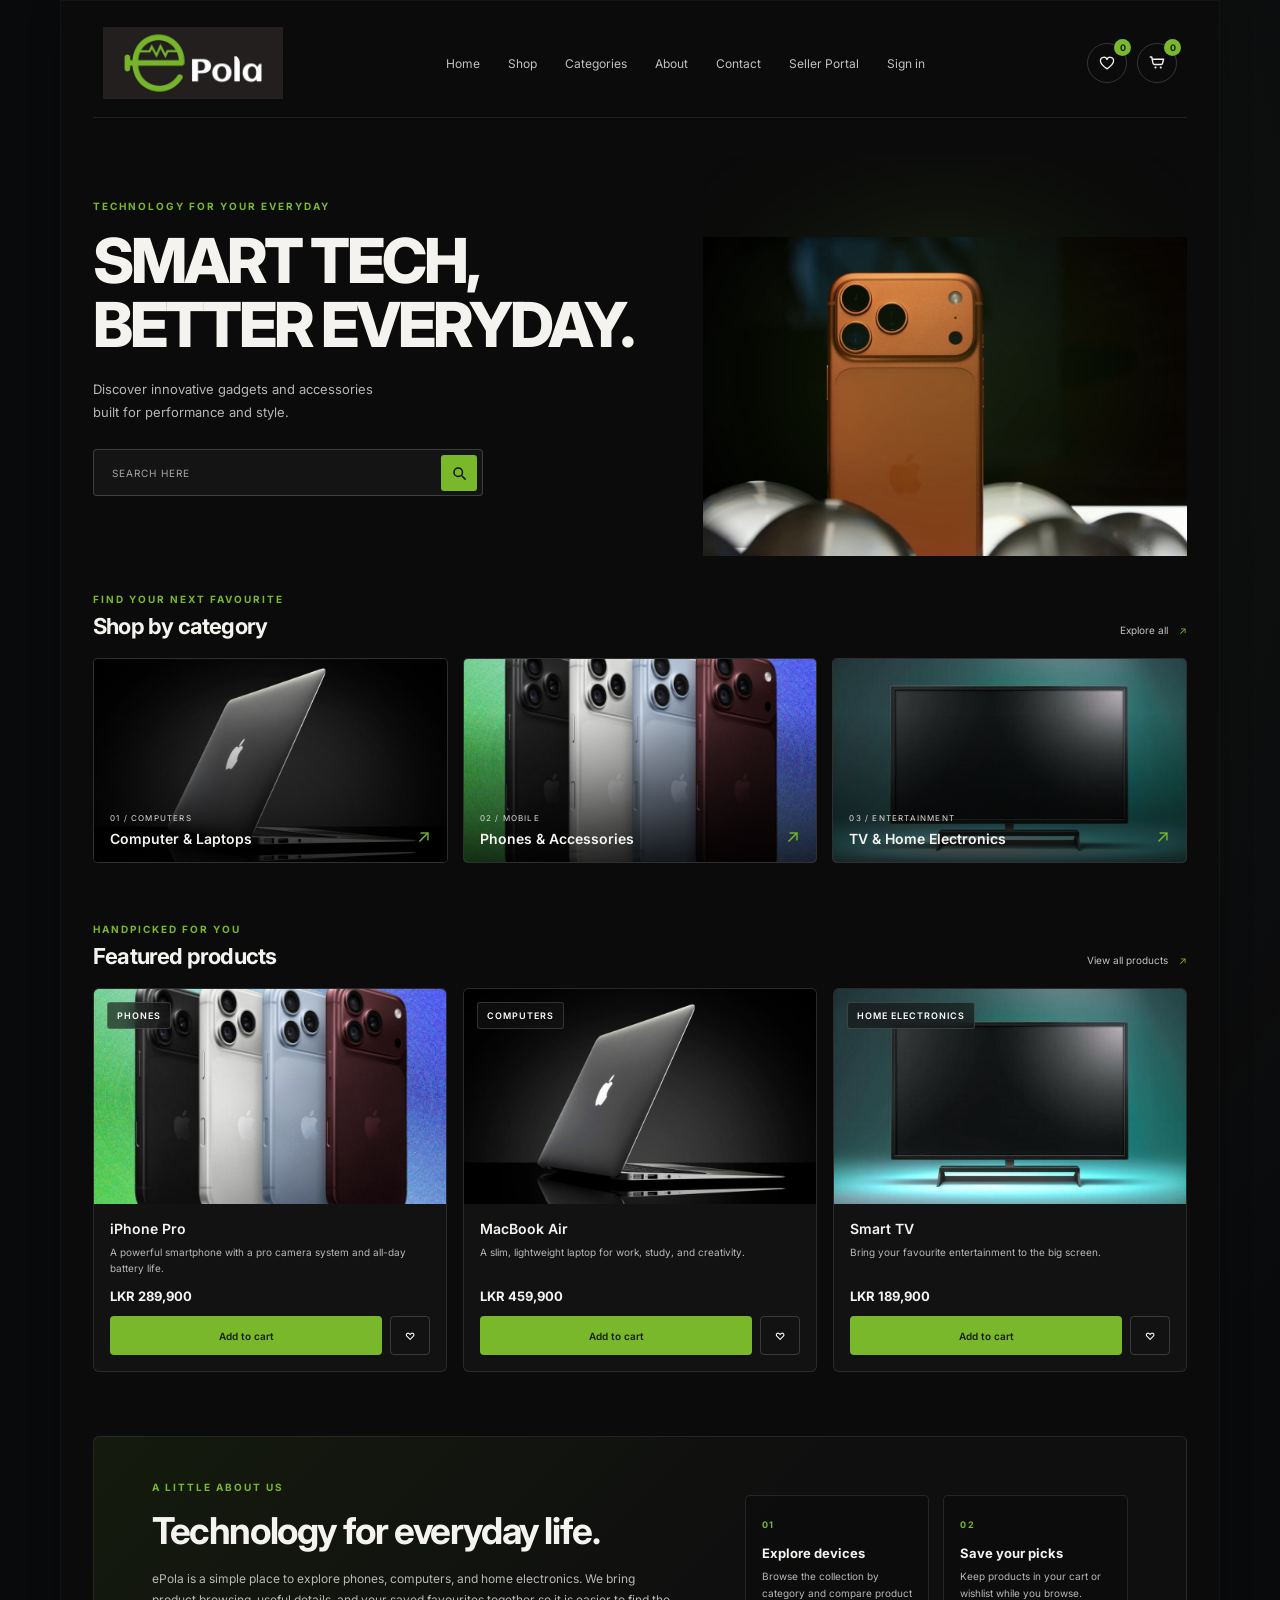
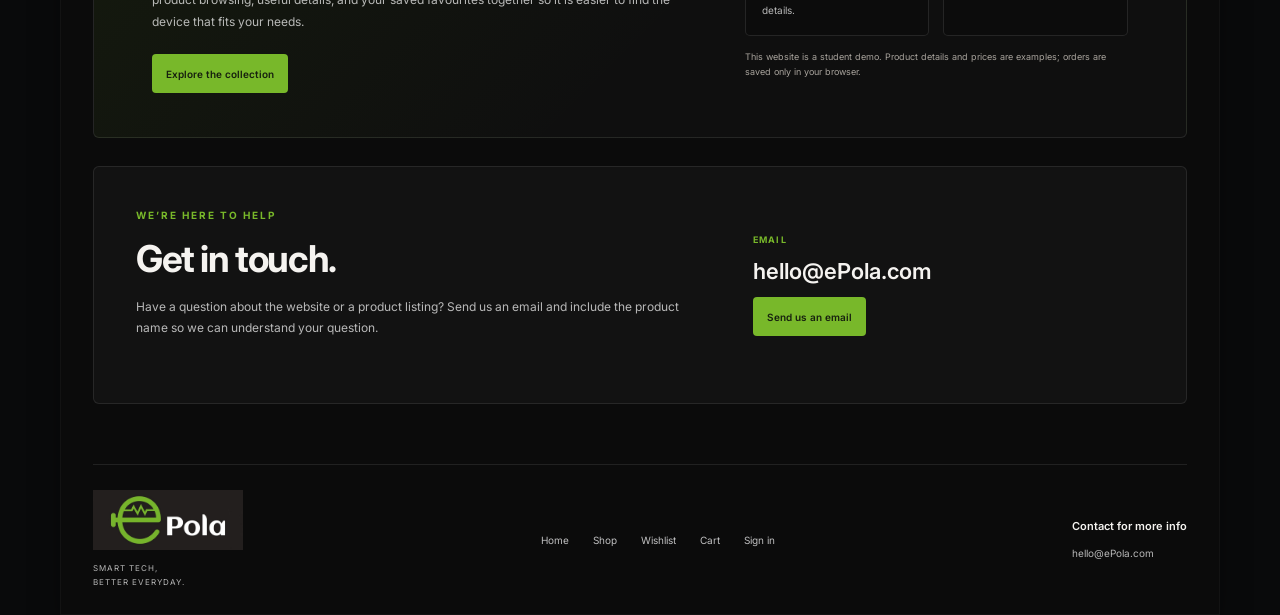
==== index.html @ 148a8c22 "Seller & Product Management Seller registration and login Add, edit and delete products Manage produ" ====
<!DOCTYPE html>
<html lang="en">
  <head>
    <meta charset="UTF-8" />
    <meta name="viewport" content="width=device-width, initial-scale=1.0" />
    <meta name="description" content="Shop phones, computers, and home electronics at ePola." />
    <title>ePola | Smart Tech</title>
    <link rel="preconnect" href="https://fonts.googleapis.com" />
    <link rel="preconnect" href="https://fonts.gstatic.com" crossorigin />
    <link href="https://fonts.googleapis.com/css2?family=Inter:wght@400;500;600;700;800;900&display=swap" rel="stylesheet" />
    <link rel="stylesheet" href="style.css" />
    <script src="script.js" defer></script>
  </head>
  <body>
    <div class="page-shell">
      <header class="topbar container">
        <a class="brand" href="#home" aria-label="ePola home">
          <img src="assets/images/pola-logo.png" alt="ePola" />
        </a>
        <nav class="main-nav" aria-label="Main navigation">
          <a href="#home">Home</a>
          <a href="#shop">Shop</a>
          <a href="#categories">Categories</a>
          <a href="#about">About</a>
          <a href="#contact">Contact</a>
          
<a href="seller.html">Seller Portal</a>

          <a href="#login" data-account-link>Sign in</a>
        </nav>
        <div class="header-actions">
          <a class="icon-link" href="#wishlist" aria-label="Wishlist">
            <svg viewBox="0 0 24 24" aria-hidden="true"><path d="M20.8 8.8c0 5.2-8.8 11-8.8 11s-8.8-5.8-8.8-11a4.5 4.5 0 0 1 8.8-1.3 4.5 4.5 0 0 1 8.8 1.3Z" fill="none" stroke="currentColor" stroke-width="1.7" stroke-linejoin="round" /></svg>
            <span class="item-count" data-wishlist-count>0</span>
          </a>
          <a class="icon-link" href="#cart" aria-label="Shopping cart">
            <svg viewBox="0 0 24 24" aria-hidden="true"><path d="M3 4h2l1.6 8.3A2 2 0 0 0 8.5 14h8.9a2 2 0 0 0 2-1.7L20.8 7H7.1" fill="none" stroke="currentColor" stroke-width="1.8" stroke-linecap="round" stroke-linejoin="round" /><circle cx="10" cy="18" r="1.4" fill="currentColor" /><circle cx="17" cy="18" r="1.4" fill="currentColor" /></svg>
            <span class="item-count" data-cart-count>0</span>
          </a>
        </div>
      </header>

      <main class="container main-content app-content">
        <section class="page-view is-active" data-view="home" id="home">
          <section class="hero">
            <div class="hero-copy">
              <span class="eyebrow">Technology for your everyday</span>
              <h1>SMART TECH,<br />BETTER EVERYDAY.</h1>
              <p class="welcome-message" data-welcome-message role="status" hidden></p>
              <p>Discover innovative gadgets and accessories<br class="desktop-break" /> built for performance and style.</p>
              <form class="search-bar" role="search" data-home-search>
                <label class="sr-only" for="home-search">Search products</label>
                <input id="home-search" type="search" placeholder="SEARCH HERE" />
                <button type="submit" aria-label="Search">
                  <svg viewBox="0 0 24 24" aria-hidden="true"><circle cx="11" cy="11" r="5.7" fill="none" stroke="currentColor" stroke-width="2" /><path d="m16 16 4.2 4.2" fill="none" stroke="currentColor" stroke-width="2" stroke-linecap="round" /></svg>
                </button>
              </form>
            </div>
            <div class="hero-visual">
              <div class="hero-glow" aria-hidden="true"></div>
              <img class="hero-image" src="assets/images/phone-hero.png" alt="Close-up of a premium orange smartphone" />
            </div>
          </section>

          <section class="categories" id="categories" aria-labelledby="categories-title">
            <div class="section-heading">
              <div><span class="eyebrow">Find your next favourite</span><h2 id="categories-title">Shop by category</h2></div>
              <a class="view-all" href="#shop">Explore all <span aria-hidden="true">↗</span></a>
            </div>
            <div class="category-grid">
              <a class="category-card" href="#shop?category=Computers">
                <img src="assets/images/laptop.png" alt="Silver laptop on a dark reflective surface" loading="lazy" />
                <span class="card-shade" aria-hidden="true"></span>
                <span class="category-label"><span>01 / COMPUTERS</span><strong>Computer &amp; Laptops</strong><span class="card-arrow" aria-hidden="true">↗</span></span>
              </a>
              <a class="category-card" href="#shop?category=Phones">
                <img src="assets/images/phones.png" alt="Smartphones in a range of colours" loading="lazy" />
                <span class="card-shade" aria-hidden="true"></span>
                <span class="category-label"><span>02 / MOBILE</span><strong>Phones &amp; Accessories</strong><span class="card-arrow" aria-hidden="true">↗</span></span>
              </a>
              <a class="category-card" href="#shop?category=Home%20electronics">
                <img src="assets/images/television.png" alt="Flat-screen television with a teal glow" loading="lazy" />
                <span class="card-shade" aria-hidden="true"></span>
                <span class="category-label"><span>03 / ENTERTAINMENT</span><strong>TV &amp; Home Electronics</strong><span class="card-arrow" aria-hidden="true">↗</span></span>
              </a>
            </div>
          </section>

          <section class="products-section" aria-labelledby="featured-title">
            <div class="section-heading">
              <div><span class="eyebrow">Handpicked for you</span><h2 id="featured-title">Featured products</h2></div>
              <a class="view-all" href="#shop">View all products <span aria-hidden="true">↗</span></a>
            </div>
            <div class="product-grid" data-product-list></div>
          </section>

          <section class="about-section" id="about" aria-labelledby="about-title">
            <div class="about-copy">
              <span class="eyebrow">A little about us</span>
              <h2 id="about-title">Technology for everyday life.</h2>
              <p>ePola is a simple place to explore phones, computers, and home electronics. We bring product browsing, useful details, and your saved favourites together so it is easier to find the device that fits your needs.</p>
              <a class="button button-primary" href="#shop">Explore the collection</a>
            </div>
            <div class="about-points" aria-label="Ways to shop">
              <article class="about-point">
                <span>01</span>
                <h3>Explore devices</h3>
                <p>Browse the collection by category and compare product details.</p>
              </article>
              <article class="about-point">
                <span>02</span>
                <h3>Save your picks</h3>
                <p>Keep products in your cart or wishlist while you browse.</p>
              </article>
              <p class="demo-notice">This website is a student demo. Product details and prices are examples; orders are saved only in your browser.</p>
            </div>
          </section>

          <section class="contact-section" id="contact" aria-labelledby="contact-title">
            <div>
              <span class="eyebrow">We’re here to help</span>
              <h2 id="contact-title">Get in touch.</h2>
              <p>Have a question about the website or a product listing? Send us an email and include the product name so we can understand your question.</p>
            </div>
            <div class="contact-card">
              <span class="contact-label">Email</span>
              <a class="contact-email" href="mailto:hello@ePola.com?subject=ePola%20enquiry">hello@ePola.com</a>
              <a class="button button-primary" href="mailto:hello@ePola.com?subject=ePola%20enquiry">Send us an email</a>
            </div>
          </section>
        </section>

        <section class="page-view inner-page catalog-page" data-view="shop" id="shop">
          <div class="catalog-intro">
            <span class="eyebrow">ePola device store</span>
            <h1>Find your next favourite.</h1>
            <p>Explore carefully selected devices for work, play, and everything in between.</p>
          </div>
          <form class="catalog-search search-bar" role="search" data-catalog-search>
            <label class="sr-only" for="catalog-search">Search products</label>
            <input id="catalog-search" name="q" type="search" placeholder="Search phones, laptops, TVs..." />
            <button type="submit" aria-label="Search">
              <svg viewBox="0 0 24 24" aria-hidden="true"><circle cx="11" cy="11" r="5.7" fill="none" stroke="currentColor" stroke-width="2" /><path d="m16 16 4.2 4.2" fill="none" stroke="currentColor" stroke-width="2" stroke-linecap="round" /></svg>
            </button>
          </form>
          <div class="catalog-layout">
            <aside class="filter-panel" aria-label="Product filters">
              <div class="filter-heading"><h2>Filters</h2><button type="button" class="text-button" data-clear-filters>Clear all</button></div>
              <label class="filter-label" for="category-filter">Category</label>
              <select id="category-filter" data-category-filter>
                <option value="">All devices</option><option value="Phones">Phones</option><option value="Computers">Computers</option><option value="Home electronics">Home electronics</option>
              </select>
              <label class="filter-label" for="sort-filter">Sort by</label>
              <select id="sort-filter" data-sort-filter>
                <option value="featured">Featured</option><option value="price-low">Price: low to high</option><option value="price-high">Price: high to low</option><option value="name">Name: A to Z</option>
              </select>
              <label class="filter-label" for="price-filter">Maximum price <span data-price-label></span></label>
              <input id="price-filter" class="range-filter" type="range" min="100000" max="500000" step="10000" value="500000" data-price-filter />
              <p class="filter-hint">Prices shown in Sri Lankan rupees.</p>
            </aside>
            <section class="catalog-results" aria-label="Products">
              <div class="results-heading"><p data-results-count>Showing all devices</p><span>Click a device to see details</span></div>
              <div class="product-grid" data-product-list></div>
            </section>
          </div>
        </section>

        <section class="page-view inner-page detail-page" data-view="detail" data-product-detail>
          <a class="back-link" href="#shop">← Back to devices</a>
          <div class="detail-content"></div>
        </section>

        <section class="page-view inner-page" data-view="cart">
          <a class="back-link" href="#shop">← Continue shopping</a>
          <div class="section-heading page-heading"><div><span class="eyebrow">Your selections</span><h1>Shopping cart</h1></div><span class="page-count" data-cart-summary></span></div>
          <div class="cart-layout"><section class="cart-items" aria-label="Items in your cart" data-cart-list></section><aside class="cart-summary" data-cart-total></aside></div>
        </section>

        <section class="page-view inner-page checkout-page" data-view="checkout">
          <a class="back-link" href="#cart">← Back to cart</a>
          <div class="page-heading">
            <span class="eyebrow">Almost yours</span>
            <h1>Checkout</h1>
            <p class="checkout-intro">Enter your delivery details to place your demo order.</p>
          </div>
          <div class="checkout-layout" data-checkout-content></div>
        </section>

        <section class="page-view inner-page order-confirmation-page" data-view="order-confirmation">
          <div data-order-confirmation></div>
        </section>

        <section class="page-view inner-page" data-view="wishlist">
          <a class="back-link" href="#shop">← Continue shopping</a>
          <div class="section-heading page-heading"><div><span class="eyebrow">Saved for later</span><h1>Your wishlist</h1></div><span class="page-count" data-wishlist-summary></span></div>
          <section class="product-grid wishlist-grid" aria-label="Saved products" data-wishlist-list></section>
        </section>

        <section class="page-view auth-page" data-view="login">
          <section class="auth-card">
            <a class="brand auth-brand" href="#home" aria-label="ePola home"><img src="assets/images/pola-logo.png" alt="ePola" /></a>
            <span class="eyebrow">Welcome back</span><h1>Sign in to your account</h1>
            <p class="auth-intro">Pick up where you left off and keep your favourites close.</p>
            <form class="auth-form" data-login-form novalidate>
              <label for="login-email">Email address</label><input id="login-email" name="email" type="email" autocomplete="email" placeholder="you@example.com" required />
              <label for="login-password">Password</label><input id="login-password" name="password" type="password" autocomplete="current-password" placeholder="Enter your password" required minlength="8" />
              <p class="form-message" data-form-message role="status" aria-live="polite"></p>
              <button class="button button-primary auth-submit" type="submit">Sign in</button>
            </form>
            <p class="auth-switch">New here? <a href="#register">Create an account</a></p>
            <p class="demo-notice">Demo only: account information stays in this browser and is not suitable for real passwords.</p>
          </section>
          <aside class="auth-aside"><span class="eyebrow">ePola customer account</span><h2>Good tech.<br />Good choices.</h2><p>Save devices to your wishlist and keep your shopping cart on this device.</p><a class="text-link" href="#shop">Explore devices <span aria-hidden="true">↗</span></a></aside>
        </section>

        <section class="page-view auth-page register-page" data-view="register">
          <section class="auth-card">
            <a class="brand auth-brand" href="#home" aria-label="ePola home"><img src="assets/images/pola-logo.png" alt="ePola" /></a>
            <span class="eyebrow">Join the community</span><h1>Create your account</h1>
            <p class="auth-intro">A little closer to the devices you love.</p>
            <form class="auth-form" data-register-form novalidate>
              <label for="register-name">Full name</label><input id="register-name" name="name" type="text" autocomplete="name" placeholder="Your name" required minlength="2" />
              <label for="register-email">Email address</label><input id="register-email" name="email" type="email" autocomplete="email" placeholder="you@example.com" required />
              <label for="register-password">Password</label><input id="register-password" name="password" type="password" autocomplete="new-password" placeholder="At least 8 characters" required minlength="8" />
              <label for="register-confirm-password">Confirm password</label><input id="register-confirm-password" name="confirmPassword" type="password" autocomplete="new-password" placeholder="Enter your password again" required minlength="8" />
              <p class="form-message" data-form-message role="status" aria-live="polite"></p>
              <button class="button button-primary auth-submit" type="submit">Create account</button>
            </form>
            <p class="auth-switch">Already have an account? <a href="#login">Sign in</a></p>
            <p class="demo-notice">Demo only: account information stays in this browser and is not suitable for real passwords.</p>
          </section>
          <aside class="auth-aside"><span class="eyebrow">A better way to shop</span><h2>Your picks.<br />All in one place.</h2><p>Keep track of devices you like and find them easily next time.</p><a class="text-link" href="#shop">Browse the collection <span aria-hidden="true">↗</span></a></aside>
        </section>
      </main>

      <footer class="footer container">
        <div class="footer-brand"><a class="brand small-brand" href="#home" aria-label="ePola home"><img src="assets/images/pola-logo.png" alt="ePola" /></a><p>SMART TECH,<br />BETTER EVERYDAY.</p></div>
        <nav class="footer-links" aria-label="Footer navigation"><a href="#home">Home</a><a href="#shop">Shop</a><a href="#wishlist">Wishlist</a><a href="#cart">Cart</a><a href="#login" data-account-link>Sign in</a></nav>
        <div class="footer-contact"><h2>Contact for more info</h2><a href="mailto:hello@ePola.com">hello@ePola.com</a></div>
      </footer>

        </div>
      </footer>
    </div>
  </body>
</html>
---- style.css ----
:root {

  color-scheme: dark;
  font-family: "Inter", sans-serif;
  color: #f5f5f4;
  background: #231f20;
  font-synthesis: none;
  text-rendering: optimizeLegibility;
  -webkit-font-smoothing: antialiased;
  -moz-osx-font-smoothing: grayscale;
  font-optical-sizing: auto;
  font-weight: 400;

  --bg-page: #2a2a2a;
  --bg-shell: #0b0b0b;
  --panel: #111111;
  --surface: #1b1b1b;
  --surface-soft: #191919;
  --text: #f5f3f0;
  --muted: rgba(255, 255, 255, 0.7);
  --line: rgba(255, 255, 255, 0.08);
  --green: #8adf84;
  --green-deep: #55b874;
  --orange: #f07a2d;
  --orange-deep: #cd4d0d;
  --stone: #262626;
  --stone-dark: #171717;
  --shadow: rgba(0, 0, 0, 0.35);

  --accent: #78b82a;

}

* {
  box-sizing: border-box;
  accent-color: var(--accent);
}

::selection {
  color: #fff;
  background: var(--accent);
}

:focus-visible {
  outline: 2px solid var(--accent);
  outline-offset: 3px;
}

html {

  min-width: 320px;

  scroll-behavior: smooth;
}

body {
  margin: 0;
  min-height: 100vh;

  background:
    radial-gradient(ellipse at 77% 17%, rgb(52 49 46 / 22%), transparent 36rem),
    #090a0b;
  color: var(--text);
  font-family: "Inter", sans-serif;
}

img,
svg {
  display: block;
  max-width: 100%;

}

a {
  color: inherit;
  text-decoration: none;
}

button,
input {
  font: inherit;
}


button {
  cursor: pointer;
}

.page-shell {
  width: min(1160px, calc(100vw - 56px));
  min-height: 780px;
  background: var(--bg-shell);
  padding: 18px 32px 0;
  margin-inline: auto;
  overflow: hidden;
  box-shadow: 0 15px 30px rgba(0, 0, 0, 0.28);
  border: 1px solid rgba(255, 255, 255, 0.03);
}

.container {
  width: min(100%, 1100px);
  margin-inline: auto;
}

.topbar {
  min-height: 94px;
  display: flex;
  align-items: center;
  justify-content: space-between;
  gap: 20px;
  padding: 8px 10px 18px;
  border-bottom: 1px solid rgb(255 255 255 / 9%);
}


.brand {
  width: 180px;
  height: 72px;
  display: block;
  flex: 0 0 auto;
  overflow: hidden;
}

.brand img {
  width: 100%;
  height: 100%;
  display: block;
  object-fit: cover;
  object-position: center;
}

.main-nav,
.footer-links {
  display: flex;
  align-items: center;
  gap: 28px;
}

.main-nav a,
.footer-links a {
  color: #c0c0c1;
  font-size: 12px;
  transition: color 160ms ease;
}

.main-nav a:hover,
.footer-links a:hover {
  color: var(--accent);
}

.cart-button {
  width: 40px;
  height: 40px;
  display: grid;
  place-items: center;
  border: 1px solid rgb(255 255 255 / 17%);
  border-radius: 8px;
  color: var(--text);
  background: transparent;
}

.cart-button svg {
  width: 20px;
  height: 20px;
}

.header-actions {
  display: flex;
  align-items: center;
  gap: 10px;
}

.icon-link {
  min-width: 40px;
  height: 40px;
  position: relative;
  display: inline-grid;
  place-items: center;
  border: 1px solid rgb(255 255 255 / 17%);
  border-radius: 999px;
}

.icon-link svg {
  width: 18px;
  height: 18px;
}

.item-count {
  min-width: 17px;
  height: 17px;
  position: absolute;
  top: -5px;
  right: -5px;
  display: grid;
  place-items: center;
  padding-inline: 4px;
  border-radius: 999px;
  color: #17200f;
  background: var(--accent);
  font-size: 9px;
  font-weight: 700;
}

.main-content {
  padding-top: 23px;
}

.hero {
  min-height: 430px;
  display: grid;
  grid-template-columns: 1.1fr 0.9fr;
  align-items: center;
  gap: 18px;
  position: relative;
}

.hero-copy {
  position: relative;
  z-index: 1;
  padding: 36px 0 52px;
}

.eyebrow {
  display: block;
  margin-bottom: 17px;
  color: var(--accent);
  font-size: 10px;
  font-weight: 700;
  letter-spacing: 2px;
  text-transform: uppercase;
}

.hero h1 {
  margin: 0;
  font-size: clamp(36px, 5.1vw, 62px);
  font-weight: 800;
  letter-spacing: -3px;
  line-height: 1.04;
}

.hero-copy p {
  margin: 20px 0 25px;
  color: var(--muted);
  font-size: 13px;
  line-height: 1.8;
}

.hero-copy .welcome-message:not([hidden]) {
  width: fit-content;
  margin: 0 0 14px;
  padding: 9px 12px;
  border: 1px solid rgb(120 184 42 / 30%);
  border-radius: 4px;
  color: #d7f0b7;
  background: rgb(120 184 42 / 9%);
  font-size: 10px;
}

.search-bar {
  width: min(390px, 100%);
  height: 47px;
  display: flex;
  align-items: center;
  padding: 4px 5px 4px 16px;
  border: 1px solid rgb(255 255 255 / 18%);
  border-radius: 4px;
  background: rgb(255 255 255 / 4%);
}

.search-bar input {
  width: 100%;
  min-width: 0;
  border: 0;
  outline: 0;
  color: #fff;
  background: transparent;
  font-size: 10px;
  letter-spacing: 1px;
}

.search-bar input::placeholder {
  color: #a4a5a7;
}

.search-bar button {
  width: 36px;
  height: 36px;
  display: grid;
  flex: 0 0 auto;
  place-items: center;
  border: 0;
  border-radius: 3px;
  color: #111;
  background: var(--accent);
  cursor: pointer;
}

.search-bar button svg {
  width: 18px;
  height: 18px;
}

/* CSS phone illustration */
.hero-visual {
  position: relative;
  min-height: 400px;
  display: flex;
  align-items: end;
  justify-content: center;
  overflow: hidden;
}

.hero-glow {
  position: absolute;
  inset: 18% 12% 8%;
  border-radius: 50%;
  background: rgb(120 184 42 / 13%);
  filter: blur(75px);
}

.phone-wrap {
  position: relative;
  width: 350px;
  max-width: 100%;
  height: 330px;
  display: flex;
  align-items: end;
  justify-content: center;
}

.phone-shadow {
  position: absolute;
  left: 22%;
  right: 22%;
  bottom: 18px;
  height: 36px;
  background: radial-gradient(
    ellipse at center,
    rgb(0 0 0 / 80%),
    transparent
  );
  filter: blur(12px);
}

.phone {
  position: relative;
  width: 190px;
  height: 292px;
  flex-shrink: 0;
  border-radius: 26px;
  background: linear-gradient(
    145deg,
    #f89a5f,
    #ef6b1f 25%,
    #ba4411 56%,
    #f28d47 75%,
    #d95a1e
  );
  border: 3px solid rgb(19 15 14 / 70%);
  box-shadow:
    inset -18px -12px 26px rgb(97 28 5 / 38%),
    inset 10px 10px 20px rgb(255 206 140 / 50%),
    0 20px 30px rgb(0 0 0 / 35%);
  transform: rotate(13deg);
}

.phone::before {
  content: "";
  position: absolute;
  inset: 8px 10px;
  border-radius: 18px;
  background: linear-gradient(
    180deg,
    rgb(255 224 180 / 45%),
    rgb(255 120 35 / 10%)
  );
  border: 1px solid rgb(48 16 4 / 20%);
}

.phone::after {
  content: "";
  position: absolute;
  inset: 16px 17px;
  border-radius: 18px;
  background: linear-gradient(
    180deg,
    rgb(255 162 64 / 30%),
    rgb(255 88 0 / 10%)
  );
  box-shadow: inset 0 0 22px rgb(255 225 182 / 45%);
}

.camera {
  position: absolute;
  width: 14px;
  height: 14px;
  border-radius: 50%;
  background: radial-gradient(circle at 35% 35%, #333, #050505 70%);
  box-shadow: 0 0 0 2px rgb(0 0 0 / 45%);
  z-index: 2;
}

.camera-left {
  left: 20px;
  top: 34px;
}

.camera-right {
  right: 20px;
  top: 34px;
}

.camera-bottom {
  left: 50%;
  bottom: 26px;
  width: 12px;
  height: 12px;
  transform: translateX(-50%);
}

.screen-glow {
  position: absolute;
  inset: 54px 24px 58px;
  border-radius: 14px;
  background: rgb(255 195 128 / 15%);
  z-index: 1;
}

.rock {
  position: absolute;
  bottom: -8px;
  border-radius: 14px;
  background: linear-gradient(135deg, #111, #2a2a2a 35%, #0b0b0b);
  box-shadow: inset 0 0 0 1px rgb(255 255 255 / 6%);
}

.rock-one {
  left: 8%;
  width: 170px;
  height: 90px;
  transform: skewX(-12deg) rotate(-6deg);
}

.rock-two {
  left: 32%;
  width: 130px;
  height: 78px;
  background: linear-gradient(135deg, #1c1c1c, #363636 55%, #1b1b1b);
  transform: skewX(-18deg) rotate(4deg);
}

.rock-three {
  right: 5%;
  width: 120px;
  height: 70px;
  transform: skewX(10deg) rotate(4deg);
  background: linear-gradient(135deg, #1a1a1a, #313131 50%, #111);
}

.categories {
  padding: 22px 0 60px;
}

.products-section {
  padding: 0 0 64px;
}

.about-section {
  display: grid;
  grid-template-columns: minmax(0, 1.15fr) minmax(280px, 0.85fr);
  align-items: center;
  gap: clamp(28px, 6vw, 74px);
  padding: 44px clamp(22px, 5vw, 58px);
  border: 1px solid rgb(255 255 255 / 9%);
  border-radius: 6px;
  background: linear-gradient(135deg, rgb(120 184 42 / 9%), rgb(255 255 255 / 2%) 55%);
}

.about-copy h2,
.contact-section h2 {
  margin: 0;
  font-size: clamp(25px, 3.5vw, 37px);
  letter-spacing: -1.4px;
  line-height: 1.15;
}

.about-copy p,
.contact-section > div:first-child p {
  max-width: 570px;
  margin: 15px 0 22px;
  color: var(--muted);
  font-size: 12px;
  line-height: 1.8;
}

.about-points {
  display: grid;
  grid-template-columns: repeat(2, minmax(0, 1fr));
  gap: 14px;
}

.about-point {
  min-height: 130px;
  padding: 16px;
  border: 1px solid rgb(255 255 255 / 10%);
  border-radius: 5px;
  background: rgb(0 0 0 / 17%);
}

.about-point > span,
.contact-label {
  color: var(--accent);
  font-size: 9px;
  font-weight: 700;
  letter-spacing: 1.2px;
  text-transform: uppercase;
}

.about-point h3 {
  margin: 13px 0 7px;
  font-size: 13px;
}

.about-point p {
  margin: 0;
  color: var(--muted);
  font-size: 10px;
  line-height: 1.7;
}

.about-points .demo-notice {
  grid-column: 1 / -1;
  margin: 0;
}

.contact-section {
  display: grid;
  grid-template-columns: minmax(0, 1.2fr) minmax(250px, 0.8fr);
  align-items: center;
  gap: 30px;
  margin: 28px 0 60px;
  padding: clamp(24px, 4vw, 42px);
  border: 1px solid rgb(255 255 255 / 9%);
  border-radius: 6px;
  background: rgb(255 255 255 / 3%);
}

.contact-card {
  display: grid;
  justify-items: start;
  gap: 13px;
}

.contact-email {
  font-size: clamp(17px, 2.5vw, 22px);
  font-weight: 600;
}

.contact-email:hover {
  color: var(--accent);
}

.footer {
  scroll-margin-top: 24px;
}

.storage-note {
  color: var(--muted);
  font-size: 11px;
  line-height: 1.6;
}

.product-grid {
  display: grid;
  grid-template-columns: repeat(3, minmax(0, 1fr));
  gap: 16px;
}

.product-card {
  overflow: hidden;
  border: 1px solid rgb(255 255 255 / 10%);
  border-radius: 6px;
  background: rgb(255 255 255 / 3%);
}

.product-image {
  height: 215px;
  position: relative;
  display: block;
  overflow: hidden;
  background: #171718;
}

.product-image img {
  width: 100%;
  height: 100%;
  display: block;
  object-fit: cover;
  transition: transform 300ms ease;
}

.product-card:hover .product-image img {
  transform: scale(1.04);
}

.product-category {
  display: inline-block;
  color: var(--accent);
  font-size: 9px;
  font-weight: 600;
  letter-spacing: 1px;
  text-transform: uppercase;
}

.product-image .product-category {
  position: absolute;
  top: 13px;
  left: 13px;
  padding: 7px 9px;
  border: 1px solid rgb(255 255 255 / 15%);
  border-radius: 3px;
  color: #fff;
  background: rgb(20 20 20 / 65%);
  backdrop-filter: blur(8px);
}

.product-info {
  display: grid;
  gap: 12px;
  padding: 16px;
}

.product-info h3,
.cart-item-info h2 {
  margin: 0;
  font-size: 14px;
  font-weight: 600;
}

.product-info p {
  min-height: 32px;
  margin: 7px 0 0;
  color: var(--muted);
  font-size: 10px;
  line-height: 1.6;
}

.product-price {
  font-size: 13px;
}

.product-actions {
  display: flex;
  gap: 8px;
}

.button {
  min-height: 39px;
  display: inline-flex;
  align-items: center;
  justify-content: center;
  padding: 0 13px;
  border: 1px solid transparent;
  border-radius: 4px;
  font-size: 10px;
  font-weight: 600;
  cursor: pointer;
  transition: background 160ms ease, border-color 160ms ease;
}

.button-primary {
  color: #17200f;
  background: var(--accent);
}

.button-primary:hover {
  background: var(--accent);
}

.button-secondary {
  min-width: 40px;
  border-color: rgb(255 255 255 / 17%);
  color: #fff;
  background: transparent;
}

.button-secondary:hover {
  border-color: var(--accent);
}

.product-actions .button-primary {
  flex: 1;
}

.inner-page {
  min-height: 56vh;
  padding-top: 40px;
  padding-bottom: 64px;
}

.back-link {
  display: inline-block;
  margin-bottom: 28px;
  color: var(--muted);
  font-size: 11px;
}

.back-link:hover {
  color: var(--accent);
}

.page-heading {
  margin-bottom: 24px;
}

.page-heading .eyebrow {
  margin-bottom: 8px;
}

.page-heading h1 {
  margin: 0;
  font-size: clamp(27px, 4vw, 38px);
  letter-spacing: -1.5px;
}

.page-count {
  color: var(--muted);
  font-size: 11px;
}

.cart-layout {
  display: grid;
  grid-template-columns: minmax(0, 1.7fr) minmax(230px, 0.8fr);
  align-items: start;
  gap: 24px;
}

.cart-items {
  display: grid;
  gap: 12px;
}

.cart-item {
  min-width: 0;
  display: grid;
  grid-template-columns: 100px minmax(0, 1fr) auto auto;
  align-items: center;
  gap: 16px;
  padding: 13px;
  border: 1px solid rgb(255 255 255 / 10%);
  border-radius: 5px;
  background: rgb(255 255 255 / 3%);
}

.cart-item > img {
  width: 100px;
  height: 82px;
  border-radius: 3px;
  object-fit: cover;
}

.cart-item-info {
  display: grid;
  gap: 8px;
}

.cart-item-info strong {
  font-size: 11px;
}

.quantity-control {
  display: flex;
  align-items: center;
  gap: 10px;
  font-size: 11px;
}

.quantity-control button,
.remove-button {
  border: 0;
  color: var(--muted);
  background: transparent;
  cursor: pointer;
}

.quantity-control button {
  width: 26px;
  height: 26px;
  border: 1px solid rgb(255 255 255 / 15%);
  border-radius: 50%;
  color: #fff;
  font-size: 15px;
}

.quantity-control button:hover,
.remove-button:hover {
  color: var(--accent);
}

.remove-button {
  font-size: 10px;
}

.cart-summary {
  padding: 19px;
  border: 1px solid rgb(255 255 255 / 11%);
  border-radius: 5px;
  background: rgb(255 255 255 / 3%);
}

.cart-summary h2 {
  margin: 0 0 20px;
  font-size: 15px;
}

.summary-line,
.summary-total {
  display: flex;
  justify-content: space-between;
  gap: 10px;
  padding: 11px 0;
  color: var(--muted);
  font-size: 10px;
}

.summary-line strong,
.summary-total strong {
  color: #fff;
}

.summary-total {
  margin-top: 6px;
  border-top: 1px solid rgb(255 255 255 / 12%);
  color: #fff;
  font-size: 12px;
}

.checkout-button {
  width: 100%;
}

.empty-state {
  grid-column: 1 / -1;
  display: grid;
  justify-items: center;
  padding: 50px 20px;
  border: 1px dashed rgb(255 255 255 / 18%);
  border-radius: 6px;
  text-align: center;
}

.empty-icon {
  color: var(--accent);
  font-size: 30px;
}

.empty-state h2 {
  margin: 12px 0 0;
  font-size: 18px;
}

.empty-state p {
  margin: 8px 0 18px;
  color: var(--muted);
  font-size: 11px;
}

.section-heading {
  display: flex;
  align-items: end;
  justify-content: space-between;
  margin-bottom: 19px;
}

.section-heading .eyebrow {
  margin-bottom: 8px;
}

.section-heading h2 {
  margin: 0;
  font-size: 22px;
  font-weight: 700;
  letter-spacing: -0.8px;
}

.view-all {
  padding-bottom: 3px;
  color: #c2c2c3;
  font-size: 10px;
}

.view-all span {
  margin-left: 8px;
  color: var(--accent);
}

.category-grid {
  display: grid;
  grid-template-columns: repeat(3, minmax(0, 1fr));
  gap: 15px;
}

.category-card {
  min-height: 205px;
  position: relative;
  overflow: hidden;
  border: 1px solid rgb(255 255 255 / 10%);
  border-radius: 5px;
  background: #171718;
}

.category-card img {
  width: 100%;
  height: 100%;
  position: absolute;
  inset: 0;
  object-fit: cover;
  transition: transform 350ms ease;
}

.category-card:hover img {
  transform: scale(1.045);
}

.card-shade {
  position: absolute;
  inset: 0;
  background: linear-gradient(
    180deg,
    transparent 26%,
    rgb(0 0 0 / 78%) 100%
  );
}

.category-label {
  position: absolute;
  right: 16px;
  bottom: 15px;
  left: 16px;
  display: grid;
  gap: 7px;
}

.category-label > span:first-child {
  color: #ddd;
  font-size: 8px;
  letter-spacing: 1.2px;
}

.category-label strong {
  padding-right: 25px;
  font-size: 14px;
  font-weight: 600;
}

.card-arrow {
  position: absolute;
  right: 0;
  bottom: 1px;
  color: var(--accent);
  font-size: 18px;
}

/* Footer */
.footer {
  min-height: 150px;
  display: flex;
  align-items: center;
  justify-content: space-between;
  gap: 28px;
  border-top: 1px solid rgb(255 255 255 / 9%);
}

.small-brand {
  width: 150px;
  height: 60px;
}

.footer-brand p {
  margin: 12px 0 0;
  color: var(--muted);
  font-size: 8px;
  letter-spacing: 1px;
  line-height: 1.7;
}

.footer-links {
  gap: 24px;
}

.footer-links a {
  font-size: 10px;
}

.footer-contact h2 {
  margin: 0 0 8px;
  font-size: 11px;
  font-weight: 600;
}

.footer-contact a {
  color: var(--muted);
  font-size: 10px;
}

/* Screen-reader-only text */
.sr-only {
  width: 1px;
  height: 1px;
  position: absolute;
  overflow: hidden;
  clip: rect(0, 0, 0, 0);
  white-space: nowrap;
  clip-path: inset(50%);
}

/* Large screens */
@media (min-width: 1400px) {
  .hero {
    min-height: 480px;
  }
}

/* Tablets */
@media (max-width: 760px) {
  .container {
    width: min(100% - 40px, 560px);
  }

  .topbar {
    min-height: 76px;
  }

  .main-nav {
    gap: 18px;
  }

  .main-nav a {
    font-size: 10px;
  }

  .hero {
    min-height: 0;
    grid-template-columns: 1fr 0.82fr;
  }

  .hero-copy {
    padding: 48px 0 38px;
  }

  .hero h1 {
    font-size: clamp(30px, 4.7vw, 36px);
    letter-spacing: -2.3px;
  }

  .hero-visual {
    height: 320px;
  }

  .desktop-break {
    display: none;
  }

  .category-grid {
    gap: 10px;
  }

  .product-grid {
    grid-template-columns: repeat(2, minmax(0, 1fr));
  }

  .cart-layout {
    grid-template-columns: 1fr;
  }

  .category-card {
    min-height: 170px;
  }

  .category-label {
    right: 11px;
    bottom: 12px;
    left: 11px;
  }

  .category-label strong {
    font-size: 12px;
  }

  .footer {
    flex-wrap: wrap;
    padding-block: 25px;
  }

  .about-section {
    grid-template-columns: 1fr;
  }

  .contact-section {
    grid-template-columns: 1fr;
  }
}

/* Mobile screens */
@media (max-width: 540px) {
  .container {
    width: calc(100% - 36px);
  }

  .topbar {
    min-height: 68px;
  }

  .brand {
    width: 154px;
    height: 62px;
  }

  .main-nav {
    gap: 12px;
  }

  .main-nav a {
    font-size: 9px;
  }

  .main-nav a:nth-child(3),
  .main-nav a:nth-child(4) {
    display: none;
  }

  .main-nav a[href="#contact"] {
    display: none;
  }

  .cart-button {
    width: 35px;
    height: 35px;
  }

  .header-actions {
    gap: 7px;
  }

  .icon-link {
    min-width: 35px;
    height: 35px;
  }

  .product-grid {
    grid-template-columns: 1fr;
  }

  .section-heading {
    align-items: start;
    gap: 12px;
  }

  .storage-note {
    max-width: 130px;
    text-align: right;
  }

  .cart-item {
    grid-template-columns: 76px minmax(0, 1fr) auto;
    gap: 11px;
  }

  .cart-item > img {
    width: 76px;
    height: 72px;
  }

  .quantity-control {
    grid-column: 2;
    grid-row: 2;
  }

  .remove-button {
    grid-column: 3;
    grid-row: 2;
  }

  .main-content {
    padding-top: 0;
  }

  .hero {
    display: flex;
    flex-direction: column;
    align-items: stretch;
  }

  .hero-copy {
    padding: 48px 0 16px;
  }

  .hero h1 {
    font-size: clamp(37px, 11vw, 50px);
  }

  .hero-copy p {
    margin: 15px 0 20px;
    font-size: 12px;
  }

  .hero-visual {
    height: 250px;
    margin-top: -5px;
  }

  .categories {
    padding-top: 18px;
    padding-bottom: 42px;
  }

  .section-heading h2 {
    font-size: 19px;
  }

  .category-grid {
    grid-template-columns: 1fr;
    gap: 12px;
  }

  .category-card {
    min-height: 220px;
  }

  .category-label strong {
    font-size: 14px;
  }

  .about-section {
    gap: 24px;
    padding: 25px 18px;
  }

  .about-points {
    grid-template-columns: 1fr;
  }

  .about-points .demo-notice {
    grid-column: auto;
  }

  .contact-section {
    gap: 16px;
    margin-bottom: 40px;
    padding: 23px 18px;
  }

  .footer {
    align-items: flex-start;
  }

  .footer-links {
    width: 100%;
    order: 1;
    justify-content: space-between;
    gap: 10px;
  }
}

/* Respect reduced-motion preferences */
@media (prefers-reduced-motion: reduce) {
  *,
  *::before,
  *::after {
    scroll-behavior: auto !important;
    transition-duration: 0.01ms !important;
  }
}

.main-nav a[aria-current="page"] {
  color: var(--accent);
}

.page-view {
  display: none;
}

.page-view[hidden] {
  display: none !important;
}

.page-view.is-active {
  display: block;
}

.page-view.auth-page.is-active {
  display: grid;
}

.app-content {
  min-height: 58vh;
}

.product-info h3 a:hover,
.cart-item-info h2 a:hover {
  color: var(--accent);
}

.wishlist-toggle.is-saved {
  border-color: rgb(120 184 42 / 55%);
  color: var(--accent);
}

.catalog-page {
  padding-top: 55px;
}

.catalog-intro {
  margin-bottom: 27px;
}

.catalog-intro .eyebrow {
  margin-bottom: 10px;
}

.catalog-intro h1 {
  margin: 0;
  font-size: clamp(30px, 5vw, 48px);
  letter-spacing: -2px;
}

.catalog-intro p {
  margin: 12px 0 0;
  color: var(--muted);
  font-size: 13px;
  line-height: 1.7;
}

.catalog-search {
  max-width: 520px;
  margin-bottom: 30px;
}

.catalog-layout {
  display: grid;
  grid-template-columns: 220px minmax(0, 1fr);
  align-items: start;
  gap: 28px;
}

.filter-panel {
  position: sticky;
  top: 20px;
  display: grid;
  gap: 13px;
  padding: 18px;
  border: 1px solid rgb(255 255 255 / 10%);
  border-radius: 5px;
  background: rgb(255 255 255 / 3%);
}

.filter-heading {
  display: flex;
  align-items: center;
  justify-content: space-between;
  margin-bottom: 5px;
}

.filter-heading h2 {
  margin: 0;
  font-size: 14px;
}

.text-button,
.text-link {
  padding: 0;
  border: 0;
  color: var(--accent);
  background: transparent;
  font: inherit;
  font-size: 10px;
  cursor: pointer;
}

.filter-label {
  margin-top: 5px;
  color: #d8d8d8;
  font-size: 10px;
  font-weight: 600;
}

.filter-panel select,
.auth-form input {
  width: 100%;
  min-height: 40px;
  padding: 0 11px;
  border: 1px solid rgb(255 255 255 / 14%);
  border-radius: 4px;
  outline: none;
  color: #f5f5f4;
  background: #2c2829;
  font-size: 11px;
}

.filter-panel select:focus,
.auth-form input:focus {
  border-color: var(--accent);
}

.range-filter {
  width: 100%;
  accent-color: var(--accent);
}

.filter-hint {
  margin: -4px 0 0;
  color: var(--muted);
  font-size: 9px;
  line-height: 1.5;
}

.catalog-results {
  min-width: 0;
}

.results-heading {
  min-height: 40px;
  display: flex;
  align-items: start;
  justify-content: space-between;
  gap: 12px;
  color: var(--muted);
  font-size: 10px;
}

.results-heading p {
  margin: 0;
  color: #fff;
  font-size: 11px;
}

.catalog-results .product-grid {
  grid-template-columns: repeat(2, minmax(0, 1fr));
}

.detail-page {
  padding-top: 35px;
}

.detail-content {
  display: grid;
  grid-template-columns: minmax(0, 1.05fr) minmax(0, 0.95fr);
  align-items: center;
  gap: clamp(25px, 6vw, 72px);
}

.detail-image {
  min-height: 390px;
  overflow: hidden;
  border: 1px solid rgb(255 255 255 / 10%);
  border-radius: 6px;
  background: rgb(255 255 255 / 3%);
}

.detail-image img {
  width: 100%;
  height: 100%;
  min-height: 390px;
  display: block;
  object-fit: cover;
}

.detail-info > .product-category {
  margin-bottom: 11px;
}

.detail-info h1 {
  margin: 0;
  font-size: clamp(30px, 4vw, 44px);
  letter-spacing: -1.8px;
}

.detail-description {
  max-width: 480px;
  margin: 14px 0 20px;
  color: var(--muted);
  font-size: 12px;
  line-height: 1.8;
}

.detail-price {
  display: block;
  margin-bottom: 18px;
  font-size: 19px;
}

.detail-actions {
  display: flex;
  flex-wrap: wrap;
  gap: 10px;
}

.detail-actions .button-primary {
  min-width: 145px;
}

.spec-list {
  margin-top: 27px;
  padding-top: 20px;
  border-top: 1px solid rgb(255 255 255 / 11%);
}

.spec-list h2 {
  margin: 0 0 12px;
  font-size: 13px;
}

.spec-list ul {
  display: grid;
  gap: 9px;
  margin: 0;
  padding-left: 18px;
  color: #d1d1d1;
  font-size: 10px;
}

.spec-list li::marker {
  color: var(--accent);
}

.detail-info .demo-notice {
  margin-top: 19px;
}

.auth-page {
  min-height: 620px;
  display: grid;
  grid-template-columns: minmax(0, 1fr) minmax(260px, 0.8fr);
  align-items: center;
  gap: clamp(35px, 9vw, 120px);
  padding-top: 45px;
  padding-bottom: 55px;
}

.auth-card {
  width: 100%;
  max-width: 430px;
  justify-self: end;
  padding: clamp(23px, 4vw, 38px);
  border: 1px solid rgb(255 255 255 / 11%);
  border-radius: 7px;
  background: rgb(255 255 255 / 3%);
  box-shadow: 0 20px 65px rgb(0 0 0 / 16%);
}

.auth-brand {
  width: 138px;
  height: 55px;
  margin: -8px 0 18px;
}

.auth-card > .eyebrow {
  margin-bottom: 8px;
}

.auth-card h1 {
  margin: 0;
  font-size: clamp(23px, 3vw, 30px);
  letter-spacing: -1.2px;
}

.auth-intro {
  margin: 10px 0 22px;
  color: var(--muted);
  font-size: 11px;
  line-height: 1.6;
}

.auth-form {
  display: grid;
  gap: 9px;
}

.auth-form label {
  margin-top: 5px;
  color: #e1e1e1;
  font-size: 10px;
  font-weight: 600;
}

.auth-form input {
  min-height: 43px;
  background: rgb(0 0 0 / 12%);
}

.auth-form input::placeholder {
  color: #828283;
}

.form-message {
  min-height: 16px;
  margin: 3px 0 0;
  font-size: 10px;
  line-height: 1.5;
}

.form-message.is-error {
  color: #ff9a8d;
}

.form-message.is-success {
  color: var(--accent);
}

.auth-submit {
  width: 100%;
  min-height: 44px;
}

.auth-switch {
  margin: 18px 0 0;
  color: var(--muted);
  font-size: 10px;
  text-align: center;
}

.auth-switch a {
  color: var(--accent);
  font-weight: 600;
}

.demo-notice {
  color: #a8a39c;
  font-size: 9px;
  line-height: 1.6;
}

.auth-card .demo-notice {
  margin: 17px 0 0;
  text-align: center;
}

.auth-aside {
  max-width: 350px;
  padding: 25px 0;
}

.auth-aside .eyebrow {
  margin-bottom: 15px;
}

.auth-aside h2 {
  margin: 0;
  font-size: clamp(34px, 5vw, 54px);
  letter-spacing: -2.5px;
  line-height: 1.05;
}

.auth-aside p {
  max-width: 300px;
  margin: 17px 0 20px;
  color: var(--muted);
  font-size: 12px;
  line-height: 1.8;
}

.text-link span {
  margin-left: 6px;
}

.register-page {
  min-height: 710px;
}

@media (max-width: 760px) {
  .catalog-layout {
    grid-template-columns: 1fr;
    gap: 20px;
  }

  .filter-panel {
    position: static;
    grid-template-columns: repeat(2, minmax(0, 1fr));
    align-items: center;
    gap: 11px 14px;
  }

  .filter-heading,
  .filter-hint {
    grid-column: 1 / -1;
  }

  .filter-label {
    margin: 0;
  }

  .filter-panel select,
  .filter-panel input {
    grid-column: auto;
  }

  .detail-content {
    grid-template-columns: 1fr 1fr;
    gap: 25px;
  }

  .detail-image,
  .detail-image img {
    min-height: 300px;
  }

  .auth-page {
    gap: 35px;
  }
}

@media (max-width: 540px) {
  .catalog-page {
    padding-top: 35px;
  }

  .catalog-intro h1 {
    font-size: 32px;
    letter-spacing: -1.4px;
  }

  .catalog-results .product-grid {
    grid-template-columns: 1fr;
  }

  .results-heading {
    align-items: center;
    font-size: 9px;
  }

  .filter-panel {
    grid-template-columns: 1fr;
  }

  .filter-heading,
  .filter-hint {
    grid-column: auto;
  }

  .detail-content {
    grid-template-columns: 1fr;
  }

  .detail-image,
  .detail-image img {
    min-height: 250px;
    max-height: 300px;
  }

  .auth-page {
    min-height: 0;
    grid-template-columns: 1fr;
    gap: 12px;
    padding-top: 32px;
    padding-bottom: 35px;
  }

  .auth-card {
    justify-self: center;
    padding: 24px 20px;
  }

  .auth-aside {
    display: none;
  }
}

.checkout-page,
.order-confirmation-page {
  padding-top: 42px;
}

.checkout-intro {
  margin: 9px 0 0;
  color: var(--muted);
  font-size: 12px;
}

.checkout-layout {
  display: grid;
  grid-template-columns: minmax(0, 1.4fr) minmax(270px, 0.8fr);
  align-items: start;
  gap: 22px;
}

.checkout-form {
  min-width: 0;
}

.checkout-panel {
  min-width: 0;
  padding: 22px;
  border: 1px solid rgb(255 255 255 / 11%);
  border-radius: 6px;
  background: rgb(255 255 255 / 3%);
}

.checkout-panel h2 {
  margin: 0 0 20px;
  font-size: 16px;
}

.checkout-fields {
  display: grid;
  grid-template-columns: repeat(2, minmax(0, 1fr));
  gap: 15px;
}

.checkout-fields label {
  display: grid;
  gap: 7px;
  color: #e1e1e1;
  font-size: 10px;
  font-weight: 600;
}

.checkout-fields input,
.checkout-fields textarea {
  width: 100%;
  min-height: 42px;
  padding: 10px 11px;
  border: 1px solid rgb(255 255 255 / 14%);
  border-radius: 4px;
  outline: none;
  color: #f5f5f4;
  background: rgb(0 0 0 / 12%);
  font: inherit;
  font-size: 11px;
}

.checkout-fields textarea {
  resize: vertical;
}

.checkout-fields input:focus,
.checkout-fields textarea:focus {
  border-color: var(--accent);
}

.checkout-wide {
  grid-column: 1 / -1;
}

.payment-choice {
  display: grid;
  gap: 10px;
  margin: 20px 0 0;
  padding: 15px;
  border: 1px solid rgb(255 255 255 / 12%);
  border-radius: 4px;
}

.payment-choice legend {
  padding: 0 5px;
  font-size: 11px;
  font-weight: 600;
}

.payment-choice label {
  display: flex;
  align-items: center;
  gap: 9px;
  font-size: 11px;
}

.payment-choice input {
  accent-color: var(--accent);
}

.payment-choice p {
  margin: 0;
  color: var(--muted);
  font-size: 10px;
}

.checkout-submit {
  width: 100%;
  margin-top: 12px;
}

.checkout-submit:disabled {
  cursor: wait;
  opacity: 0.7;
}

.checkout-panel .demo-notice {
  margin: 12px 0 0;
}

.checkout-order-summary {
  position: sticky;
  top: 20px;
}

.checkout-items {
  display: grid;
  gap: 13px;
  margin: 0;
  padding: 0;
  list-style: none;
}

.checkout-item {
  display: grid;
  grid-template-columns: 54px minmax(0, 1fr) auto;
  align-items: center;
  gap: 10px;
  font-size: 10px;
}

.checkout-item img {
  width: 54px;
  height: 48px;
  border-radius: 3px;
  object-fit: cover;
}

.checkout-item span {
  display: grid;
  gap: 5px;
}

.checkout-item small {
  color: var(--muted);
}

.checkout-item > strong {
  font-size: 10px;
}

.checkout-order-summary > .summary-line:first-of-type {
  margin-top: 16px;
  border-top: 1px solid rgb(255 255 255 / 10%);
}

.order-confirmation {
  width: min(100%, 650px);
  display: grid;
  justify-items: start;
  gap: 13px;
  margin: 15px auto 50px;
}

.confirmation-mark {
  width: 48px;
  height: 48px;
  display: grid;
  place-items: center;
  border: 1px solid var(--accent);
  border-radius: 50%;
  color: var(--accent);
  font-size: 24px;
}

.order-confirmation h1 {
  margin: 0;
  font-size: clamp(27px, 5vw, 40px);
}

.order-confirmation > p {
  margin: 0;
  color: var(--muted);
  font-size: 12px;
  line-height: 1.7;
}

.confirmation-summary {
  width: 100%;
  margin: 8px 0;
}

.confirmation-line {
  display: flex;
  justify-content: space-between;
  gap: 15px;
  color: var(--muted);
  font-size: 11px;
}

.confirmation-line strong {
  color: #fff;
}

.confirmation-address {
  color: var(--muted);
  font-size: 11px;
  line-height: 1.6;
}

@media (max-width: 760px) {
  .checkout-layout {
    grid-template-columns: 1fr;
  }

  .checkout-order-summary {
    position: static;
  }
}

@media (max-width: 540px) {
  .checkout-page,
  .order-confirmation-page {
    padding-top: 30px;
  }

  .checkout-panel {
    padding: 17px;
  }

  .checkout-fields {
    grid-template-columns: 1fr;
  }

  .checkout-wide {
    grid-column: auto;
  }
}
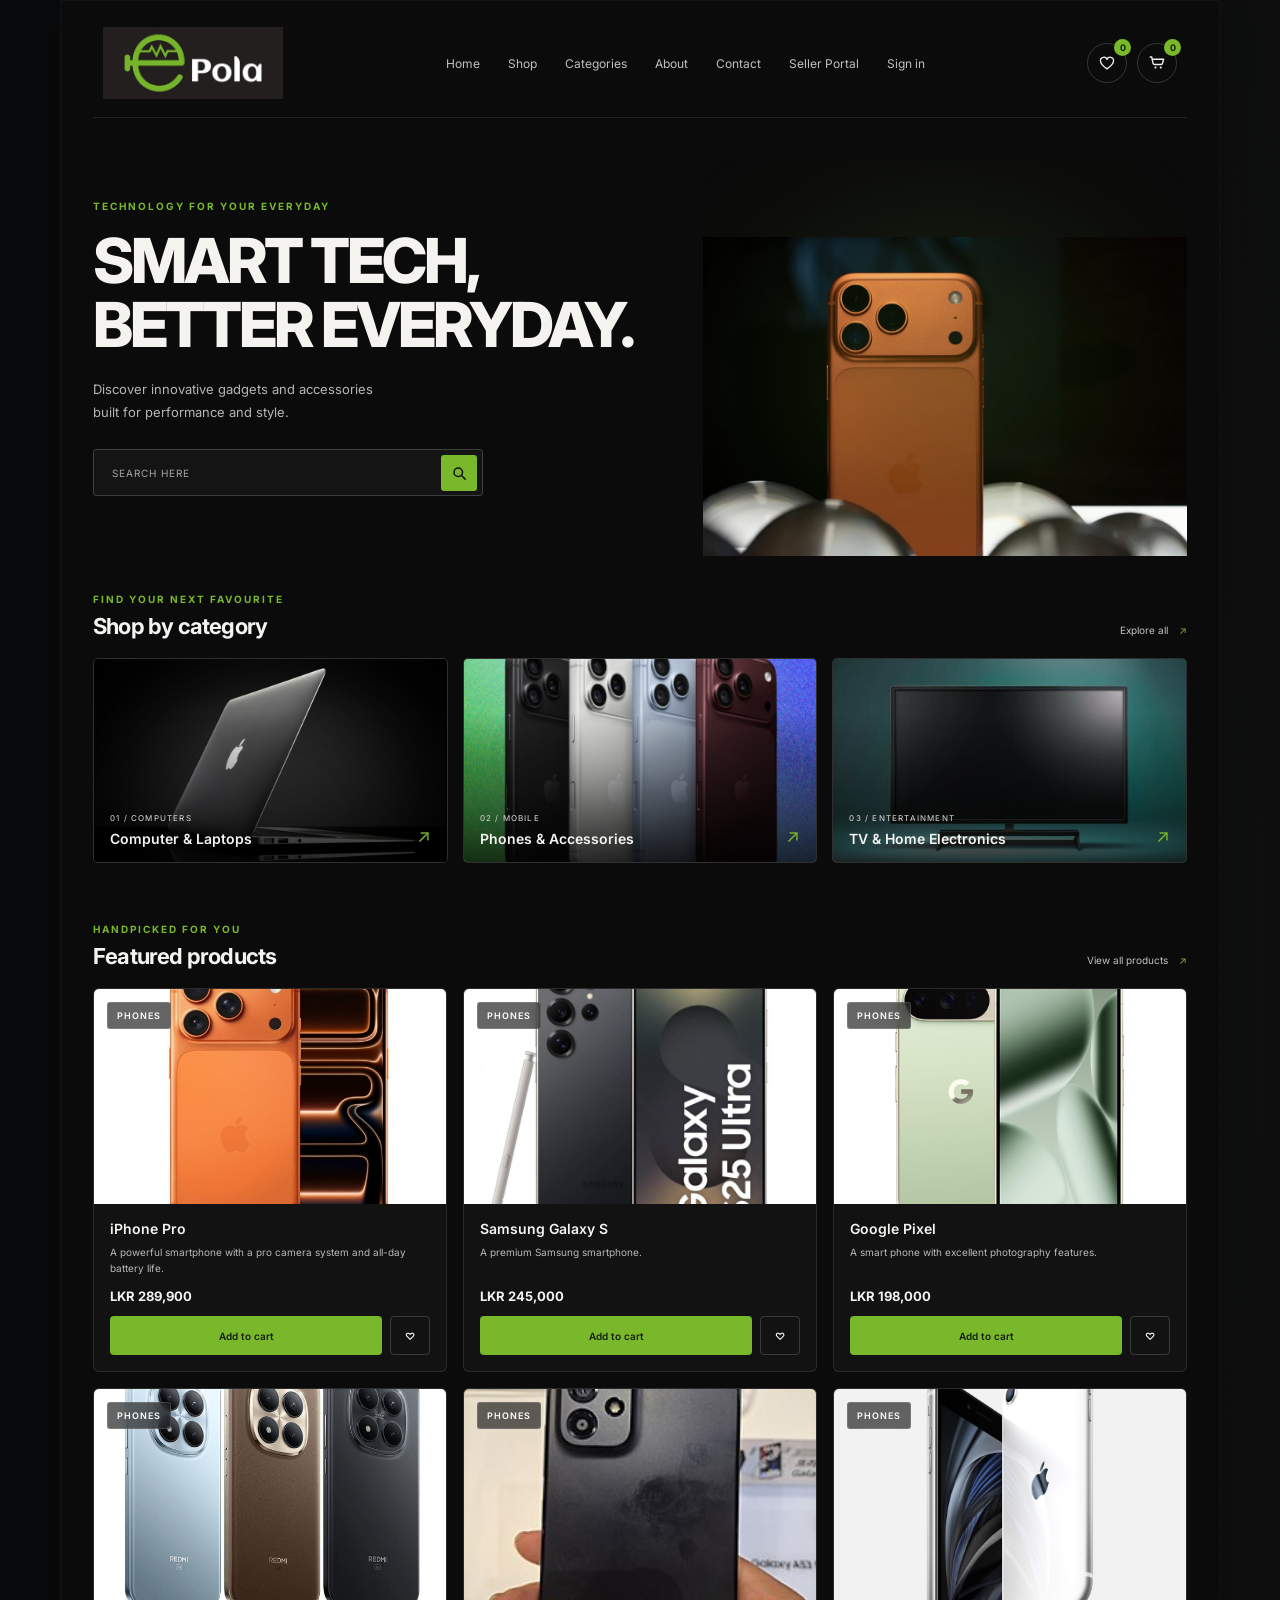
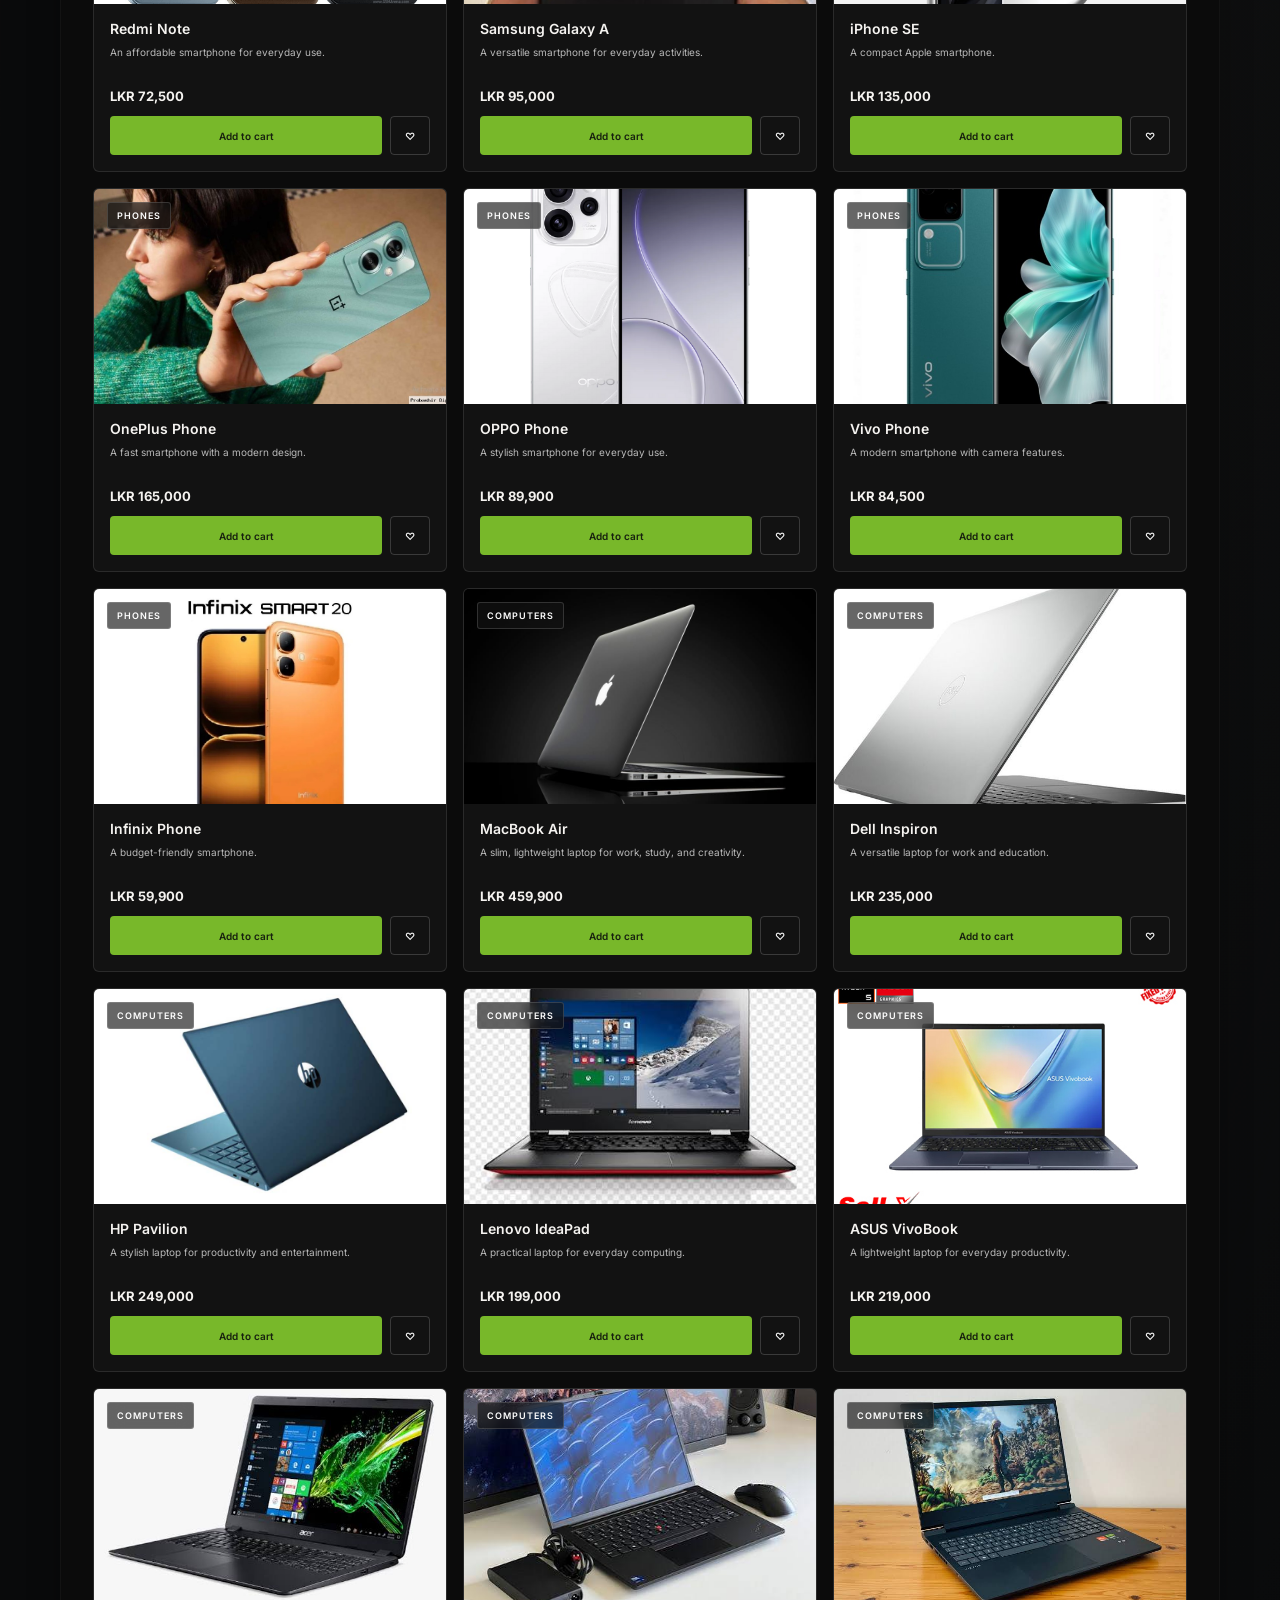
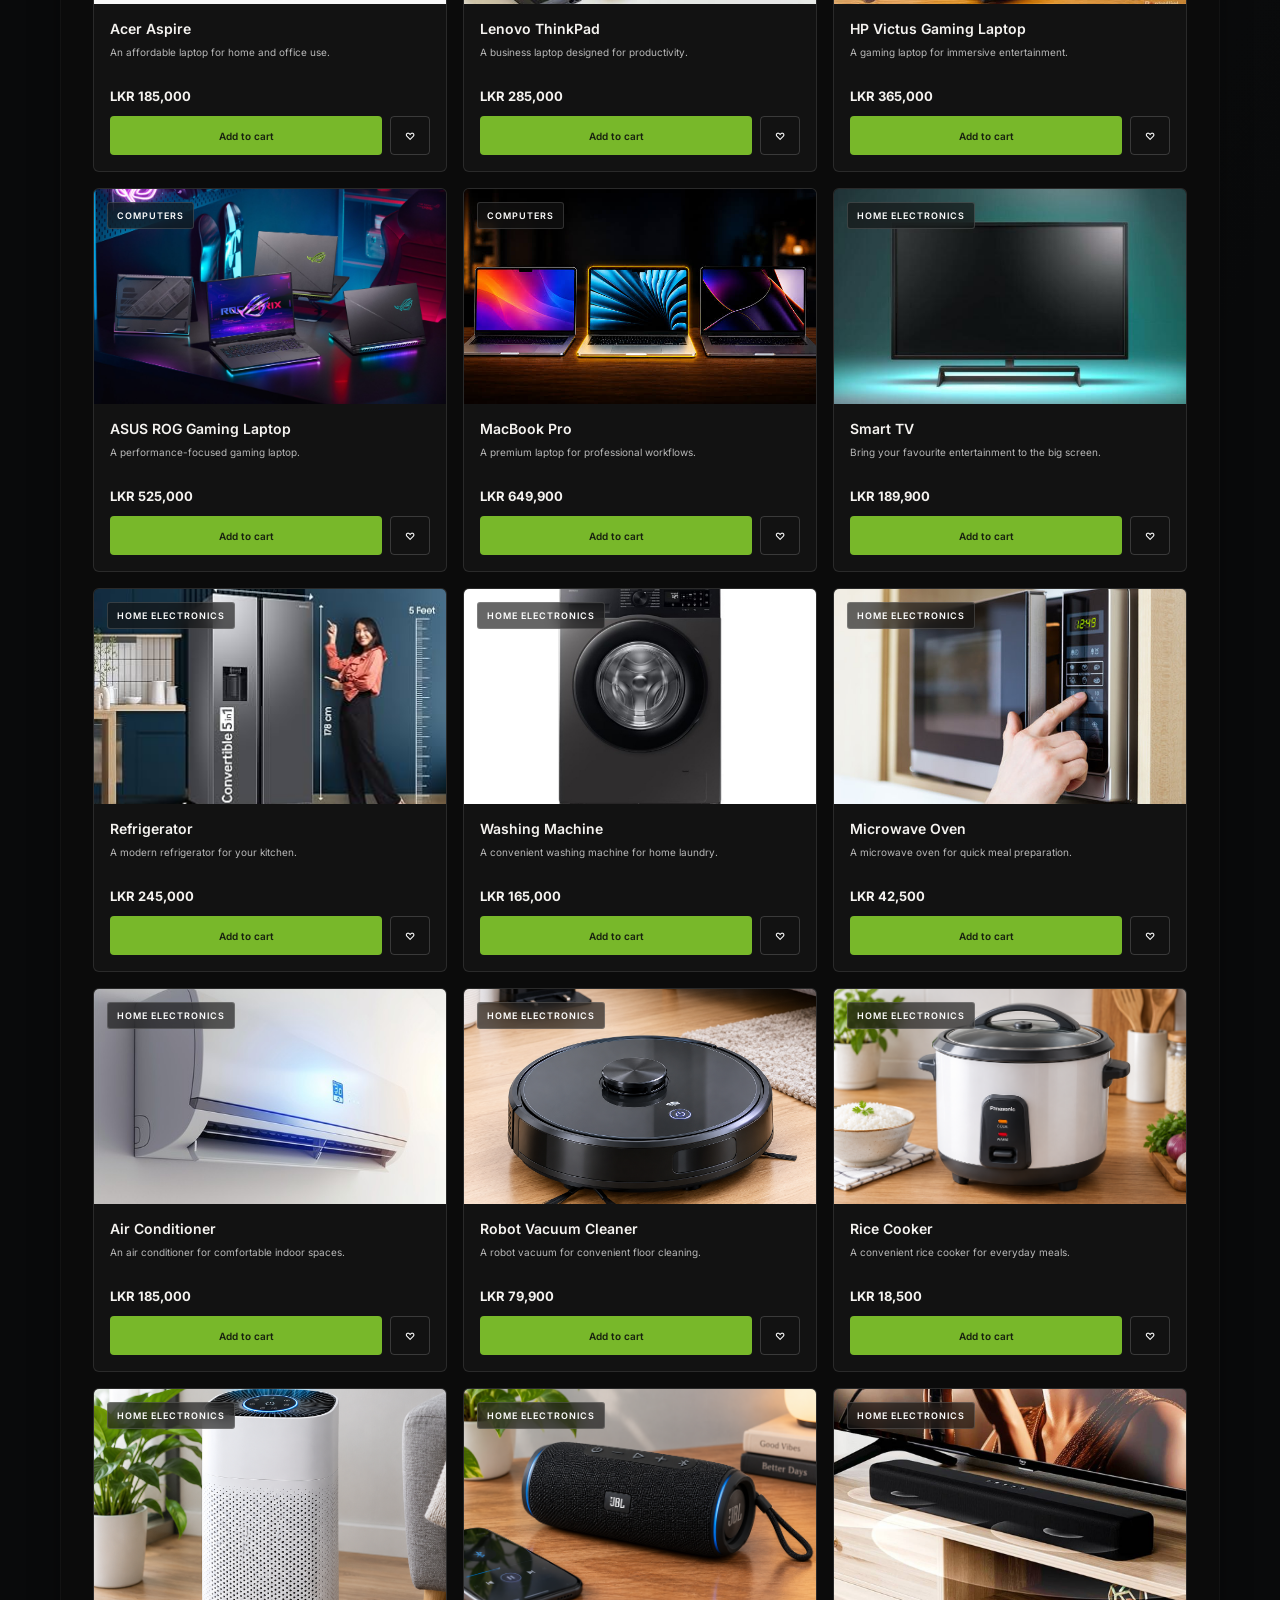
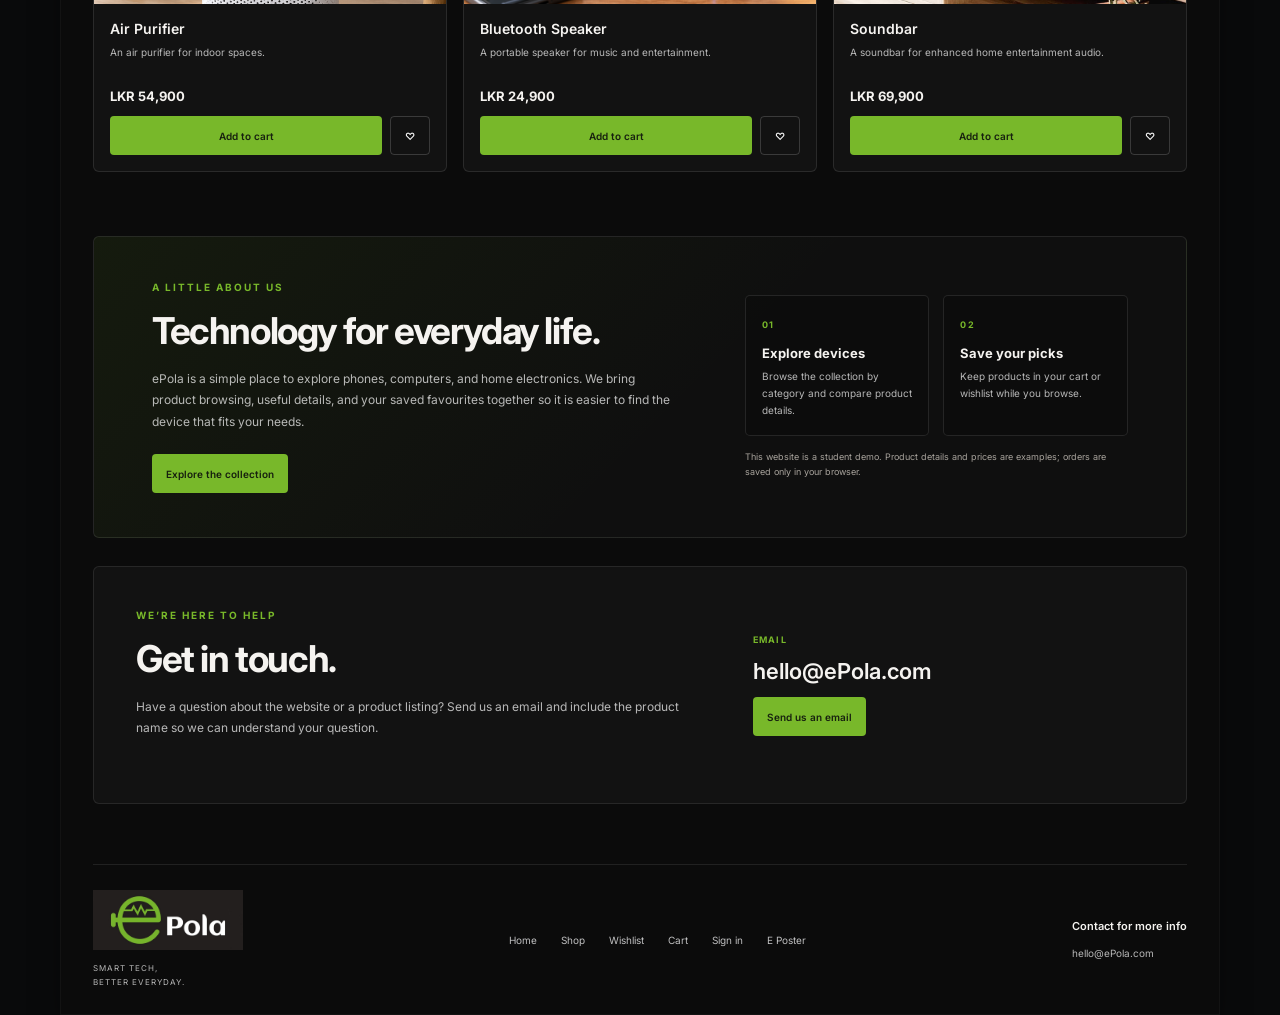
==== commit 533fbc6d: "Add Checkout, Order and Administrator." ====
--- a/index.html
+++ b/index.html
@@ -235,7 +235,7 @@
 
       <footer class="footer container">
         <div class="footer-brand"><a class="brand small-brand" href="#home" aria-label="ePola home"><img src="assets/images/pola-logo.png" alt="ePola" /></a><p>SMART TECH,<br />BETTER EVERYDAY.</p></div>
-        <nav class="footer-links" aria-label="Footer navigation"><a href="#home">Home</a><a href="#shop">Shop</a><a href="#wishlist">Wishlist</a><a href="#cart">Cart</a><a href="#login" data-account-link>Sign in</a></nav>
+        <nav class="footer-links" aria-label="Footer navigation"><a href="#home">Home</a><a href="#shop">Shop</a><a href="#wishlist">Wishlist</a><a href="#cart">Cart</a><a href="#login" data-account-link>Sign in</a><a href="poster.html">E Poster</a></nav>
         <div class="footer-contact"><h2>Contact for more info</h2><a href="mailto:hello@ePola.com">hello@ePola.com</a></div>
       </footer>
 
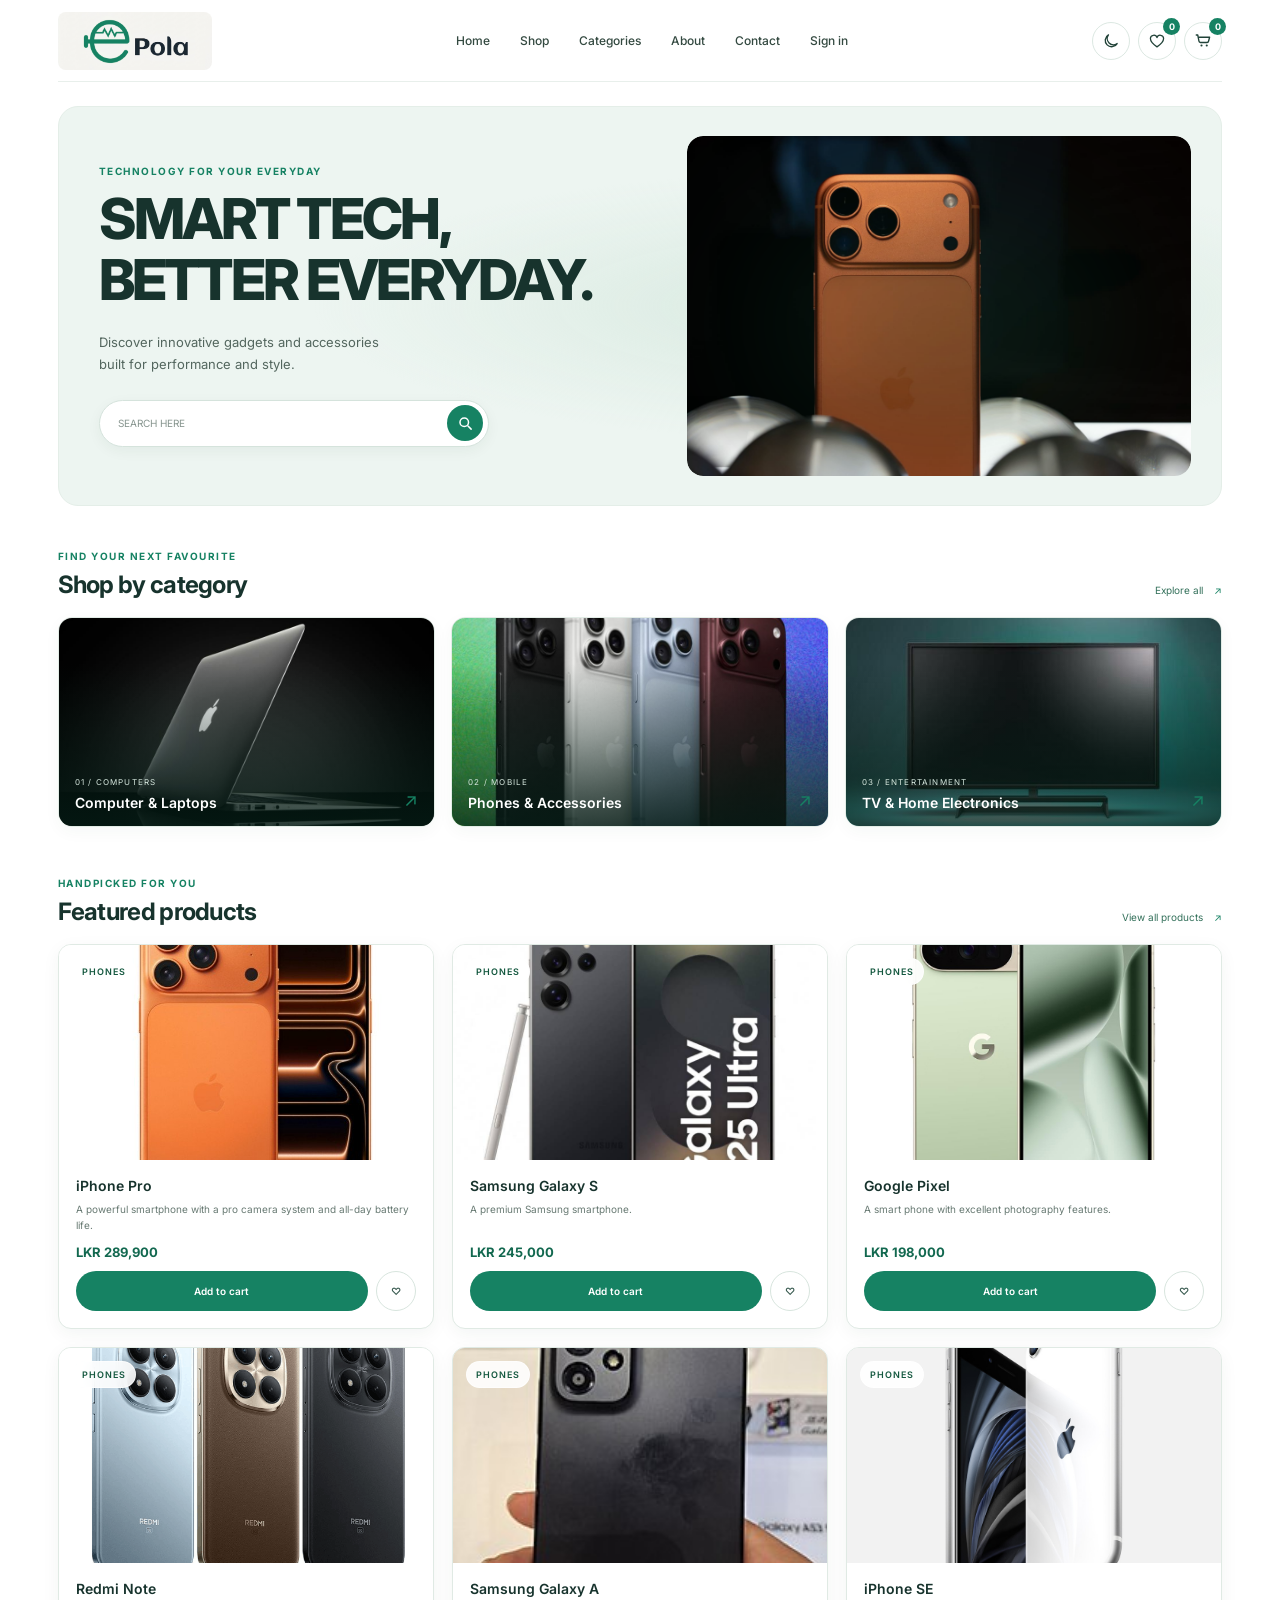
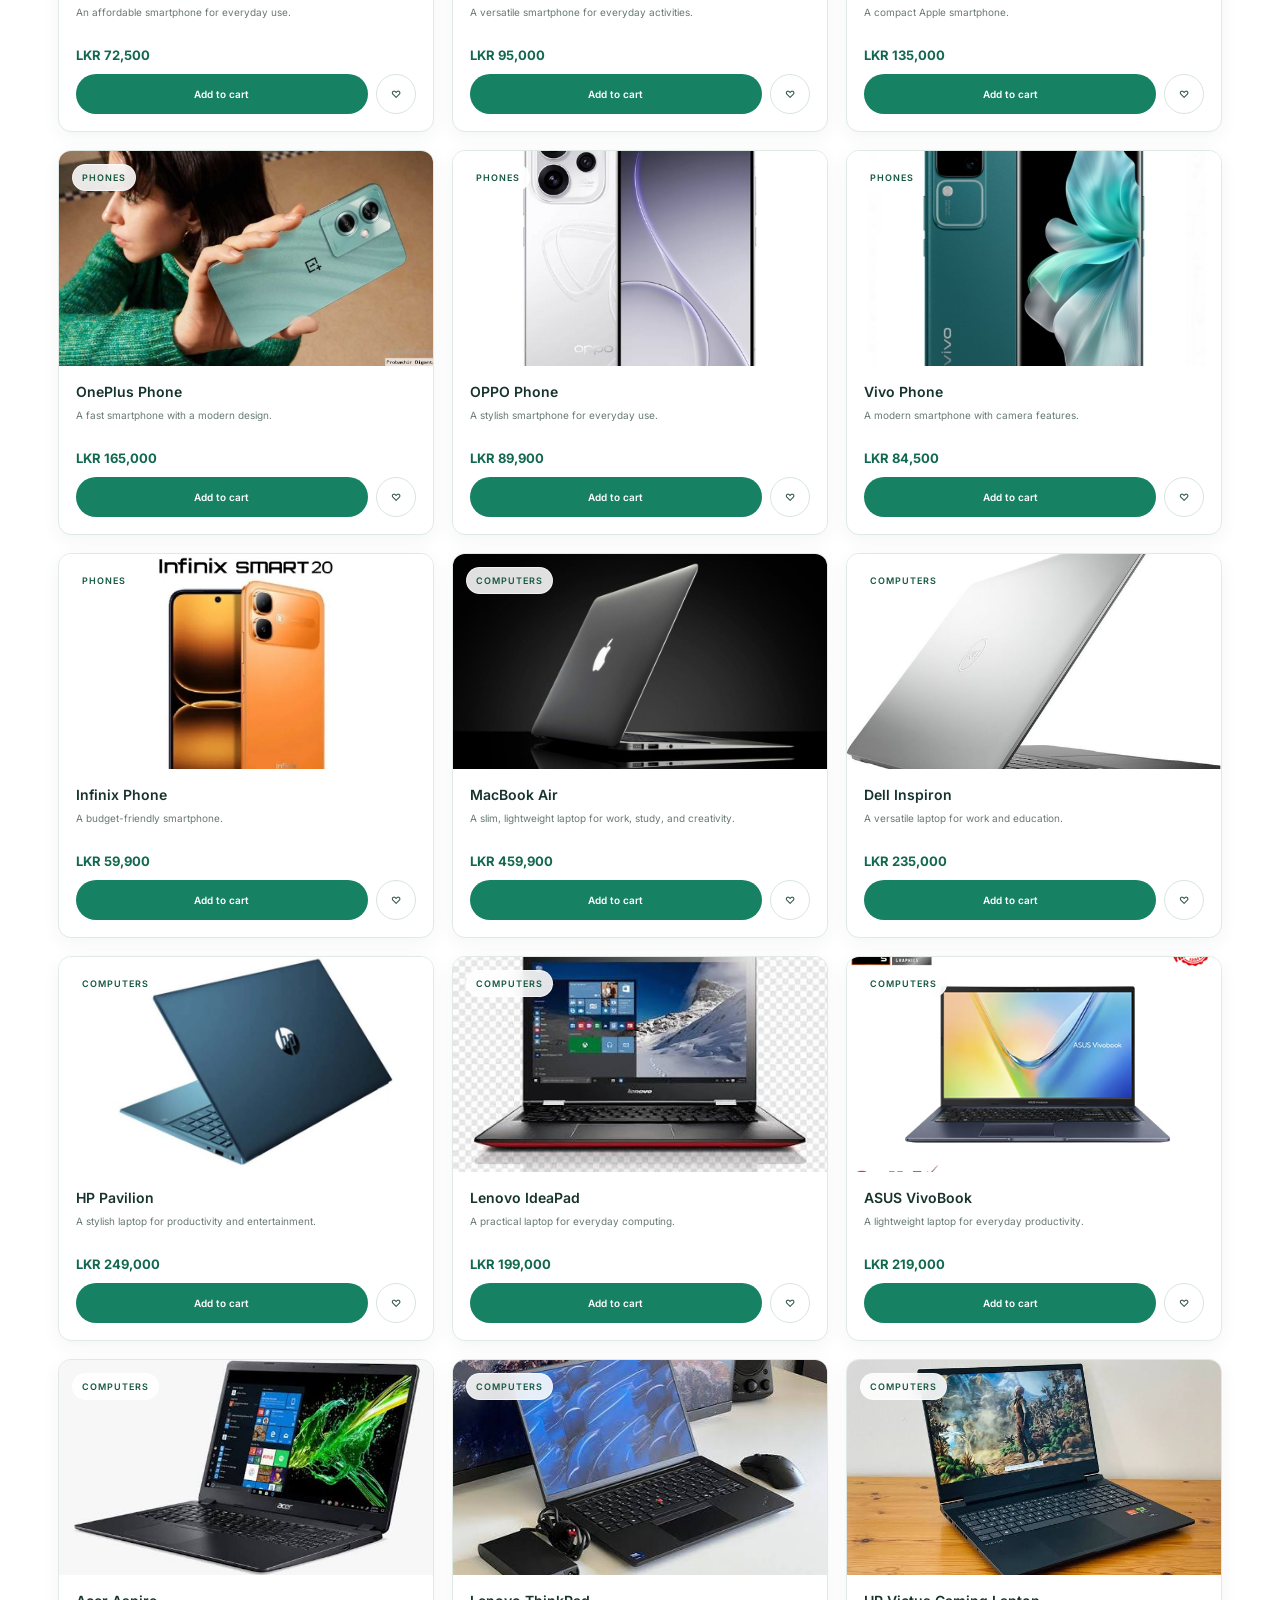
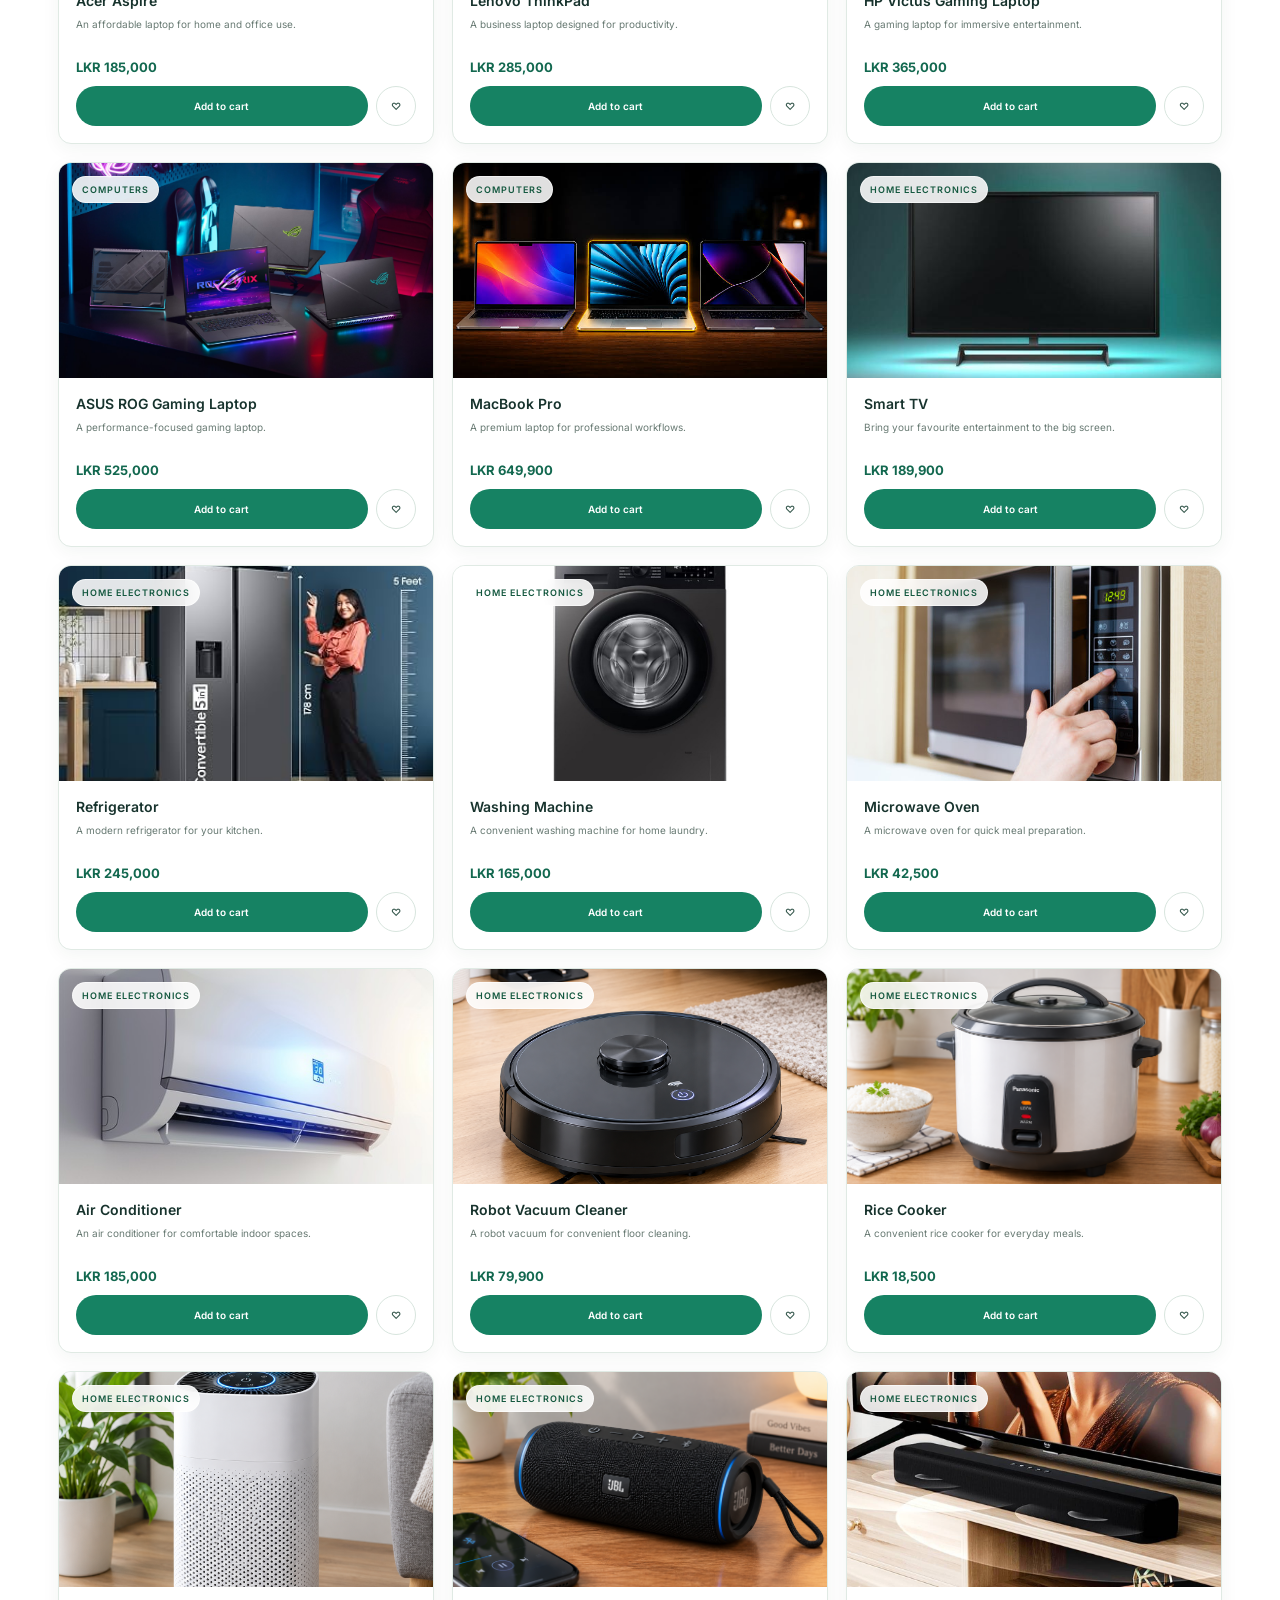
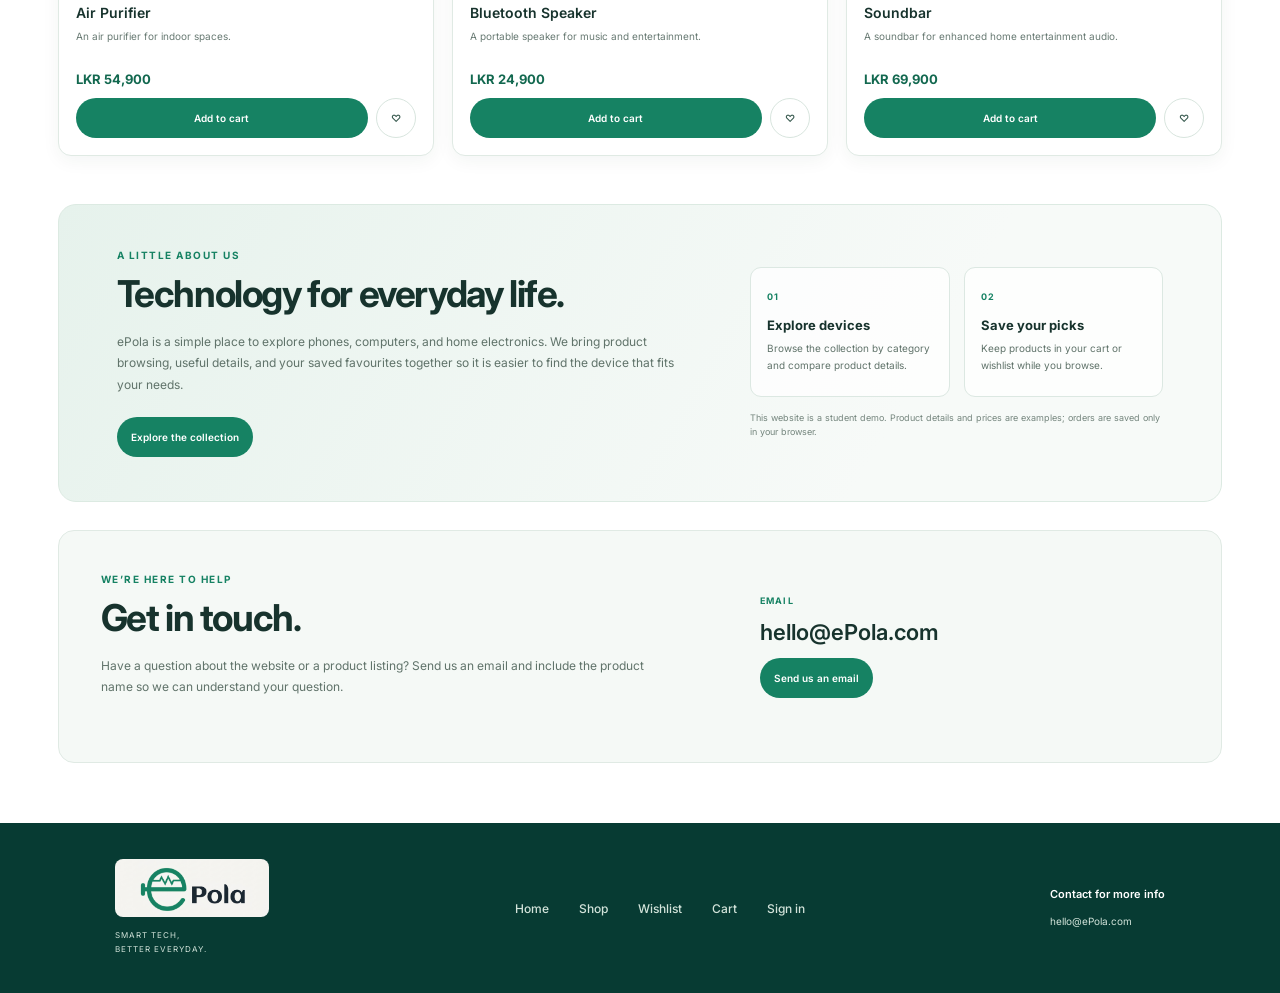
==== commit e604b0c3: "adding dark mode" ====
--- a/index.html
+++ b/index.html
@@ -1,5 +1,5 @@
 <!DOCTYPE html>
-<html lang="en">
+<html lang="en" data-theme="light">
   <head>
     <meta charset="UTF-8" />
     <meta name="viewport" content="width=device-width, initial-scale=1.0" />
@@ -23,12 +23,13 @@
           <a href="#categories">Categories</a>
           <a href="#about">About</a>
           <a href="#contact">Contact</a>
-          
-<a href="seller.html">Seller Portal</a>
-
           <a href="#login" data-account-link>Sign in</a>
         </nav>
         <div class="header-actions">
+          <button class="icon-link theme-toggle" type="button" data-theme-toggle aria-label="Switch to dark mode" title="Switch to dark mode">
+            <svg class="theme-icon theme-icon-light" viewBox="0 0 24 24" aria-hidden="true"><path d="M20.2 15.4A8.3 8.3 0 0 1 8.6 3.8 8.5 8.5 0 1 0 20.2 15.4Z" fill="none" stroke="currentColor" stroke-width="1.8" stroke-linecap="round" stroke-linejoin="round" /></svg>
+            <svg class="theme-icon theme-icon-dark" viewBox="0 0 24 24" aria-hidden="true"><circle cx="12" cy="12" r="4" fill="none" stroke="currentColor" stroke-width="1.8" /><path d="M12 2v2m0 16v2M4.93 4.93l1.42 1.42m11.3 11.3 1.42 1.42M2 12h2m16 0h2M4.93 19.07l1.42-1.42m11.3-11.3 1.42-1.42" fill="none" stroke="currentColor" stroke-width="1.8" stroke-linecap="round" /></svg>
+          </button>
           <a class="icon-link" href="#wishlist" aria-label="Wishlist">
             <svg viewBox="0 0 24 24" aria-hidden="true"><path d="M20.8 8.8c0 5.2-8.8 11-8.8 11s-8.8-5.8-8.8-11a4.5 4.5 0 0 1 8.8-1.3 4.5 4.5 0 0 1 8.8 1.3Z" fill="none" stroke="currentColor" stroke-width="1.7" stroke-linejoin="round" /></svg>
             <span class="item-count" data-wishlist-count>0</span>
@@ -235,7 +236,7 @@
 
       <footer class="footer container">
         <div class="footer-brand"><a class="brand small-brand" href="#home" aria-label="ePola home"><img src="assets/images/pola-logo.png" alt="ePola" /></a><p>SMART TECH,<br />BETTER EVERYDAY.</p></div>
-        <nav class="footer-links" aria-label="Footer navigation"><a href="#home">Home</a><a href="#shop">Shop</a><a href="#wishlist">Wishlist</a><a href="#cart">Cart</a><a href="#login" data-account-link>Sign in</a><a href="poster.html">E Poster</a></nav>
+        <nav class="footer-links" aria-label="Footer navigation"><a href="#home">Home</a><a href="#shop">Shop</a><a href="#wishlist">Wishlist</a><a href="#cart">Cart</a><a href="#login" data-account-link>Sign in</a></nav>
         <div class="footer-contact"><h2>Contact for more info</h2><a href="mailto:hello@ePola.com">hello@ePola.com</a></div>
       </footer>
 
--- a/style.css
+++ b/style.css
@@ -2015,3 +2015,940 @@
     grid-column: auto;
   }
 }
+
+/* Light botanical storefront theme */
+:root {
+  color-scheme: light;
+  color: #17332d;
+  background: #f4f8f6;
+
+  --bg-page: #f4f8f6;
+  --bg-shell: #ffffff;
+  --panel: #ffffff;
+  --surface: #ffffff;
+  --surface-soft: #f1f7f4;
+  --text: #17332d;
+  --muted: #687a73;
+  --line: #dce8e2;
+  --green: #1c8b68;
+  --green-deep: #0c5a45;
+  --orange: #1c8b68;
+  --orange-deep: #0c5a45;
+  --stone: #edf4f0;
+  --stone-dark: #dce8e2;
+  --shadow: rgb(17 54 42 / 9%);
+  --accent: #168263;
+}
+
+body {
+  background: #f4f8f6;
+  color: var(--text);
+}
+
+.page-shell {
+  width: min(1440px, 100%);
+  min-height: 100vh;
+  padding: 0 clamp(18px, 4.5vw, 64px);
+  border: 0;
+  background: #fff;
+  box-shadow: 0 0 45px rgb(16 57 43 / 5%);
+}
+
+.container {
+  width: min(100%, 1280px);
+}
+
+.topbar {
+  min-height: 82px;
+  padding: 8px 0;
+  border-bottom-color: #e8efeb;
+  background: #fff;
+}
+
+.brand {
+  width: 154px;
+  height: 58px;
+  border-radius: 8px;
+  background: #f5f6f2;
+}
+
+.main-nav,
+.footer-links {
+  gap: clamp(14px, 2.4vw, 30px);
+}
+
+.main-nav a,
+.footer-links a {
+  color: #334940;
+  font-size: 12px;
+  font-weight: 500;
+}
+
+.main-nav a:hover,
+.footer-links a:hover,
+.main-nav a[aria-current="page"] {
+  color: var(--accent);
+}
+
+.main-nav a[aria-current="page"] {
+  text-decoration: underline;
+  text-decoration-thickness: 2px;
+  text-underline-offset: 8px;
+}
+
+.header-actions {
+  gap: 8px;
+}
+
+.icon-link {
+  min-width: 38px;
+  height: 38px;
+  border-color: #dce8e2;
+  color: #214238;
+  background: #fff;
+}
+
+.icon-link:hover,
+.cart-button:hover {
+  border-color: #a9cdbd;
+  background: #f1f8f4;
+}
+
+.item-count {
+  color: #fff;
+  background: var(--accent);
+}
+
+.main-content {
+  padding-top: 24px;
+}
+
+.hero {
+  min-height: 400px;
+  grid-template-columns: minmax(0, 1fr) minmax(0, 0.9fr);
+  gap: 28px;
+  overflow: hidden;
+  padding: 22px 30px 22px 40px;
+  border: 1px solid #e4eee8;
+  border-radius: 20px;
+  background:
+    radial-gradient(ellipse at 68% 50%, rgb(200 225 211 / 54%), transparent 48%),
+    #edf5f1;
+}
+
+.hero-copy {
+  padding: 28px 0;
+}
+
+.eyebrow {
+  margin-bottom: 12px;
+  color: var(--accent);
+  letter-spacing: 1.5px;
+}
+
+.hero h1 {
+  color: #17332d;
+  font-size: clamp(36px, 4.4vw, 58px);
+  letter-spacing: -2.7px;
+  line-height: 1.08;
+}
+
+.hero-copy p {
+  color: #53665e;
+  line-height: 1.7;
+}
+
+.hero-copy .welcome-message:not([hidden]) {
+  border-color: #b6d8c8;
+  color: #14583f;
+  background: #e1f1e8;
+}
+
+.hero-visual {
+  min-height: 340px;
+  align-items: center;
+  border-radius: 16px;
+}
+
+.hero-image {
+  width: 100%;
+  height: 340px;
+  border-radius: 16px;
+  object-fit: cover;
+  object-position: center;
+  box-shadow: 0 14px 34px rgb(15 45 34 / 14%);
+}
+
+.hero-glow {
+  background: rgb(39 137 98 / 15%);
+}
+
+.search-bar {
+  border-color: #d5e3dc;
+  border-radius: 999px;
+  background: #fff;
+  box-shadow: 0 4px 14px rgb(22 66 49 / 5%);
+}
+
+.search-bar input {
+  color: #17332d;
+  letter-spacing: 0;
+}
+
+.search-bar input::placeholder {
+  color: #87958f;
+}
+
+.search-bar button {
+  border-radius: 999px;
+  color: #fff;
+  background: var(--accent);
+}
+
+.search-bar button:hover,
+.button-primary:hover {
+  background: #0c684e;
+}
+
+.categories {
+  padding: 44px 0 50px;
+}
+
+.products-section {
+  padding-bottom: 48px;
+}
+
+.section-heading {
+  margin-bottom: 18px;
+}
+
+.section-heading h2 {
+  color: #17332d;
+  font-size: 24px;
+  letter-spacing: -0.7px;
+}
+
+.view-all {
+  color: #34715b;
+}
+
+.category-grid {
+  gap: 16px;
+}
+
+.category-card {
+  min-height: 210px;
+  border: 1px solid #e2ece6;
+  border-radius: 14px;
+  background: #eff5f1;
+  box-shadow: 0 5px 16px rgb(25 68 50 / 4%);
+}
+
+.card-shade {
+  background: linear-gradient(180deg, transparent 22%, rgb(5 29 22 / 78%) 100%);
+}
+
+.category-label > span:first-child {
+  color: #d7e8df;
+}
+
+.category-label strong {
+  color: #fff;
+}
+
+.product-grid {
+  gap: 18px;
+}
+
+.product-card {
+  border-color: #e0eae4;
+  border-radius: 13px;
+  background: #fff;
+  box-shadow: 0 5px 18px rgb(23 58 43 / 5%);
+  transition: transform 180ms ease, box-shadow 180ms ease;
+}
+
+.product-card:hover {
+  transform: translateY(-3px);
+  box-shadow: 0 12px 26px rgb(23 58 43 / 11%);
+}
+
+.product-image {
+  background: #eff5f1;
+}
+
+.product-image .product-category {
+  border-color: rgb(255 255 255 / 55%);
+  border-radius: 999px;
+  color: #14583f;
+  background: rgb(255 255 255 / 88%);
+}
+
+.product-info {
+  gap: 11px;
+  padding: 17px;
+}
+
+.product-info h3,
+.cart-item-info h2 {
+  color: #17332d;
+}
+
+.product-info p {
+  color: #687a73;
+}
+
+.product-price {
+  color: #12684f;
+}
+
+.button {
+  min-height: 40px;
+  border-radius: 999px;
+}
+
+.button-primary {
+  color: #fff;
+  background: var(--accent);
+}
+
+.button-secondary {
+  border-color: #d8e5de;
+  color: #315449;
+  background: #fff;
+}
+
+.button-secondary:hover {
+  border-color: #9dcab4;
+  background: #f2f8f4;
+}
+
+.wishlist-toggle.is-saved {
+  border-color: #9dcab4;
+  color: #147657;
+  background: #edf7f1;
+}
+
+.about-section {
+  border-color: #dceae2;
+  border-radius: 18px;
+  background: linear-gradient(120deg, #e6f2ec, #f7faf8 72%);
+}
+
+.about-point {
+  border-color: #dce8e2;
+  border-radius: 11px;
+  background: rgb(255 255 255 / 78%);
+}
+
+.about-point h3 {
+  color: #17332d;
+}
+
+.about-point p,
+.about-copy p,
+.contact-section > div:first-child p {
+  color: #60736a;
+}
+
+.contact-section {
+  border-color: #e0eae4;
+  border-radius: 16px;
+  background: #f5f9f6;
+}
+
+.contact-email {
+  color: #17332d;
+}
+
+.footer {
+  min-height: 170px;
+  position: relative;
+  margin-top: 42px;
+  padding: 24px clamp(18px, 4.5vw, 64px);
+  border-top: 0;
+  color: #f2f8f4;
+  background: #073b33;
+  box-shadow: 0 0 0 100vmax #073b33;
+  clip-path: inset(0 -100vmax);
+}
+
+.footer-links a,
+.footer-contact a,
+.footer-brand p {
+  color: #d2e3da;
+}
+
+.footer-contact h2 {
+  color: #fff;
+}
+
+.storage-note,
+.demo-notice {
+  color: #74857d;
+}
+
+.inner-page {
+  min-height: 56vh;
+}
+
+.back-link,
+.page-count {
+  color: #687a73;
+}
+
+.page-heading h1,
+.catalog-intro h1 {
+  color: #17332d;
+}
+
+.catalog-intro p,
+.detail-description,
+.checkout-intro {
+  color: #687a73;
+}
+
+.filter-panel,
+.cart-item,
+.cart-summary,
+.checkout-panel,
+.auth-card {
+  border-color: #e0eae4;
+  border-radius: 12px;
+  background: #fff;
+  box-shadow: 0 6px 20px rgb(23 58 43 / 5%);
+}
+
+.filter-label,
+.auth-form label,
+.checkout-fields label {
+  color: #40564c;
+}
+
+.filter-panel select,
+.auth-form input,
+.checkout-fields input,
+.checkout-fields textarea {
+  border-color: #d7e4dc;
+  border-radius: 7px;
+  color: #17332d;
+  background: #f8fbf9;
+}
+
+.auth-form input,
+.checkout-fields input,
+.checkout-fields textarea {
+  background: #f8fbf9;
+}
+
+.filter-panel select:focus,
+.auth-form input:focus,
+.checkout-fields input:focus,
+.checkout-fields textarea:focus {
+  border-color: #68a98c;
+  box-shadow: 0 0 0 3px rgb(22 130 99 / 10%);
+}
+
+.auth-form input::placeholder {
+  color: #89978f;
+}
+
+.results-heading,
+.results-heading p,
+.summary-line,
+.summary-total,
+.empty-state p,
+.auth-intro,
+.auth-switch,
+.auth-aside p {
+  color: #687a73;
+}
+
+.summary-line strong,
+.summary-total strong,
+.confirmation-line strong {
+  color: #17332d;
+}
+
+.summary-total,
+.spec-list,
+.checkout-order-summary > .summary-line:first-of-type {
+  border-color: #e0eae4;
+}
+
+.summary-total {
+  color: #17332d;
+}
+
+.quantity-control button {
+  border-color: #d8e5de;
+  color: #315449;
+}
+
+.quantity-control button:hover,
+.remove-button:hover,
+.product-info h3 a:hover,
+.cart-item-info h2 a:hover {
+  color: var(--accent);
+}
+
+.empty-state {
+  border-color: #cadbd1;
+  border-radius: 12px;
+  background: #f8fbf9;
+}
+
+.detail-image {
+  border-color: #e0eae4;
+  border-radius: 14px;
+  background: #f1f7f4;
+}
+
+.spec-list ul {
+  color: #53665e;
+}
+
+.auth-card {
+  box-shadow: 0 16px 45px rgb(23 58 43 / 9%);
+}
+
+.auth-card h1,
+.auth-aside h2,
+.checkout-panel h2,
+.cart-summary h2,
+.spec-list h2 {
+  color: #17332d;
+}
+
+.auth-switch a,
+.text-link,
+.text-button {
+  color: #147657;
+}
+
+.form-message.is-error {
+  color: #b33a32;
+}
+
+.form-message.is-success {
+  color: #147657;
+}
+
+.payment-choice {
+  border-color: #dce8e2;
+}
+
+.payment-choice legend,
+.payment-choice label,
+.confirmation-address {
+  color: #40564c;
+}
+
+.payment-choice p,
+.checkout-item small,
+.confirmation-line {
+  color: #687a73;
+}
+
+.confirmation-mark {
+  border-color: #168263;
+  color: #168263;
+}
+
+.order-confirmation > p {
+  color: #687a73;
+}
+
+@media (max-width: 760px) {
+  .page-shell {
+    padding-inline: 24px;
+  }
+
+  .hero {
+    padding: 20px 24px;
+  }
+
+  .footer {
+    padding-inline: 24px;
+  }
+}
+
+@media (max-width: 540px) {
+  .page-shell {
+    padding-inline: 18px;
+  }
+
+  .topbar {
+    min-height: 72px;
+  }
+
+  .brand {
+    width: 126px;
+    height: 50px;
+  }
+
+  .main-content {
+    padding-top: 16px;
+  }
+
+  .hero {
+    gap: 12px;
+    padding: 10px 16px 18px;
+    border-radius: 15px;
+  }
+
+  .hero-copy {
+    padding: 27px 0 12px;
+  }
+
+  .hero-visual {
+    min-height: 225px;
+  }
+
+  .hero-image {
+    height: 225px;
+    border-radius: 12px;
+  }
+
+  .categories {
+    padding-top: 32px;
+  }
+
+  .footer {
+    padding: 23px 18px;
+  }
+}
+
+@media (prefers-reduced-motion: reduce) {
+  .product-card {
+    transition: none;
+  }
+}
+
+.theme-toggle {
+  padding: 0;
+  cursor: pointer;
+}
+
+.theme-icon {
+  width: 18px;
+  height: 18px;
+}
+
+.theme-icon-dark {
+  display: none;
+}
+
+:root[data-theme="dark"] {
+  color-scheme: dark;
+  color: #edf5f0;
+  background: #101a17;
+
+  --bg-page: #101a17;
+  --bg-shell: #14211d;
+  --panel: #1b2b25;
+  --surface: #20332c;
+  --surface-soft: #1a2a24;
+  --text: #edf5f0;
+  --muted: #a9bbb1;
+  --line: #30453b;
+  --green: #63c49b;
+  --green-deep: #2f9b72;
+  --orange: #63c49b;
+  --orange-deep: #2f9b72;
+  --stone: #23352d;
+  --stone-dark: #192821;
+  --shadow: rgb(0 0 0 / 28%);
+  --accent: #55b88d;
+}
+
+:root[data-theme="dark"] .theme-icon-light {
+  display: none;
+}
+
+:root[data-theme="dark"] .theme-icon-dark {
+  display: block;
+}
+
+:root[data-theme="dark"] body {
+  background: #101a17;
+  color: var(--text);
+}
+
+:root[data-theme="dark"] .page-shell {
+  border-color: #263a31;
+  background: #14211d;
+  box-shadow: 0 0 45px rgb(0 0 0 / 20%);
+}
+
+:root[data-theme="dark"] .topbar {
+  border-bottom-color: #293d33;
+  background: #14211d;
+}
+
+:root[data-theme="dark"] .brand {
+  background: #f5f6f2;
+}
+
+:root[data-theme="dark"] .main-nav a,
+:root[data-theme="dark"] .footer-links a {
+  color: #c3d1c9;
+}
+
+:root[data-theme="dark"] .main-nav a:hover,
+:root[data-theme="dark"] .footer-links a:hover,
+:root[data-theme="dark"] .main-nav a[aria-current="page"] {
+  color: #74d4a9;
+}
+
+:root[data-theme="dark"] .icon-link {
+  border-color: #3a5146;
+  color: #e0eee6;
+  background: #1b2b25;
+}
+
+:root[data-theme="dark"] .icon-link:hover {
+  border-color: #5e9677;
+  background: #263a30;
+}
+
+:root[data-theme="dark"] .hero {
+  border-color: #30463b;
+  background:
+    radial-gradient(ellipse at 68% 50%, rgb(56 105 77 / 35%), transparent 48%),
+    #1b2b25;
+}
+
+:root[data-theme="dark"] .hero h1,
+:root[data-theme="dark"] .section-heading h2,
+:root[data-theme="dark"] .product-info h3,
+:root[data-theme="dark"] .cart-item-info h2,
+:root[data-theme="dark"] .page-heading h1,
+:root[data-theme="dark"] .catalog-intro h1,
+:root[data-theme="dark"] .contact-email,
+:root[data-theme="dark"] .about-point h3,
+:root[data-theme="dark"] .auth-card h1,
+:root[data-theme="dark"] .auth-aside h2,
+:root[data-theme="dark"] .checkout-panel h2,
+:root[data-theme="dark"] .cart-summary h2,
+:root[data-theme="dark"] .spec-list h2 {
+  color: #edf5f0;
+}
+
+:root[data-theme="dark"] .hero-copy p,
+:root[data-theme="dark"] .about-copy p,
+:root[data-theme="dark"] .contact-section > div:first-child p,
+:root[data-theme="dark"] .catalog-intro p,
+:root[data-theme="dark"] .detail-description,
+:root[data-theme="dark"] .checkout-intro,
+:root[data-theme="dark"] .about-point p,
+:root[data-theme="dark"] .auth-intro,
+:root[data-theme="dark"] .auth-switch,
+:root[data-theme="dark"] .auth-aside p,
+:root[data-theme="dark"] .results-heading,
+:root[data-theme="dark"] .results-heading p,
+:root[data-theme="dark"] .summary-line,
+:root[data-theme="dark"] .summary-total,
+:root[data-theme="dark"] .empty-state p,
+:root[data-theme="dark"] .payment-choice p,
+:root[data-theme="dark"] .checkout-item small,
+:root[data-theme="dark"] .confirmation-line,
+:root[data-theme="dark"] .order-confirmation > p,
+:root[data-theme="dark"] .confirmation-address,
+:root[data-theme="dark"] .back-link,
+:root[data-theme="dark"] .page-count,
+:root[data-theme="dark"] .footer-brand p,
+:root[data-theme="dark"] .footer-links a,
+:root[data-theme="dark"] .footer-contact a {
+  color: #a9bbb1;
+}
+
+:root[data-theme="dark"] .hero-copy .welcome-message:not([hidden]) {
+  border-color: #376449;
+  color: #b7e9c9;
+  background: #1d392a;
+}
+
+:root[data-theme="dark"] .search-bar {
+  border-color: #3a5146;
+  background: #192821;
+  box-shadow: none;
+}
+
+:root[data-theme="dark"] .search-bar input {
+  color: #edf5f0;
+}
+
+:root[data-theme="dark"] .search-bar input::placeholder,
+:root[data-theme="dark"] .auth-form input::placeholder {
+  color: #95a99d;
+}
+
+:root[data-theme="dark"] .category-card,
+:root[data-theme="dark"] .product-image {
+  border-color: #30463b;
+  background: #1b2b25;
+}
+
+:root[data-theme="dark"] .product-card {
+  border-color: #30463b;
+  background: #1b2b25;
+  box-shadow: 0 5px 18px rgb(0 0 0 / 15%);
+}
+
+:root[data-theme="dark"] .product-card:hover {
+  box-shadow: 0 12px 26px rgb(0 0 0 / 28%);
+}
+
+:root[data-theme="dark"] .product-info p,
+:root[data-theme="dark"] .view-all {
+  color: #a9bbb1;
+}
+
+:root[data-theme="dark"] .product-price {
+  color: #78d5a8;
+}
+
+:root[data-theme="dark"] .product-image .product-category {
+  border-color: #3a5548;
+  color: #d3eee0;
+  background: rgb(20 36 29 / 92%);
+}
+
+:root[data-theme="dark"] .button-primary {
+  color: #10251b;
+  background: #63c49b;
+}
+
+:root[data-theme="dark"] .search-bar button:hover,
+:root[data-theme="dark"] .button-primary:hover {
+  background: #7bd5ad;
+}
+
+:root[data-theme="dark"] .button-secondary {
+  border-color: #40594b;
+  color: #e0eee6;
+  background: #1b2b25;
+}
+
+:root[data-theme="dark"] .button-secondary:hover {
+  border-color: #67a884;
+  background: #263a30;
+}
+
+:root[data-theme="dark"] .wishlist-toggle.is-saved {
+  border-color: #4a8867;
+  color: #8cddb0;
+  background: #203b2c;
+}
+
+:root[data-theme="dark"] .about-section {
+  border-color: #30463b;
+  background: linear-gradient(120deg, #1d3228, #192720 72%);
+}
+
+:root[data-theme="dark"] .about-point {
+  border-color: #364d40;
+  background: rgb(20 33 28 / 72%);
+}
+
+:root[data-theme="dark"] .contact-section {
+  border-color: #30463b;
+  background: #1a2923;
+}
+
+:root[data-theme="dark"] .footer {
+  background: #073b33;
+  box-shadow: 0 0 0 100vmax #073b33;
+}
+
+:root[data-theme="dark"] .footer-contact h2 {
+  color: #f2f8f4;
+}
+
+:root[data-theme="dark"] .filter-panel,
+:root[data-theme="dark"] .cart-item,
+:root[data-theme="dark"] .cart-summary,
+:root[data-theme="dark"] .checkout-panel,
+:root[data-theme="dark"] .auth-card {
+  border-color: #30463b;
+  background: #1b2b25;
+  box-shadow: 0 6px 20px rgb(0 0 0 / 16%);
+}
+
+:root[data-theme="dark"] .filter-label,
+:root[data-theme="dark"] .auth-form label,
+:root[data-theme="dark"] .checkout-fields label,
+:root[data-theme="dark"] .payment-choice legend,
+:root[data-theme="dark"] .payment-choice label,
+:root[data-theme="dark"] .spec-list ul {
+  color: #c4d2c9;
+}
+
+:root[data-theme="dark"] .filter-panel select,
+:root[data-theme="dark"] .auth-form input,
+:root[data-theme="dark"] .checkout-fields input,
+:root[data-theme="dark"] .checkout-fields textarea {
+  border-color: #40564a;
+  color: #edf5f0;
+  background: #14211c;
+}
+
+:root[data-theme="dark"] .filter-panel select:focus,
+:root[data-theme="dark"] .auth-form input:focus,
+:root[data-theme="dark"] .checkout-fields input:focus,
+:root[data-theme="dark"] .checkout-fields textarea:focus {
+  border-color: #63c49b;
+  box-shadow: 0 0 0 3px rgb(85 184 141 / 15%);
+}
+
+:root[data-theme="dark"] .summary-line strong,
+:root[data-theme="dark"] .summary-total strong,
+:root[data-theme="dark"] .confirmation-line strong {
+  color: #edf5f0;
+}
+
+:root[data-theme="dark"] .summary-total,
+:root[data-theme="dark"] .spec-list,
+:root[data-theme="dark"] .checkout-order-summary > .summary-line:first-of-type,
+:root[data-theme="dark"] .payment-choice {
+  border-color: #344a3e;
+}
+
+:root[data-theme="dark"] .summary-total {
+  color: #edf5f0;
+}
+
+:root[data-theme="dark"] .quantity-control button {
+  border-color: #40564a;
+  color: #e0eee6;
+}
+
+:root[data-theme="dark"] .empty-state {
+  border-color: #40564a;
+  background: #192821;
+}
+
+:root[data-theme="dark"] .detail-image {
+  border-color: #30463b;
+  background: #1b2b25;
+}
+
+:root[data-theme="dark"] .auth-switch a,
+:root[data-theme="dark"] .text-link,
+:root[data-theme="dark"] .text-button {
+  color: #78d5a8;
+}
+
+:root[data-theme="dark"] .form-message.is-error {
+  color: #ff9a8d;
+}
+
+:root[data-theme="dark"] .form-message.is-success {
+  color: #78d5a8;
+}
+
+:root[data-theme="dark"] .confirmation-mark {
+  border-color: #63c49b;
+  color: #78d5a8;
+}
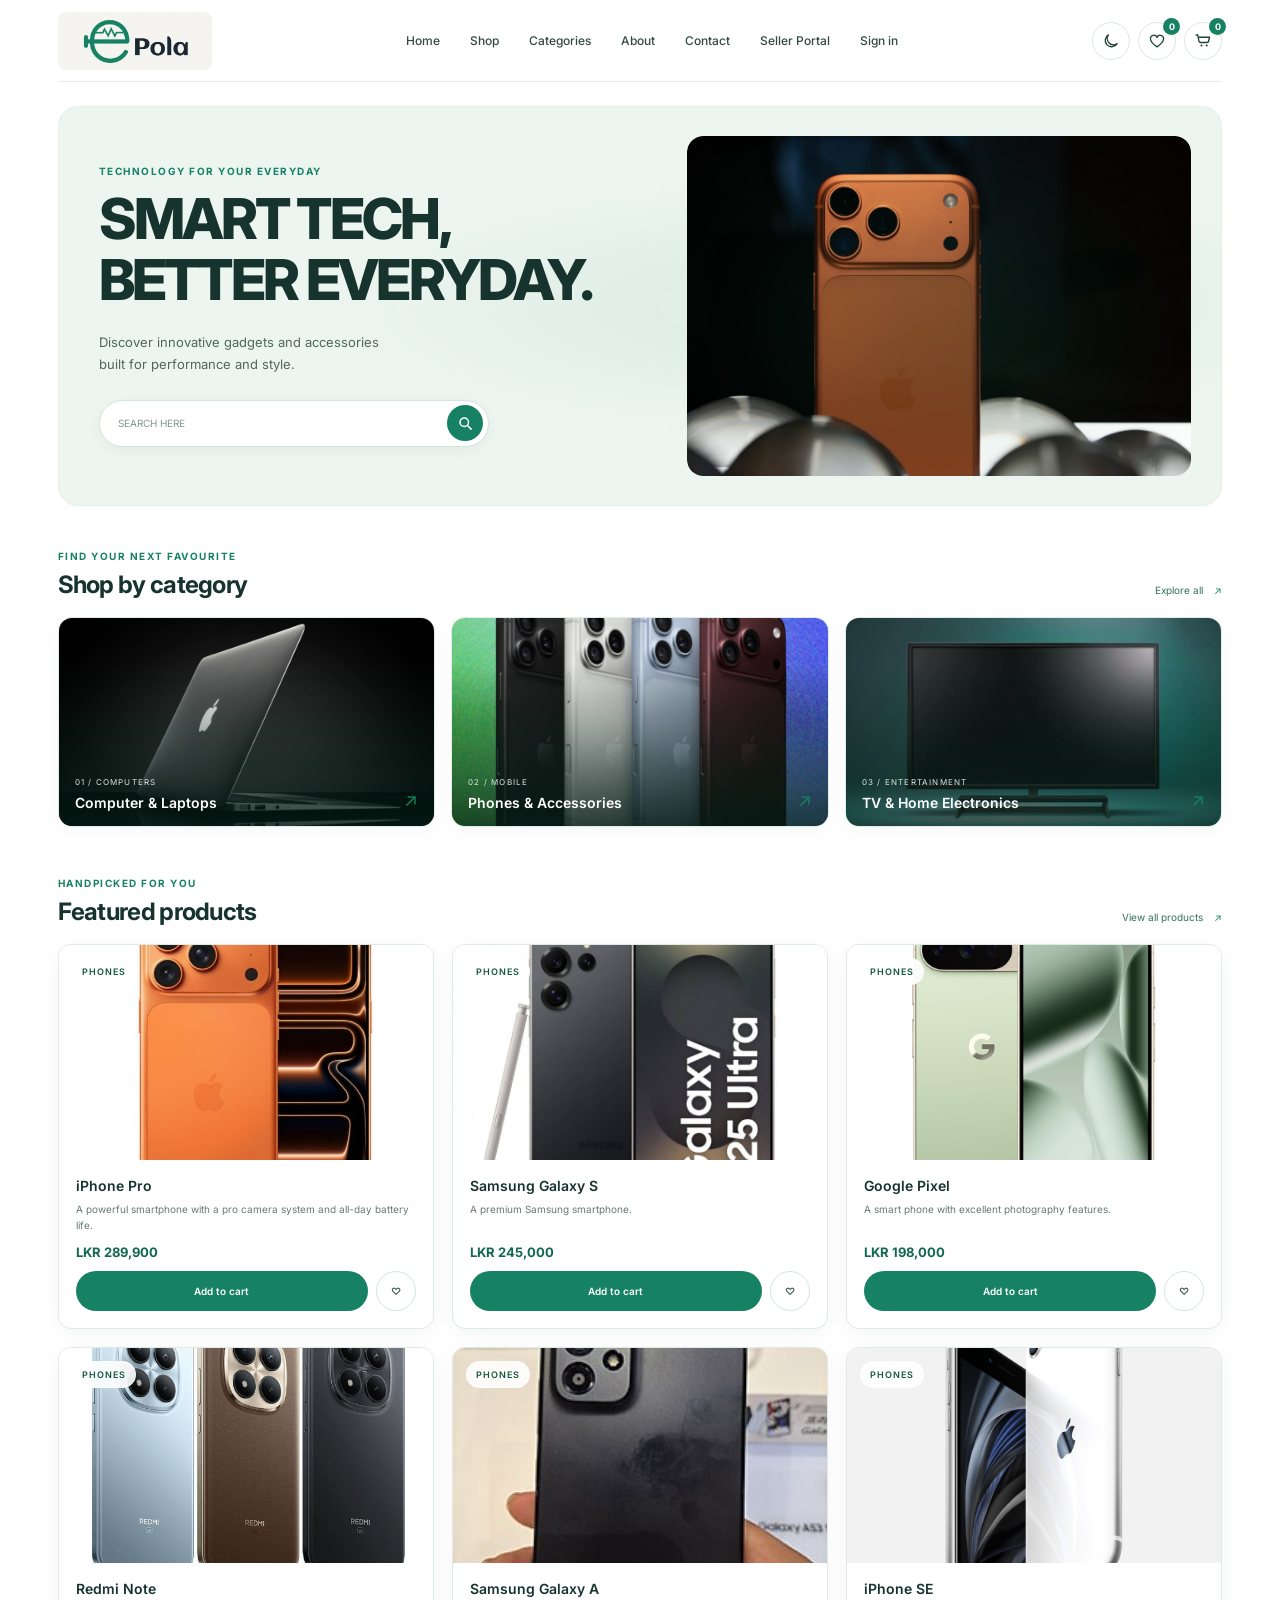
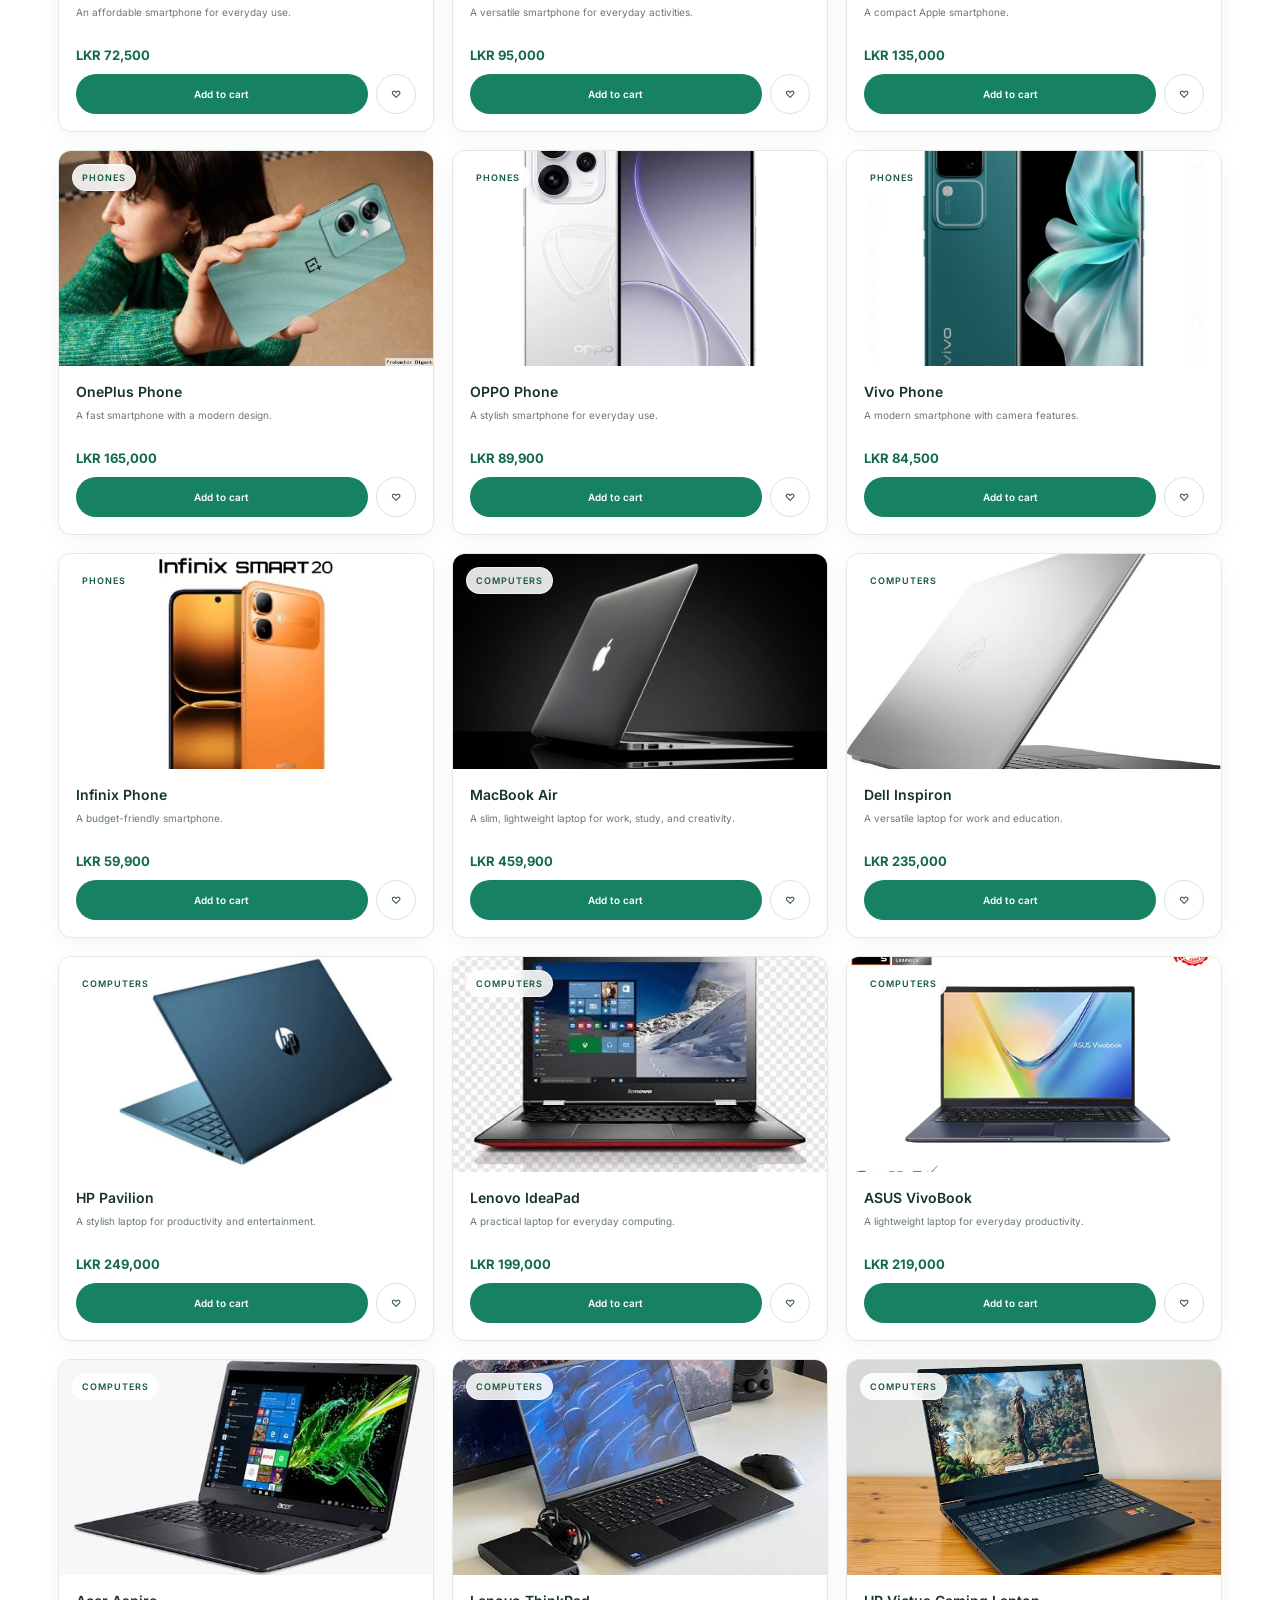
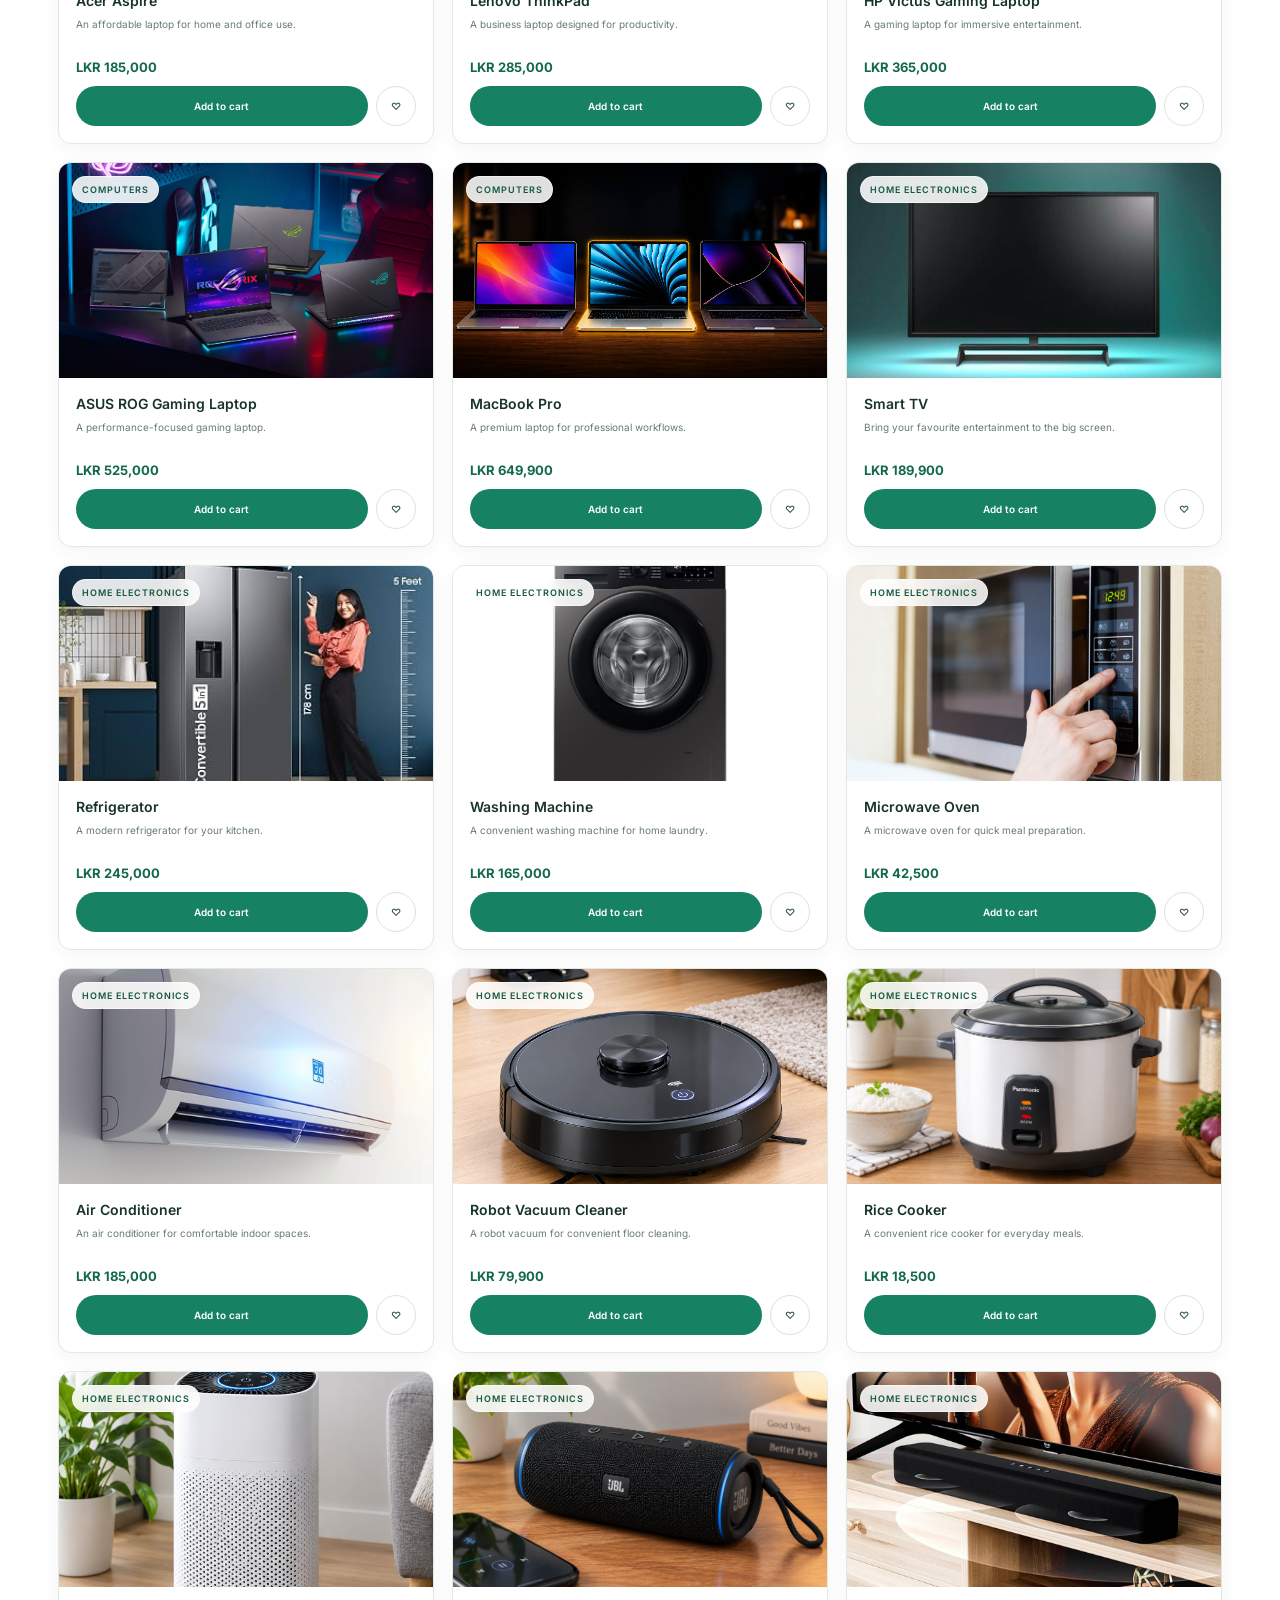
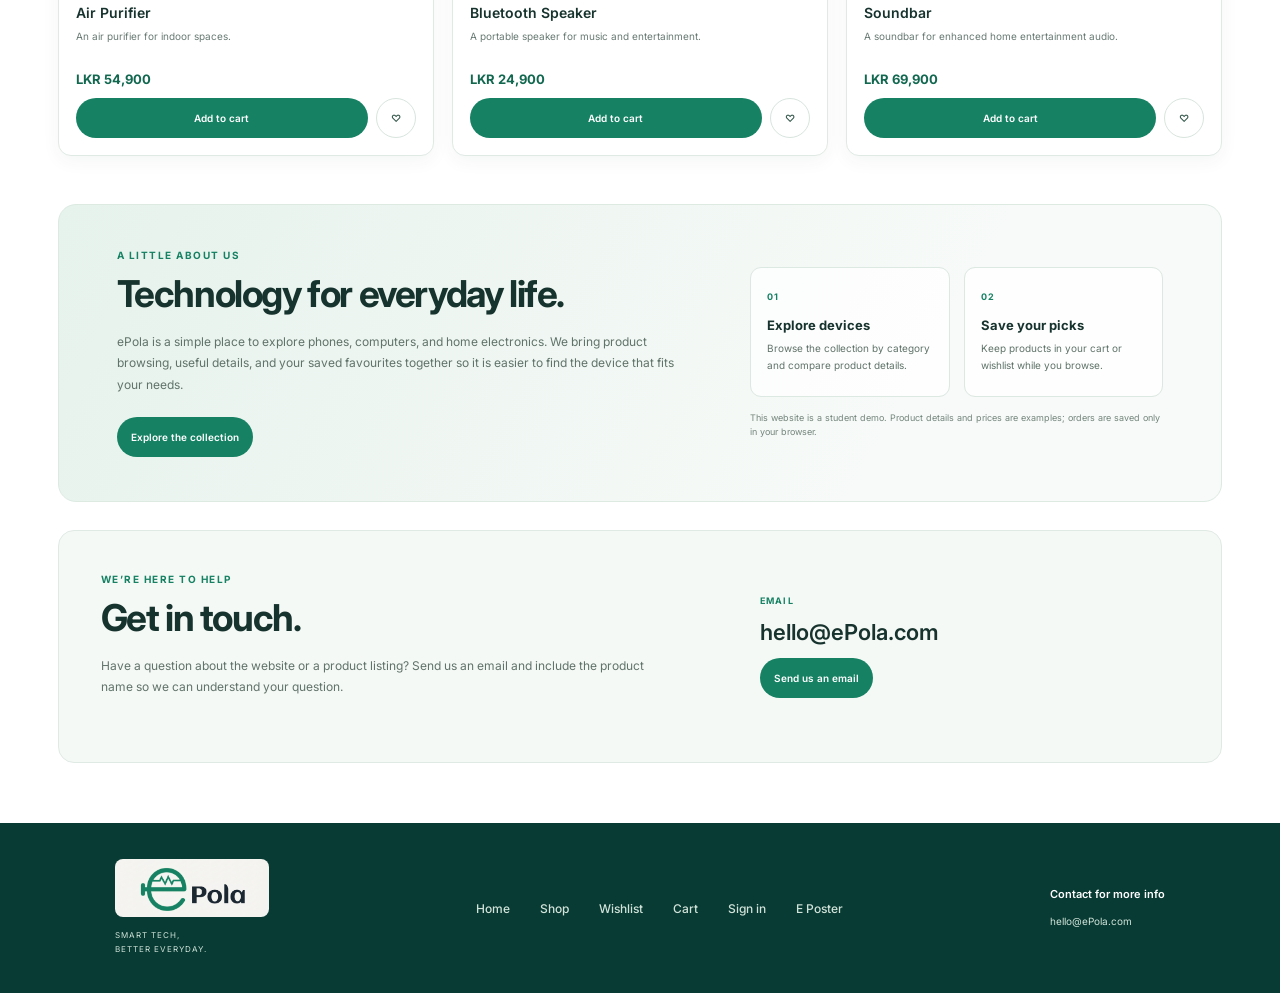
==== commit a8a42d9b: "Merge pull request #10 from Anjalika-Tharushee/Nurani adding dark mode" ====
--- a/index.html
+++ b/index.html
@@ -23,6 +23,9 @@
           <a href="#categories">Categories</a>
           <a href="#about">About</a>
           <a href="#contact">Contact</a>
+          
+<a href="seller.html">Seller Portal</a>
+
           <a href="#login" data-account-link>Sign in</a>
         </nav>
         <div class="header-actions">
@@ -236,7 +239,7 @@
 
       <footer class="footer container">
         <div class="footer-brand"><a class="brand small-brand" href="#home" aria-label="ePola home"><img src="assets/images/pola-logo.png" alt="ePola" /></a><p>SMART TECH,<br />BETTER EVERYDAY.</p></div>
-        <nav class="footer-links" aria-label="Footer navigation"><a href="#home">Home</a><a href="#shop">Shop</a><a href="#wishlist">Wishlist</a><a href="#cart">Cart</a><a href="#login" data-account-link>Sign in</a></nav>
+        <nav class="footer-links" aria-label="Footer navigation"><a href="#home">Home</a><a href="#shop">Shop</a><a href="#wishlist">Wishlist</a><a href="#cart">Cart</a><a href="#login" data-account-link>Sign in</a><a href="poster.html">E Poster</a></nav>
         <div class="footer-contact"><h2>Contact for more info</h2><a href="mailto:hello@ePola.com">hello@ePola.com</a></div>
       </footer>
 
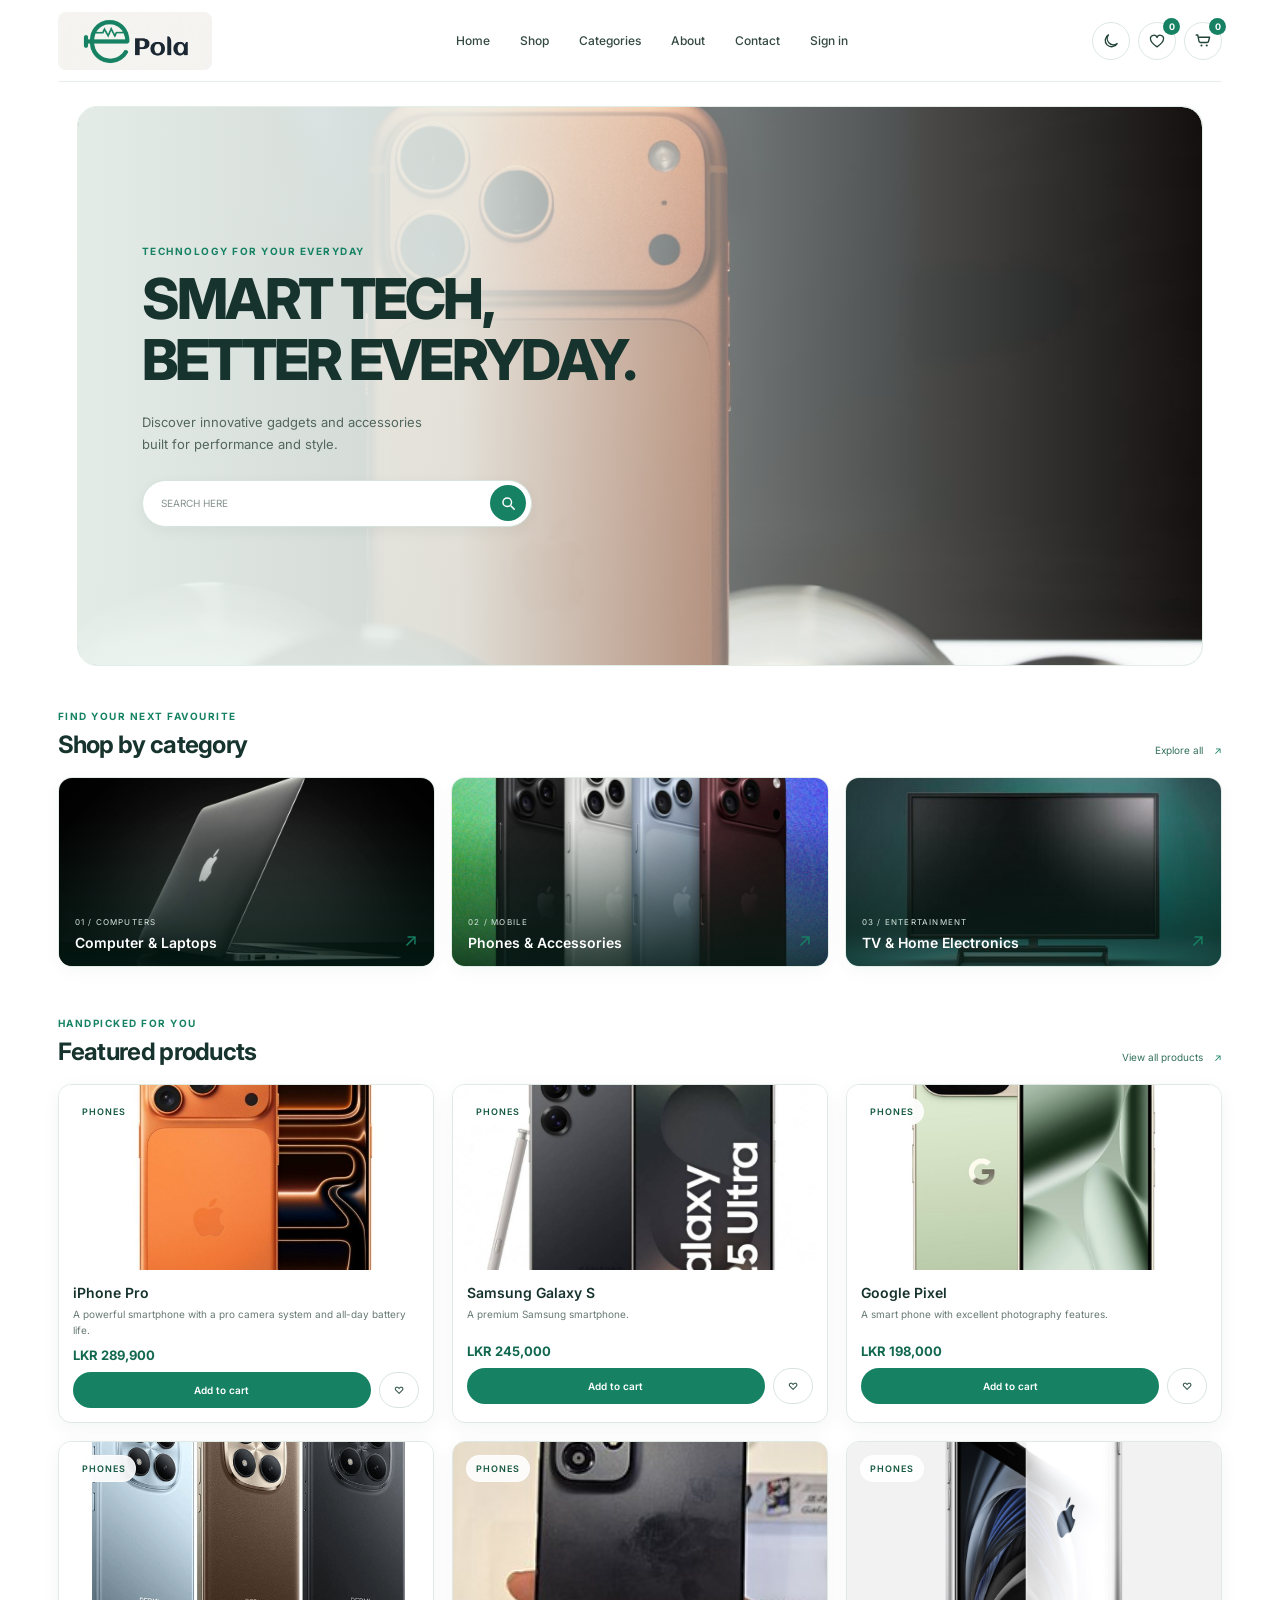
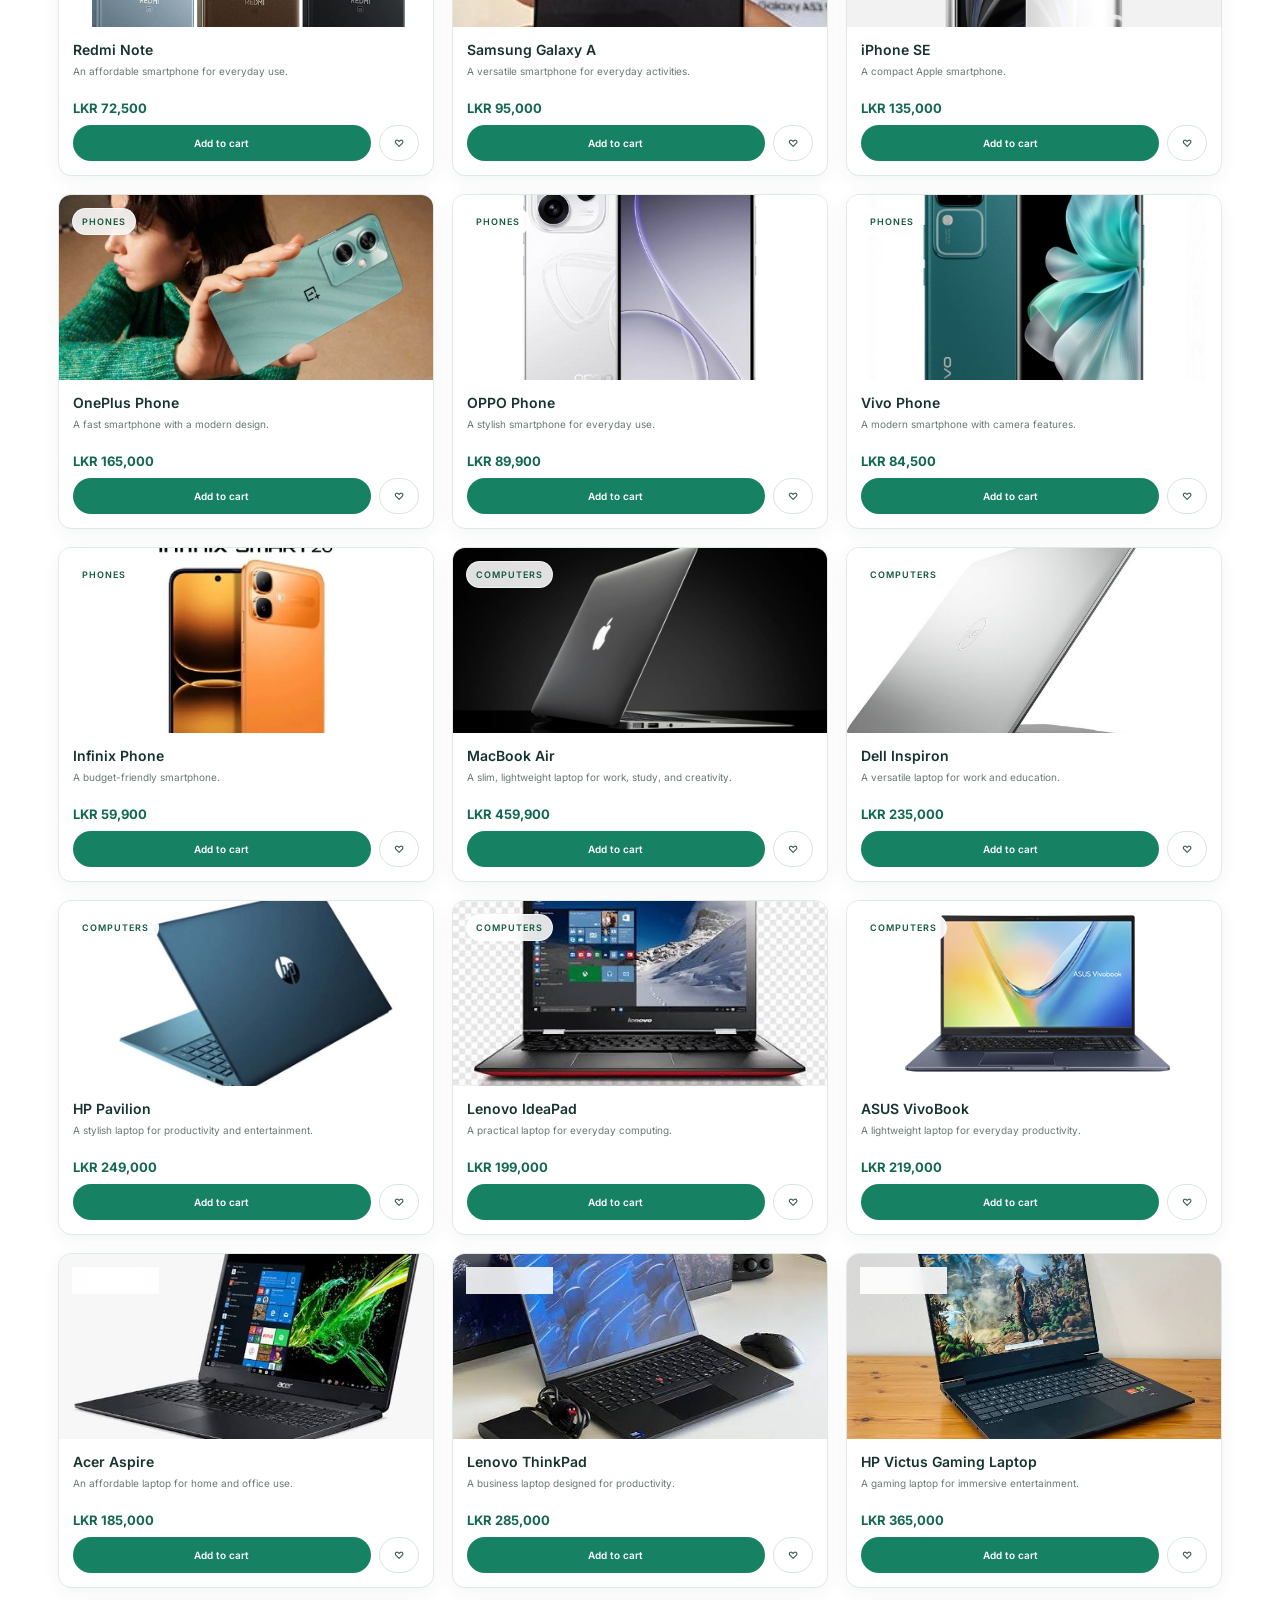
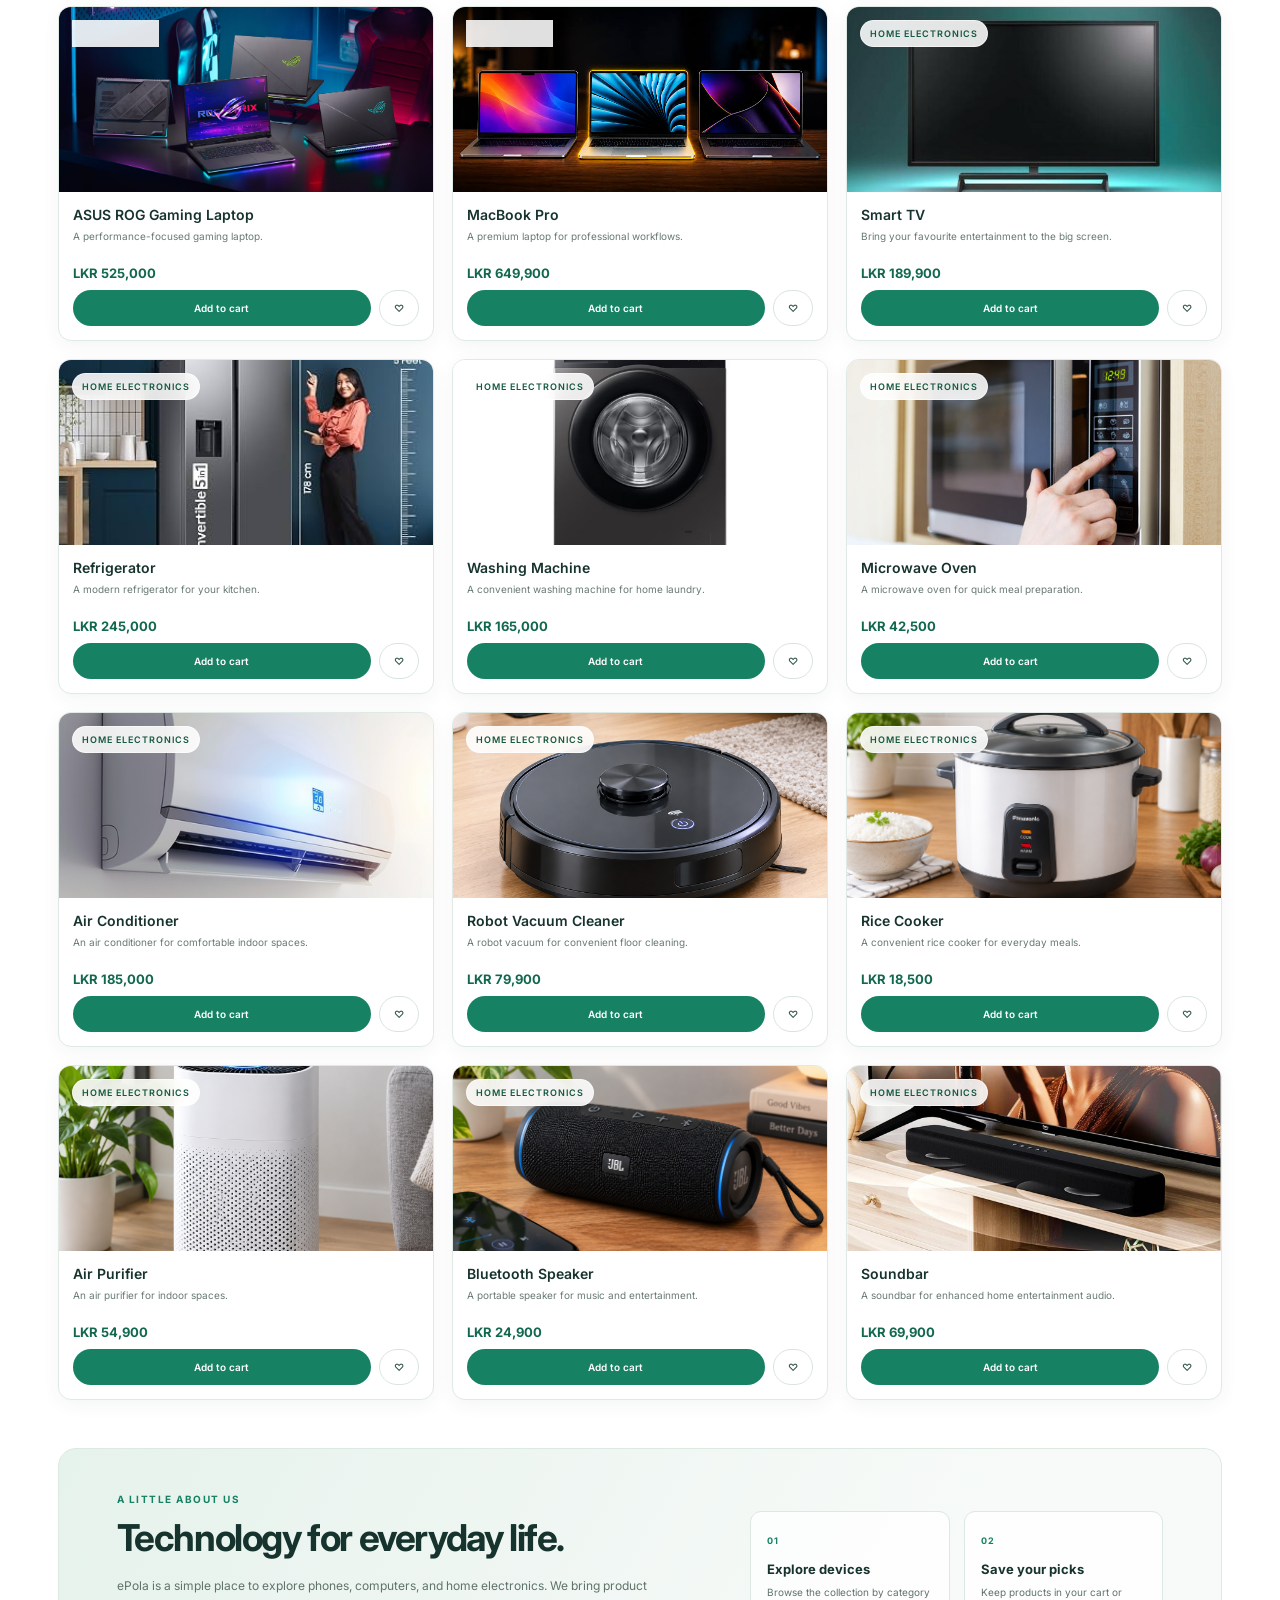
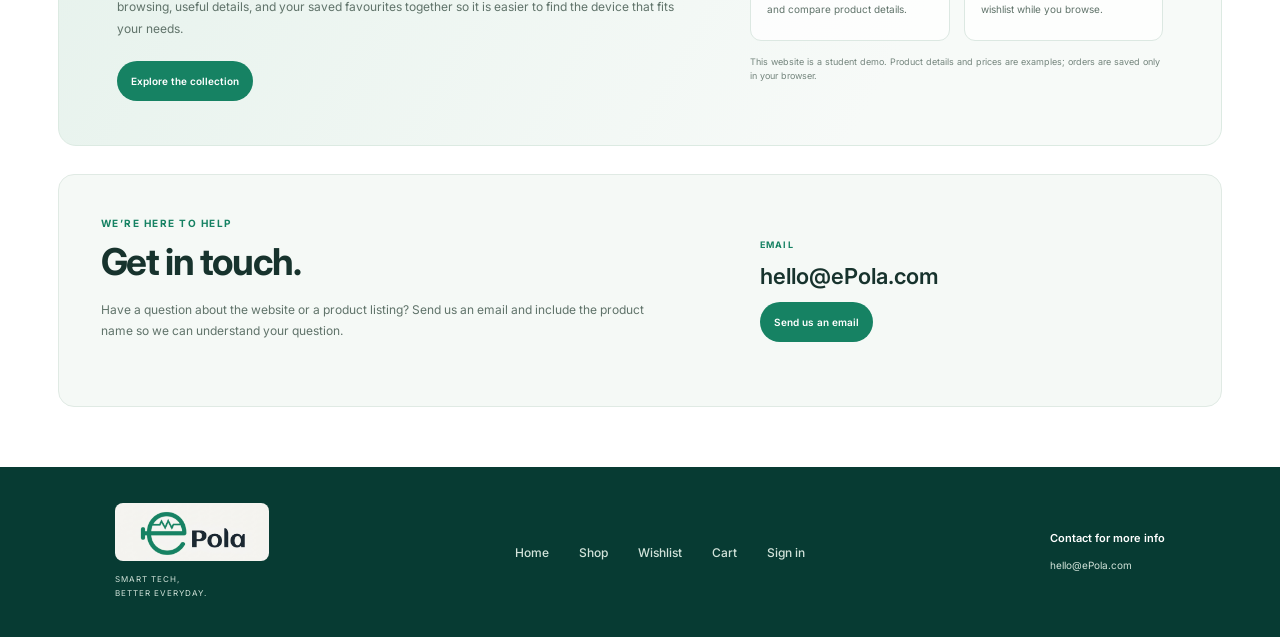
==== commit 68f08469: "hv.mp4" ====
--- a/index.html
+++ b/index.html
@@ -23,9 +23,6 @@
           <a href="#categories">Categories</a>
           <a href="#about">About</a>
           <a href="#contact">Contact</a>
-          
-<a href="seller.html">Seller Portal</a>
-
           <a href="#login" data-account-link>Sign in</a>
         </nav>
         <div class="header-actions">
@@ -62,7 +59,10 @@
             </div>
             <div class="hero-visual">
               <div class="hero-glow" aria-hidden="true"></div>
-              <img class="hero-image" src="assets/images/phone-hero.png" alt="Close-up of a premium orange smartphone" />
+              <video class="hero-image" autoplay muted loop playsinline preload="metadata" poster="assets/images/phone-hero.png" aria-label="Smart tech for your everyday">
+                <source src="hv.mp4" type="video/mp4" />
+                <img src="assets/images/phone-hero.png" alt="Close-up of a premium orange smartphone" />
+              </video>
             </div>
           </section>
 
@@ -239,7 +239,7 @@
 
       <footer class="footer container">
         <div class="footer-brand"><a class="brand small-brand" href="#home" aria-label="ePola home"><img src="assets/images/pola-logo.png" alt="ePola" /></a><p>SMART TECH,<br />BETTER EVERYDAY.</p></div>
-        <nav class="footer-links" aria-label="Footer navigation"><a href="#home">Home</a><a href="#shop">Shop</a><a href="#wishlist">Wishlist</a><a href="#cart">Cart</a><a href="#login" data-account-link>Sign in</a><a href="poster.html">E Poster</a></nav>
+        <nav class="footer-links" aria-label="Footer navigation"><a href="#home">Home</a><a href="#shop">Shop</a><a href="#wishlist">Wishlist</a><a href="#cart">Cart</a><a href="#login" data-account-link>Sign in</a></nav>
         <div class="footer-contact"><h2>Contact for more info</h2><a href="mailto:hello@ePola.com">hello@ePola.com</a></div>
       </footer>
 
--- a/style.css
+++ b/style.css
@@ -2952,3 +2952,122 @@
   border-color: #63c49b;
   color: #78d5a8;
 }
+
+.hero {
+  display: grid;
+  grid-template-columns: minmax(0, 1fr);
+  width: calc(100% - clamp(20px, 3vw, 40px));
+  margin-inline: auto;
+  min-height: clamp(420px, 45vw, 560px);
+  position: relative;
+  isolation: isolate;
+  padding: 32px clamp(24px, 5vw, 64px);
+}
+
+.hero::before {
+  content: "";
+  position: absolute;
+  z-index: 1;
+  inset: 0;
+  pointer-events: none;
+  background: linear-gradient(
+    90deg,
+    rgb(237 245 241 / 96%) 0%,
+    rgb(237 245 241 / 88%) 34%,
+    rgb(237 245 241 / 48%) 56%,
+    rgb(237 245 241 / 5%) 100%
+  );
+}
+
+.hero-copy {
+  width: min(100%, 620px);
+  position: relative;
+  z-index: 2;
+  align-self: center;
+  padding: 28px 0;
+}
+
+.hero .hero-visual {
+  position: absolute;
+  z-index: 0;
+  inset: 0;
+  width: auto;
+  height: auto;
+  min-height: 0;
+  align-items: stretch;
+  justify-content: stretch;
+  overflow: hidden;
+  border-radius: inherit;
+}
+
+.hero .hero-image {
+  width: 100%;
+  height: 100%;
+  position: absolute;
+  inset: 0;
+  border-radius: inherit;
+  object-fit: cover;
+  object-position: center;
+}
+
+.hero .hero-glow {
+  display: none;
+}
+
+:root[data-theme="dark"] .hero::before {
+  background: linear-gradient(
+    90deg,
+    rgb(20 33 29 / 97%) 0%,
+    rgb(20 33 29 / 88%) 34%,
+    rgb(20 33 29 / 48%) 56%,
+    rgb(20 33 29 / 8%) 100%
+  );
+}
+
+@media (max-width: 540px) {
+  .hero {
+    width: calc(100% - 16px);
+    min-height: clamp(400px, 115vw, 480px);
+    padding: 22px;
+  }
+
+  .hero::before {
+    background: linear-gradient(
+      90deg,
+      rgb(237 245 241 / 96%) 0%,
+      rgb(237 245 241 / 85%) 58%,
+      rgb(237 245 241 / 35%) 100%
+    );
+  }
+
+  :root[data-theme="dark"] .hero::before {
+    background: linear-gradient(
+      90deg,
+      rgb(20 33 29 / 97%) 0%,
+      rgb(20 33 29 / 88%) 58%,
+      rgb(20 33 29 / 40%) 100%
+    );
+  }
+}
+
+.product-image {
+  height: 185px;
+}
+
+.product-info {
+  gap: 9px;
+  padding: 14px;
+}
+
+.product-info p {
+  min-height: 28px;
+  margin-top: 5px;
+}
+
+.product-actions .button {
+  min-height: 36px;
+}
+
+.category-card {
+  min-height: 190px;
+}
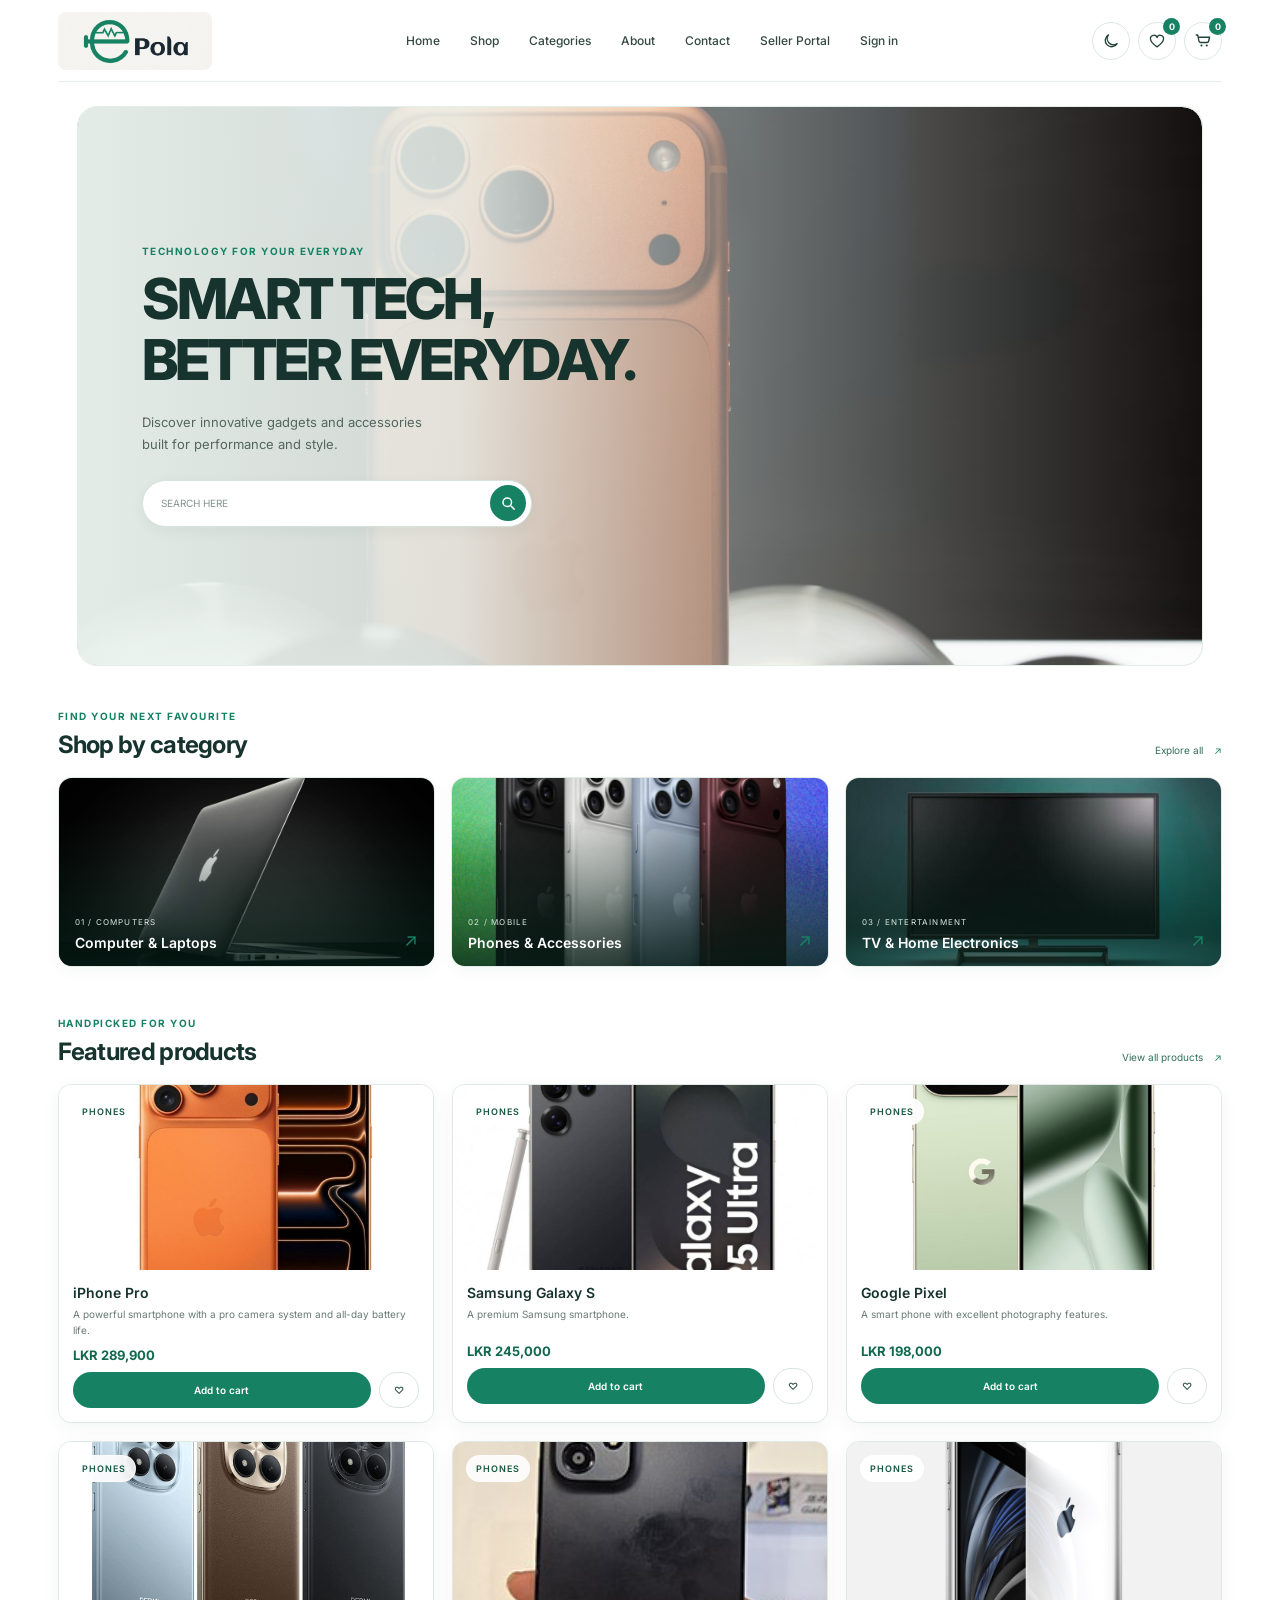
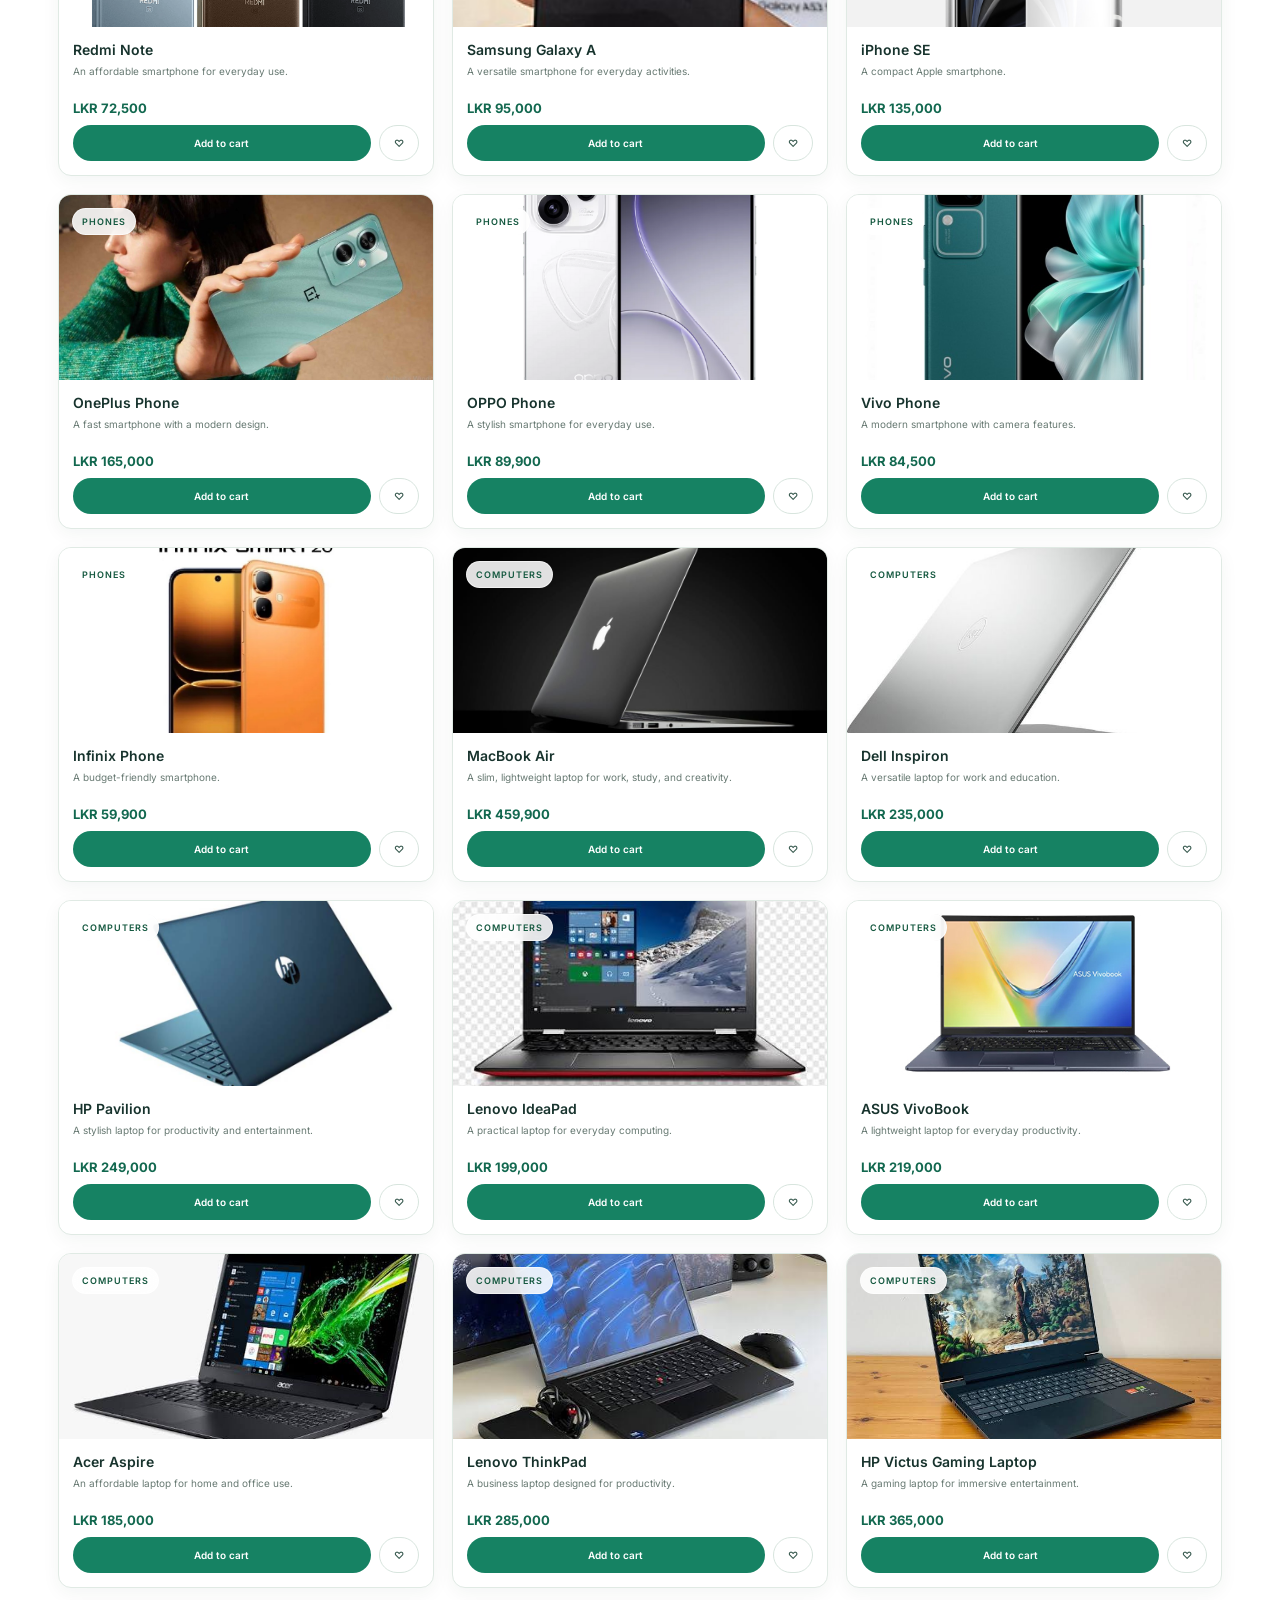
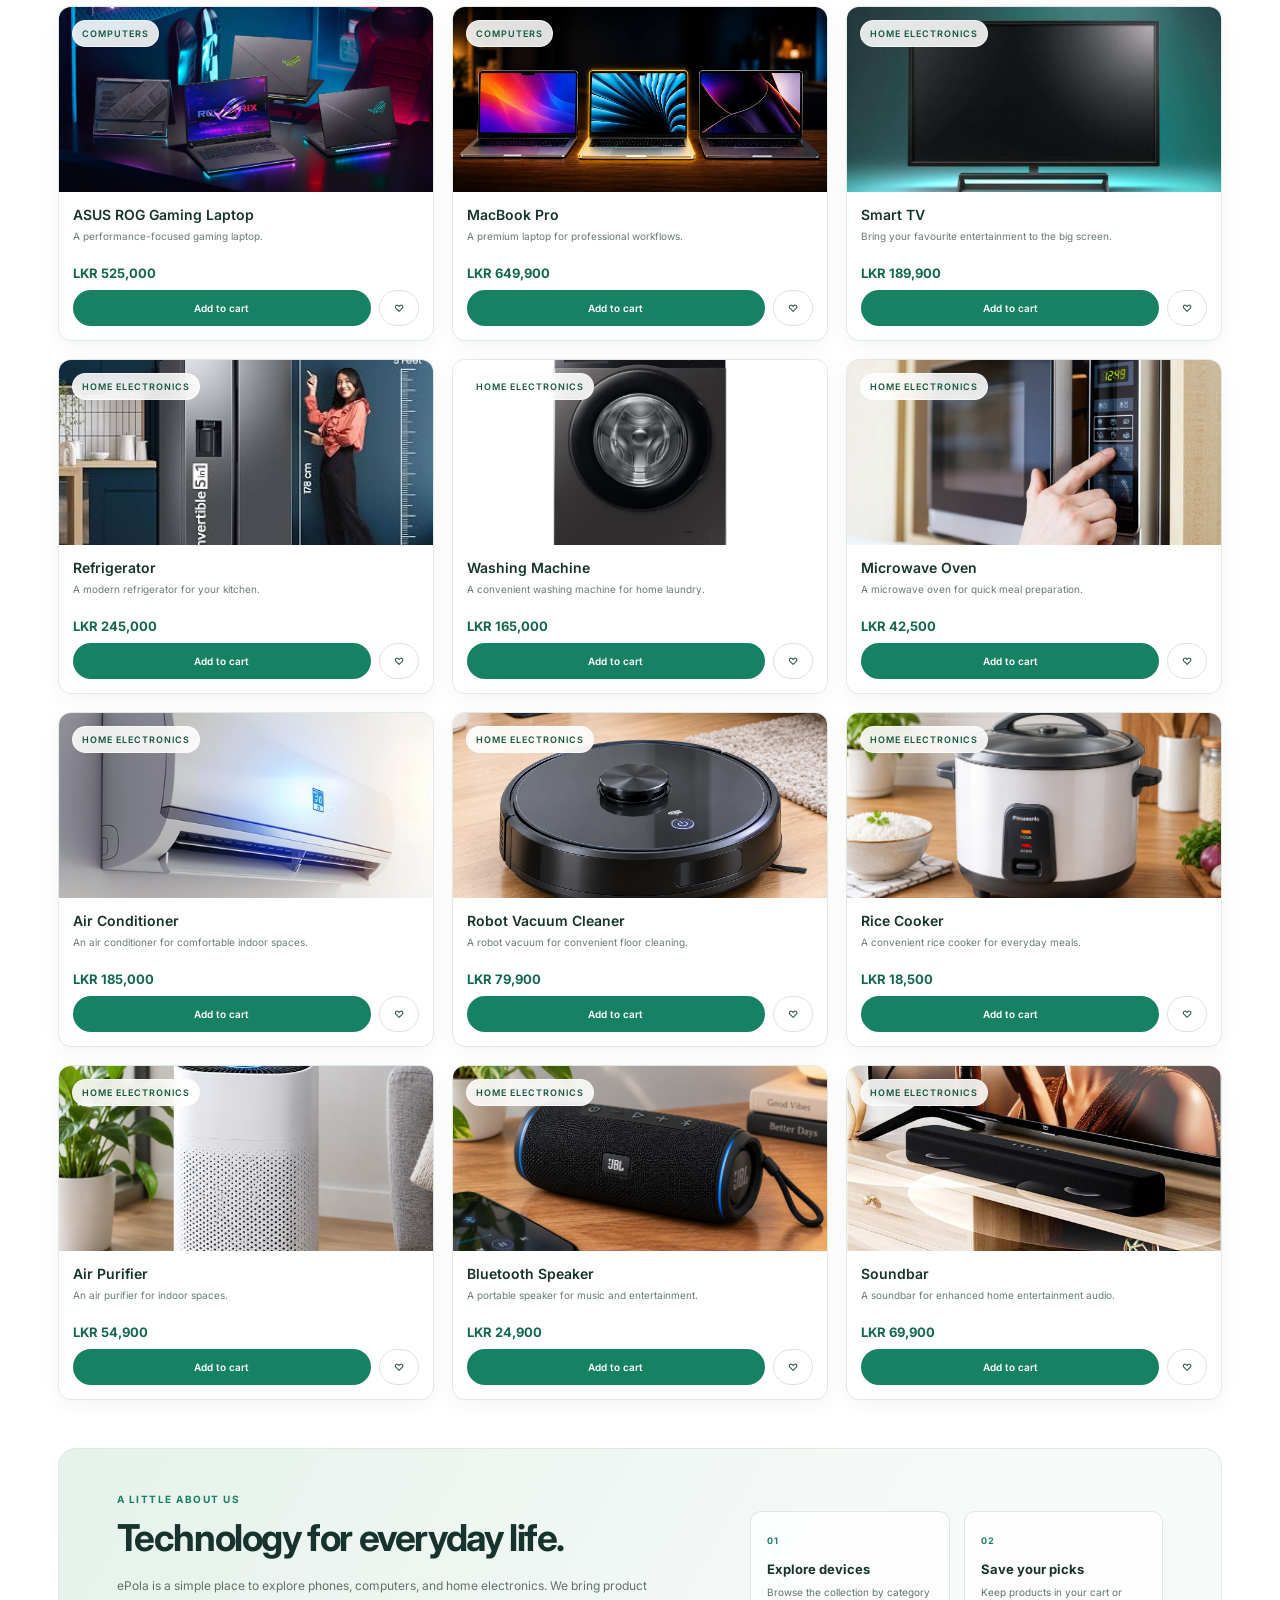
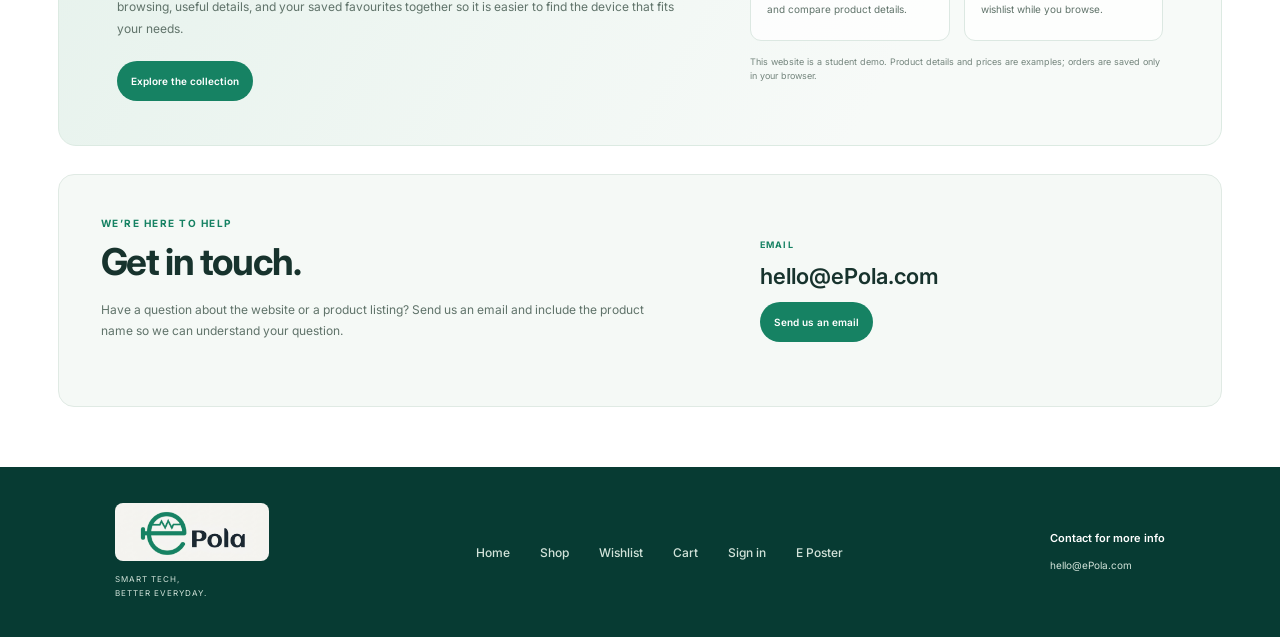
==== commit 623eab84: "Merge pull request #11 from Anjalika-Tharushee/Nurani hv.mp4" ====
--- a/index.html
+++ b/index.html
@@ -23,6 +23,9 @@
           <a href="#categories">Categories</a>
           <a href="#about">About</a>
           <a href="#contact">Contact</a>
+          
+<a href="seller.html">Seller Portal</a>
+
           <a href="#login" data-account-link>Sign in</a>
         </nav>
         <div class="header-actions">
@@ -239,7 +242,7 @@
 
       <footer class="footer container">
         <div class="footer-brand"><a class="brand small-brand" href="#home" aria-label="ePola home"><img src="assets/images/pola-logo.png" alt="ePola" /></a><p>SMART TECH,<br />BETTER EVERYDAY.</p></div>
-        <nav class="footer-links" aria-label="Footer navigation"><a href="#home">Home</a><a href="#shop">Shop</a><a href="#wishlist">Wishlist</a><a href="#cart">Cart</a><a href="#login" data-account-link>Sign in</a></nav>
+        <nav class="footer-links" aria-label="Footer navigation"><a href="#home">Home</a><a href="#shop">Shop</a><a href="#wishlist">Wishlist</a><a href="#cart">Cart</a><a href="#login" data-account-link>Sign in</a><a href="poster.html">E Poster</a></nav>
         <div class="footer-contact"><h2>Contact for more info</h2><a href="mailto:hello@ePola.com">hello@ePola.com</a></div>
       </footer>
 
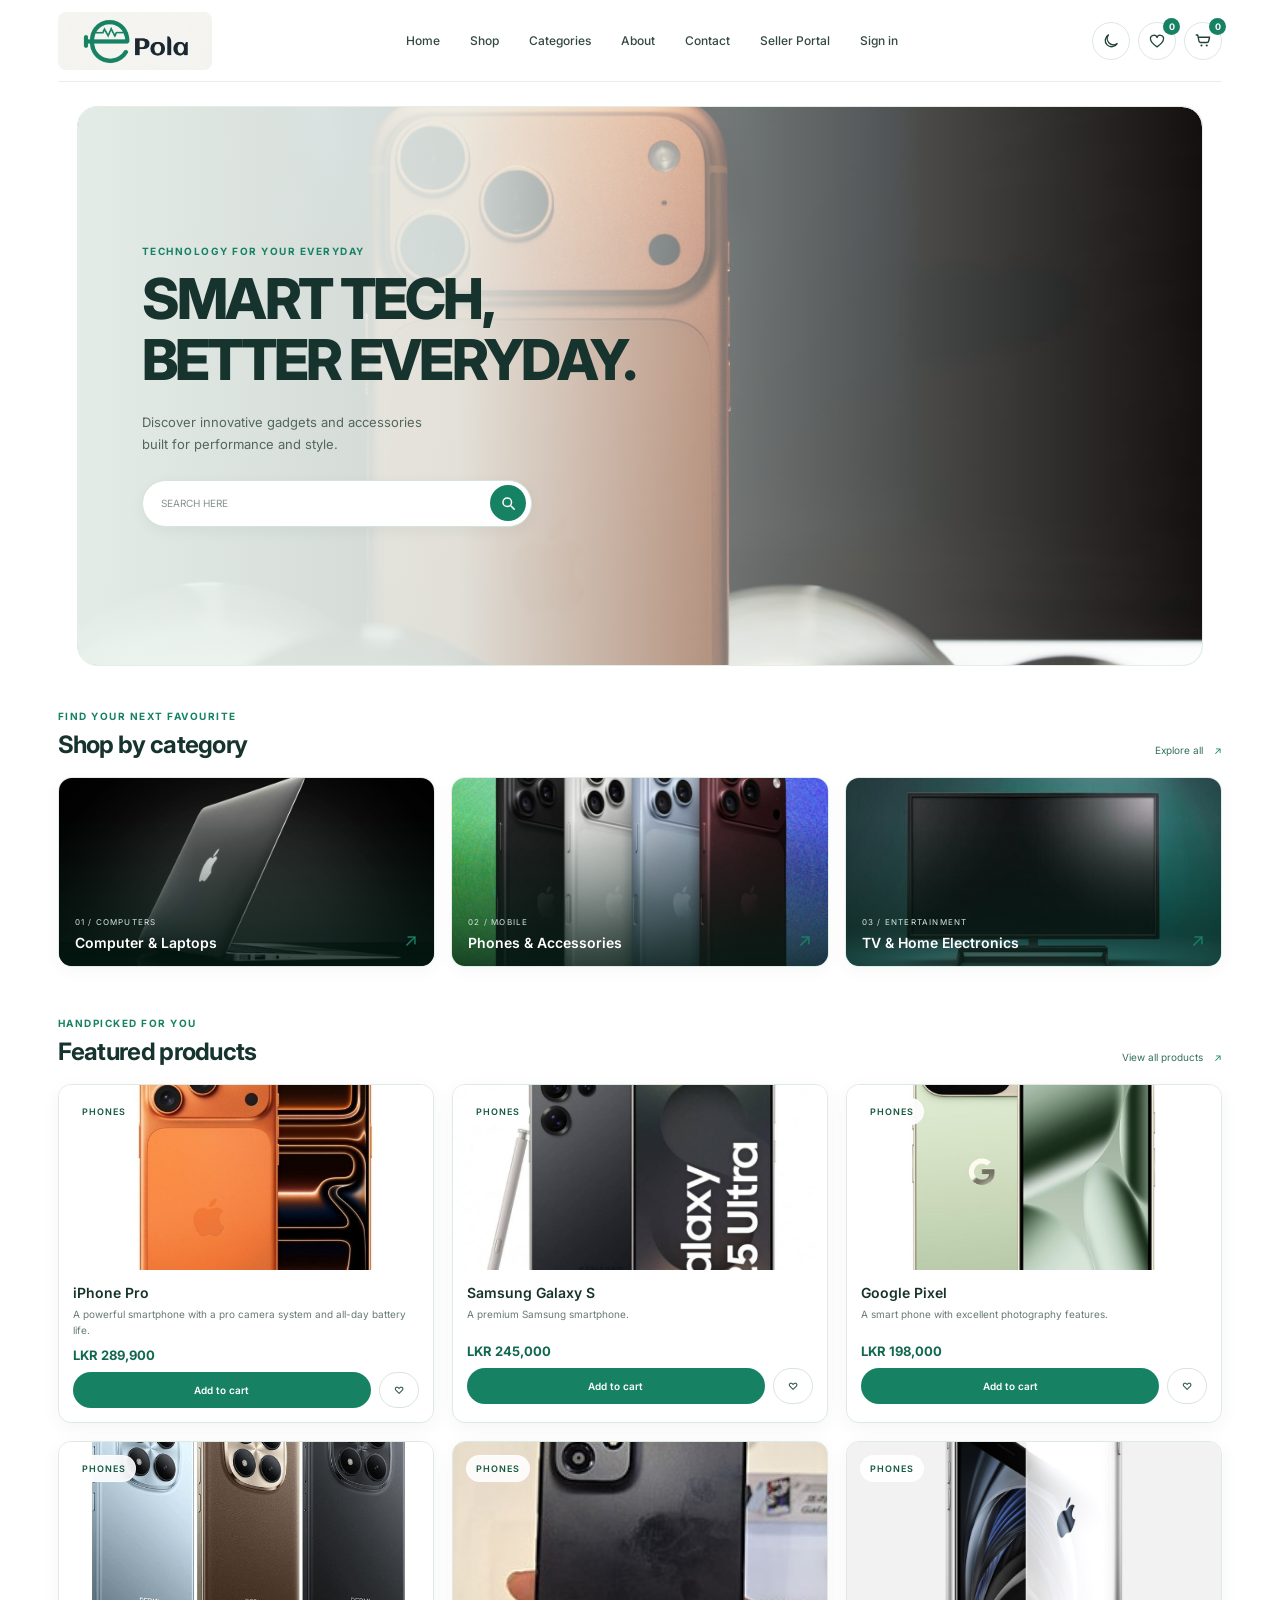
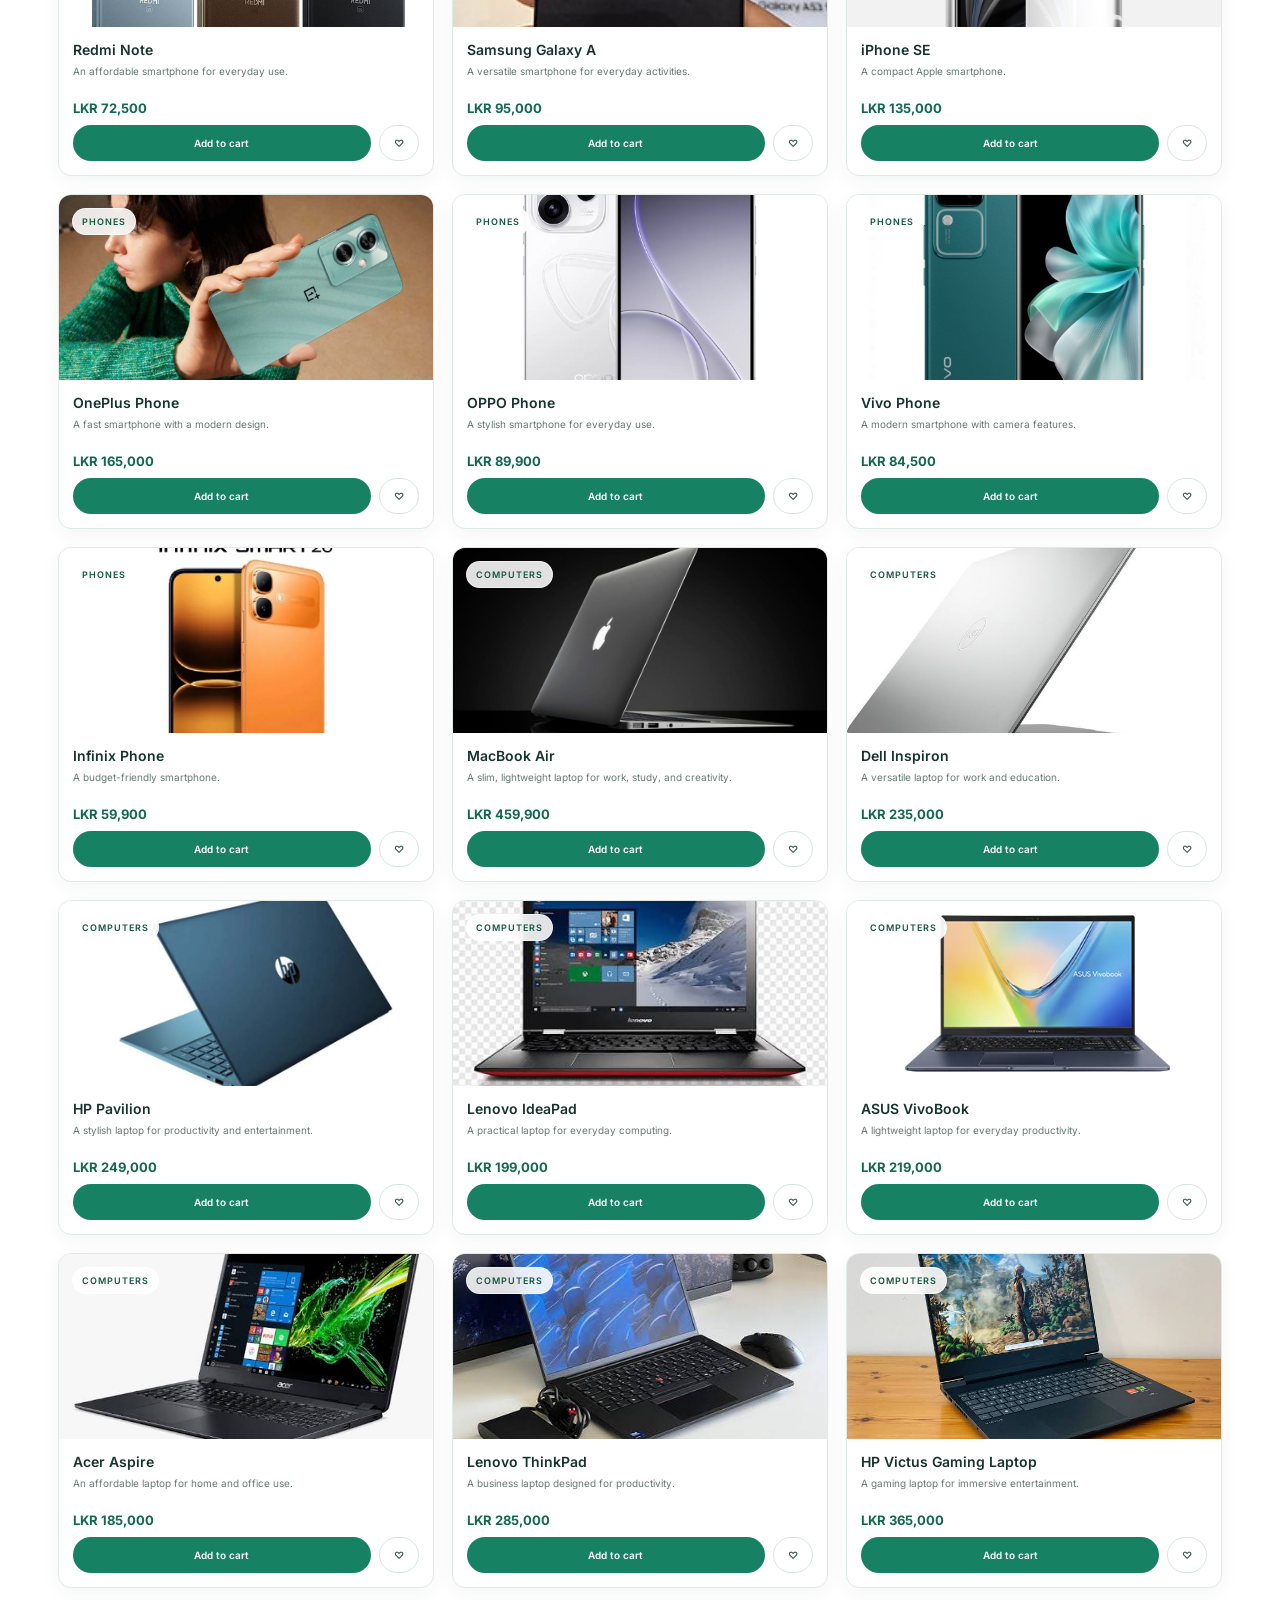
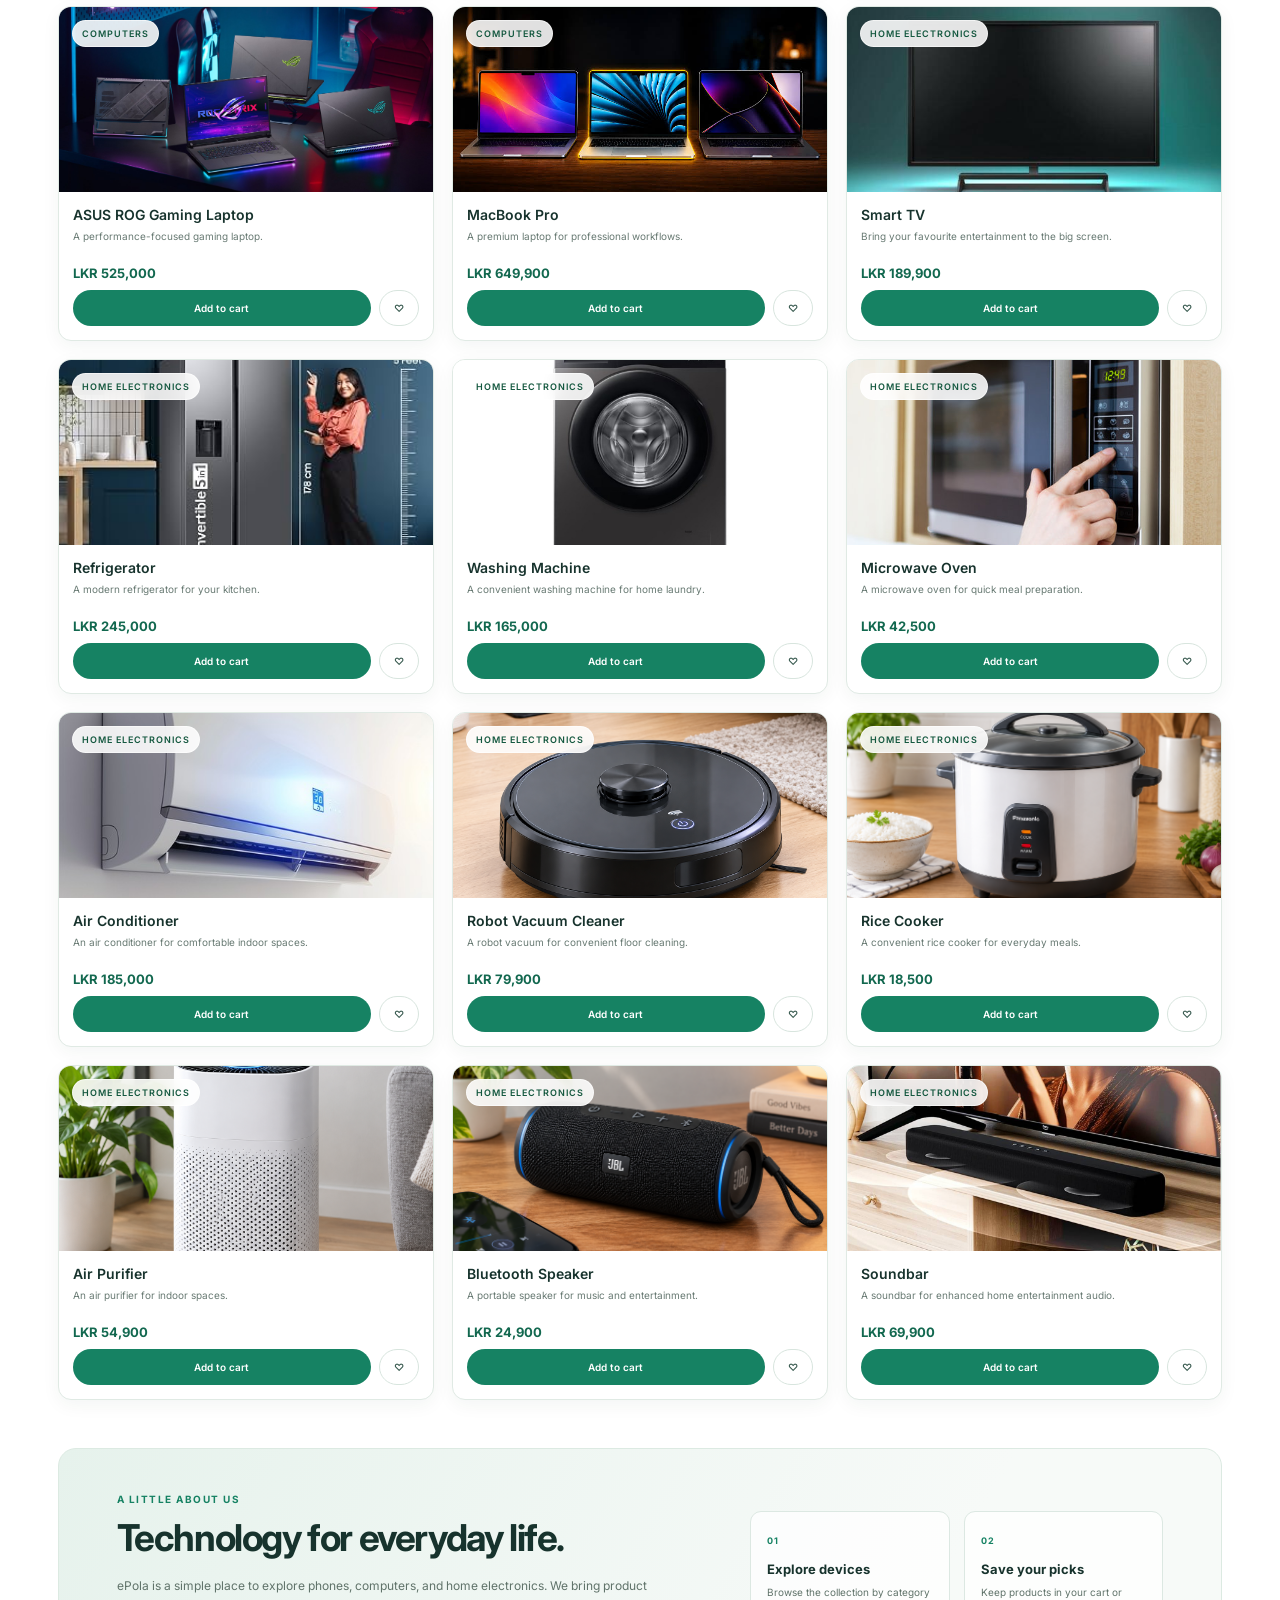
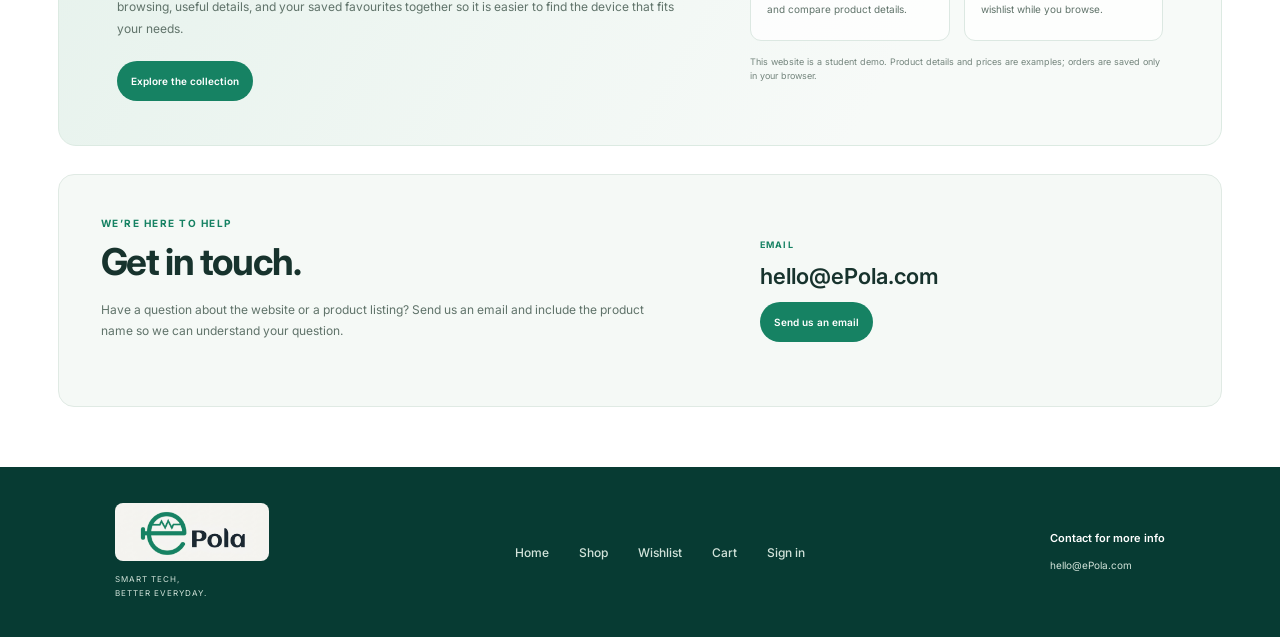
==== commit f8838e6e: "update code" ====
--- a/index.html
+++ b/index.html
@@ -242,7 +242,7 @@
 
       <footer class="footer container">
         <div class="footer-brand"><a class="brand small-brand" href="#home" aria-label="ePola home"><img src="assets/images/pola-logo.png" alt="ePola" /></a><p>SMART TECH,<br />BETTER EVERYDAY.</p></div>
-        <nav class="footer-links" aria-label="Footer navigation"><a href="#home">Home</a><a href="#shop">Shop</a><a href="#wishlist">Wishlist</a><a href="#cart">Cart</a><a href="#login" data-account-link>Sign in</a><a href="poster.html">E Poster</a></nav>
+        <nav class="footer-links" aria-label="Footer navigation"><a href="#home">Home</a><a href="#shop">Shop</a><a href="#wishlist">Wishlist</a><a href="#cart">Cart</a><a href="#login" data-account-link>Sign in</a></nav>
         <div class="footer-contact"><h2>Contact for more info</h2><a href="mailto:hello@ePola.com">hello@ePola.com</a></div>
       </footer>
 
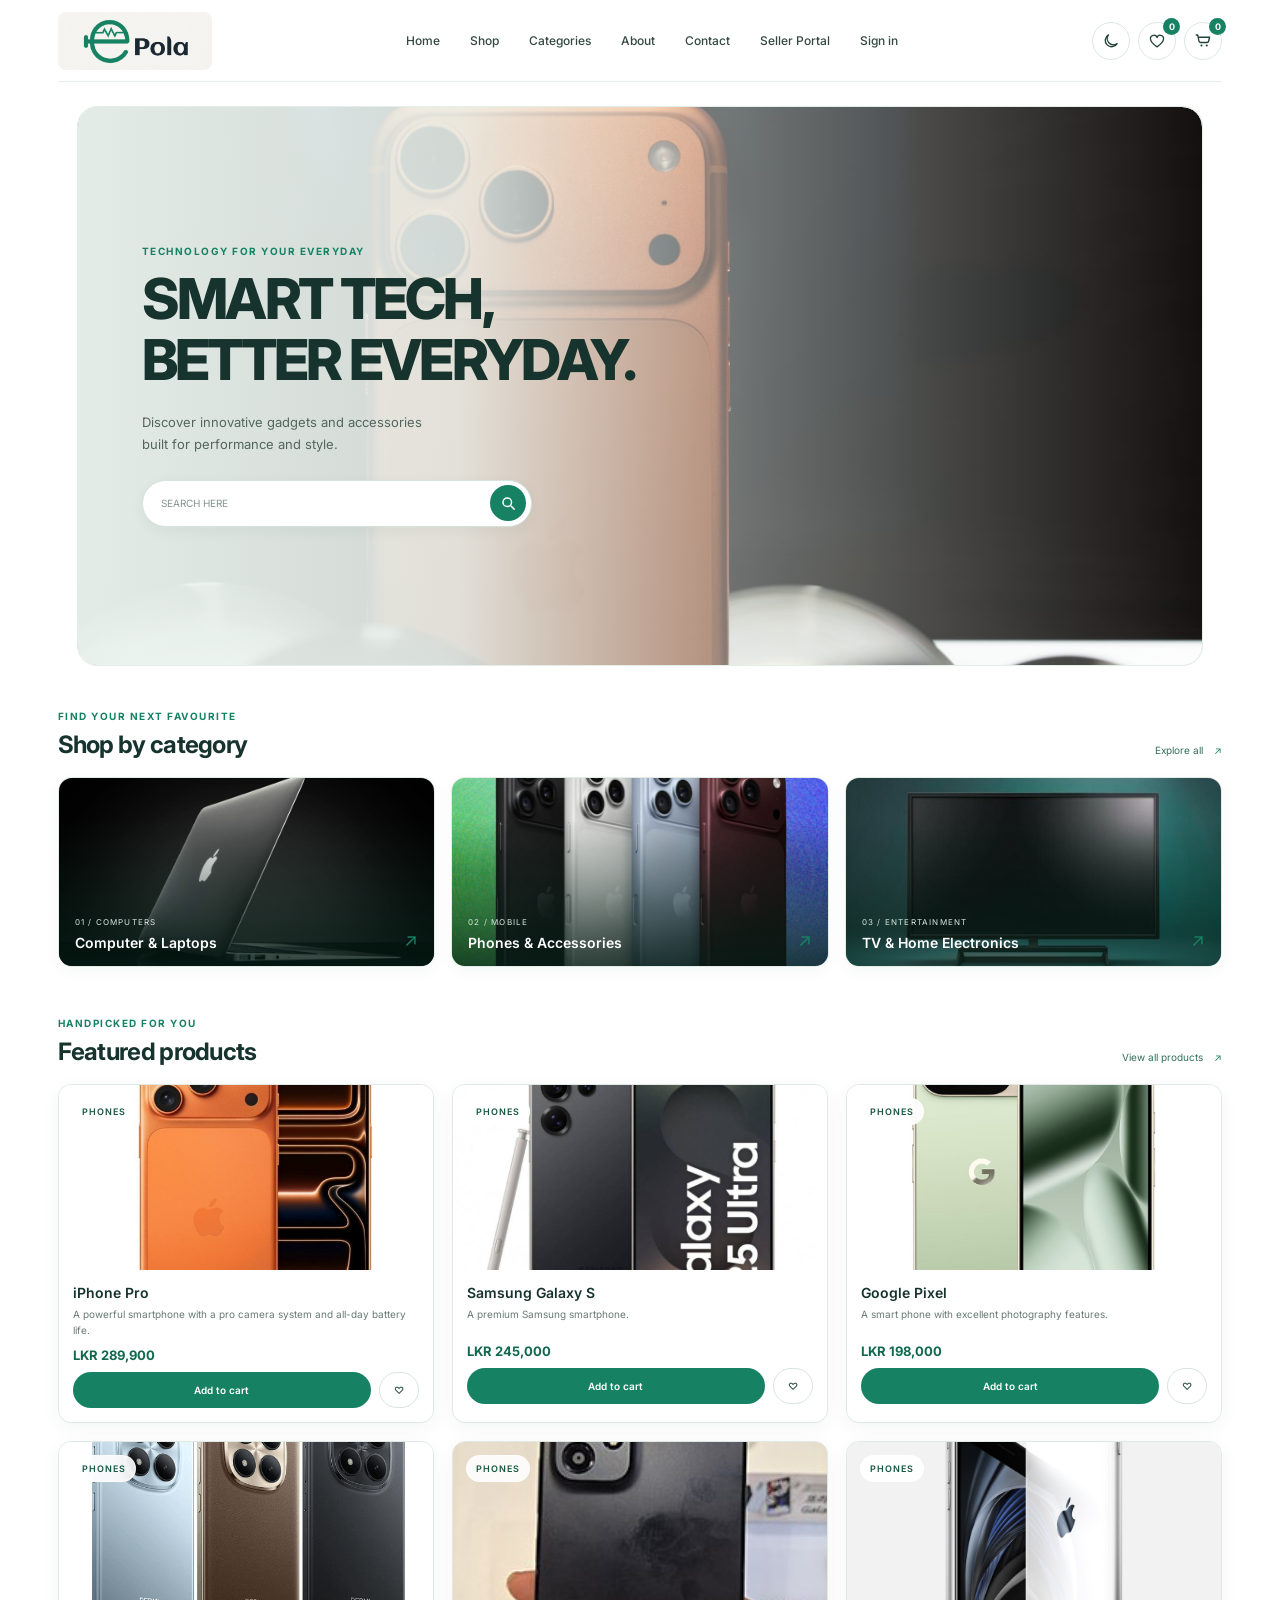
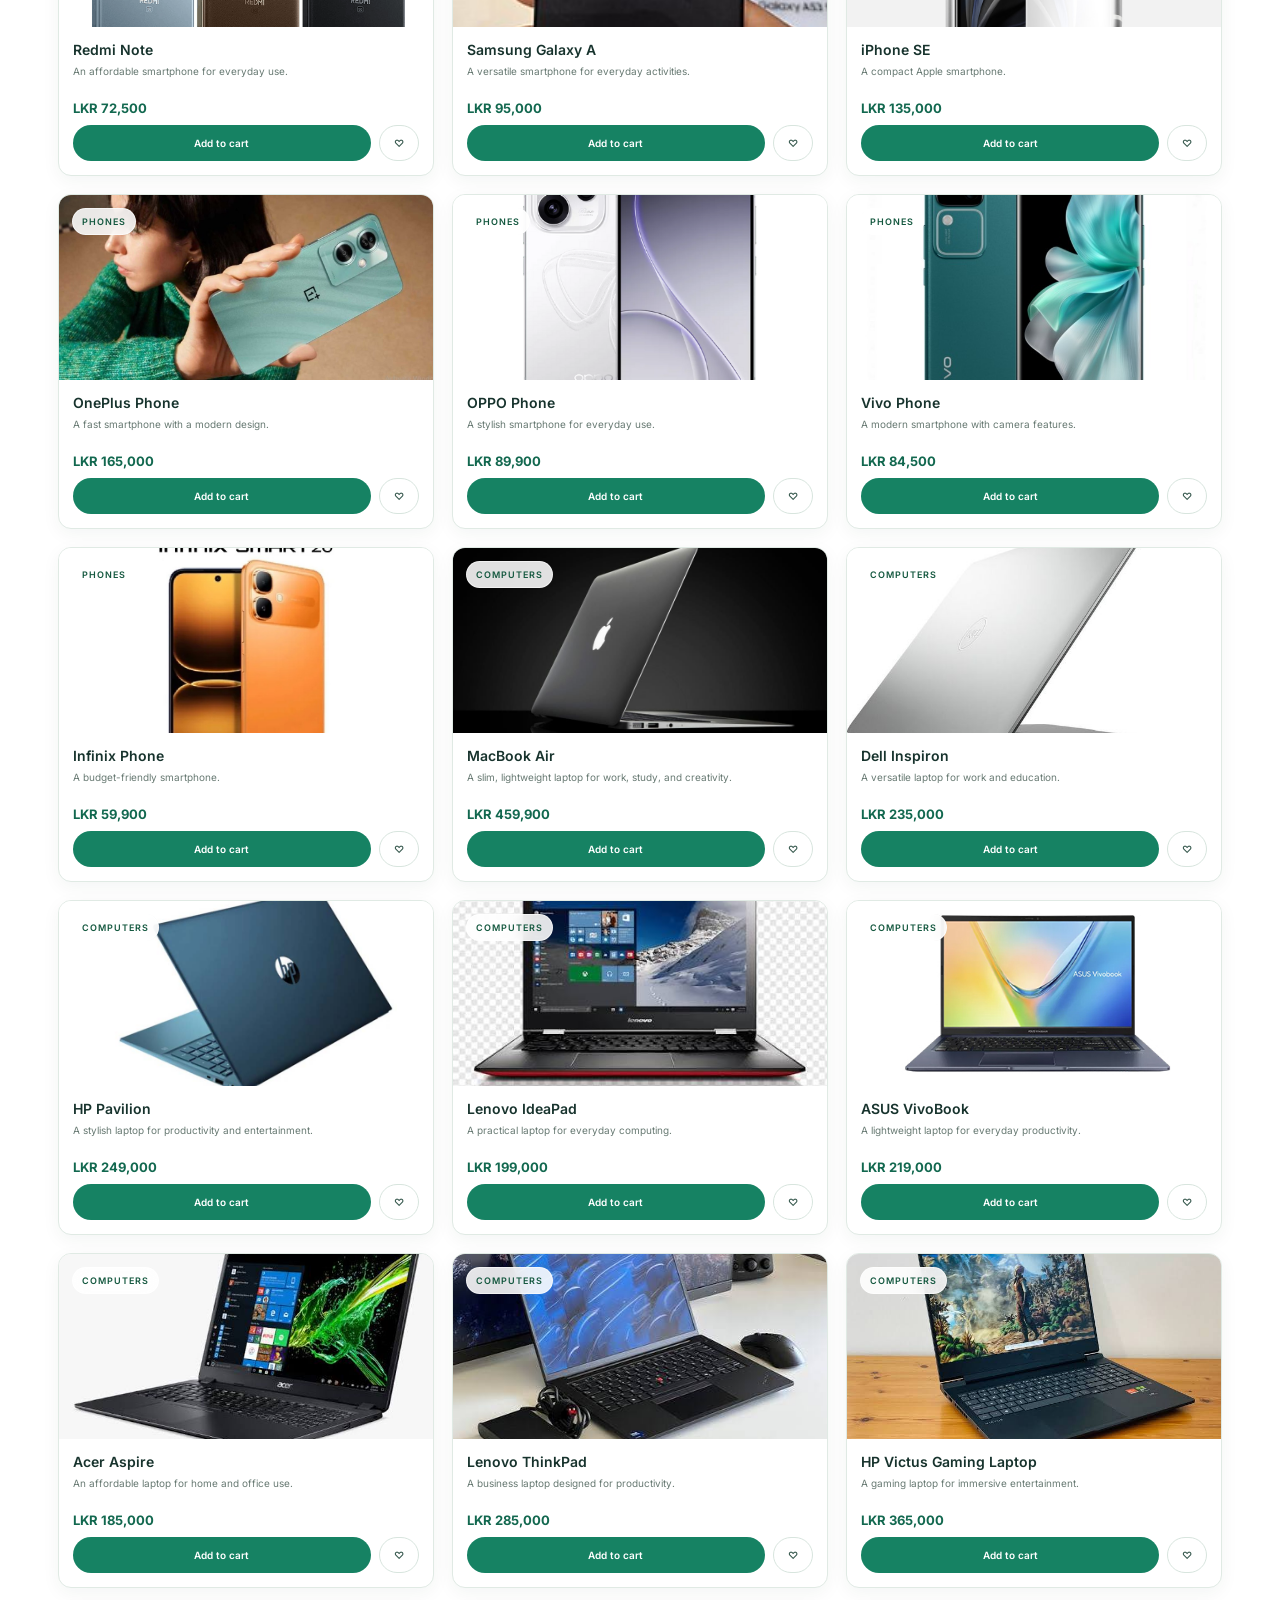
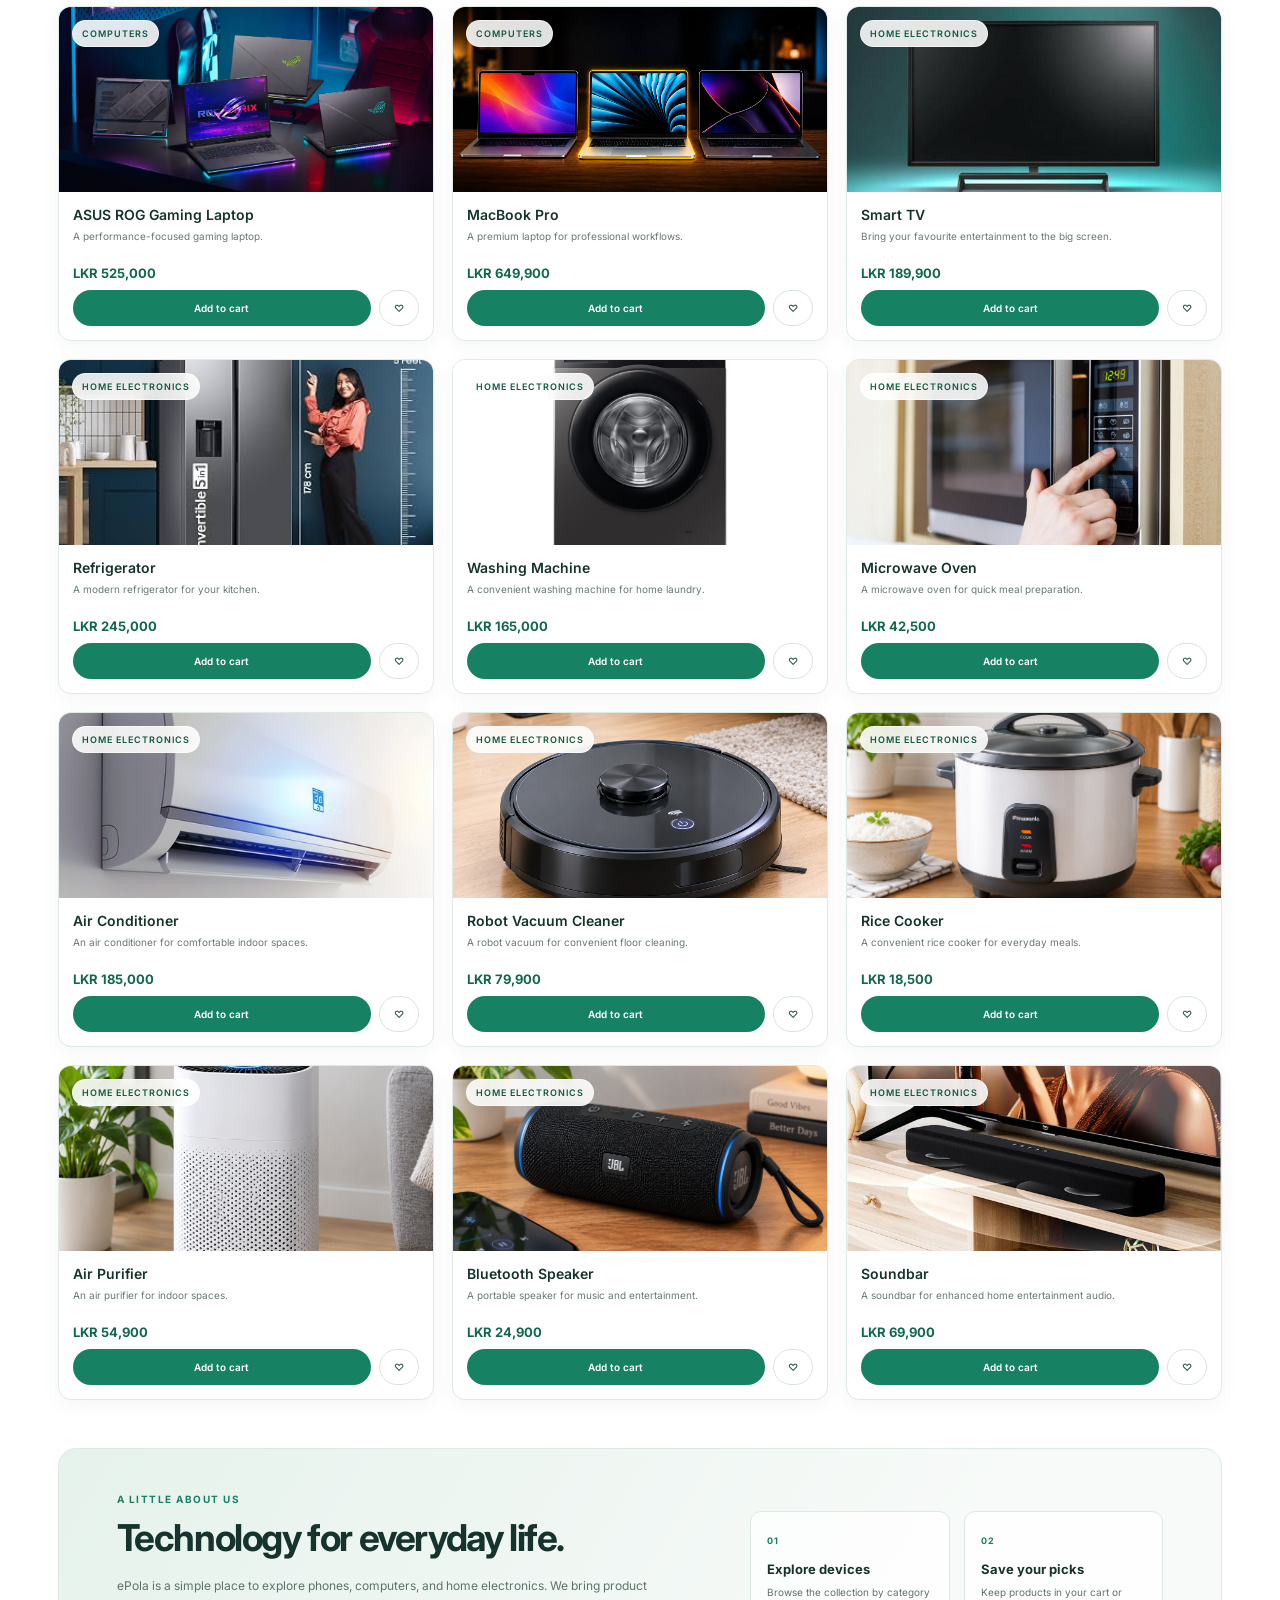
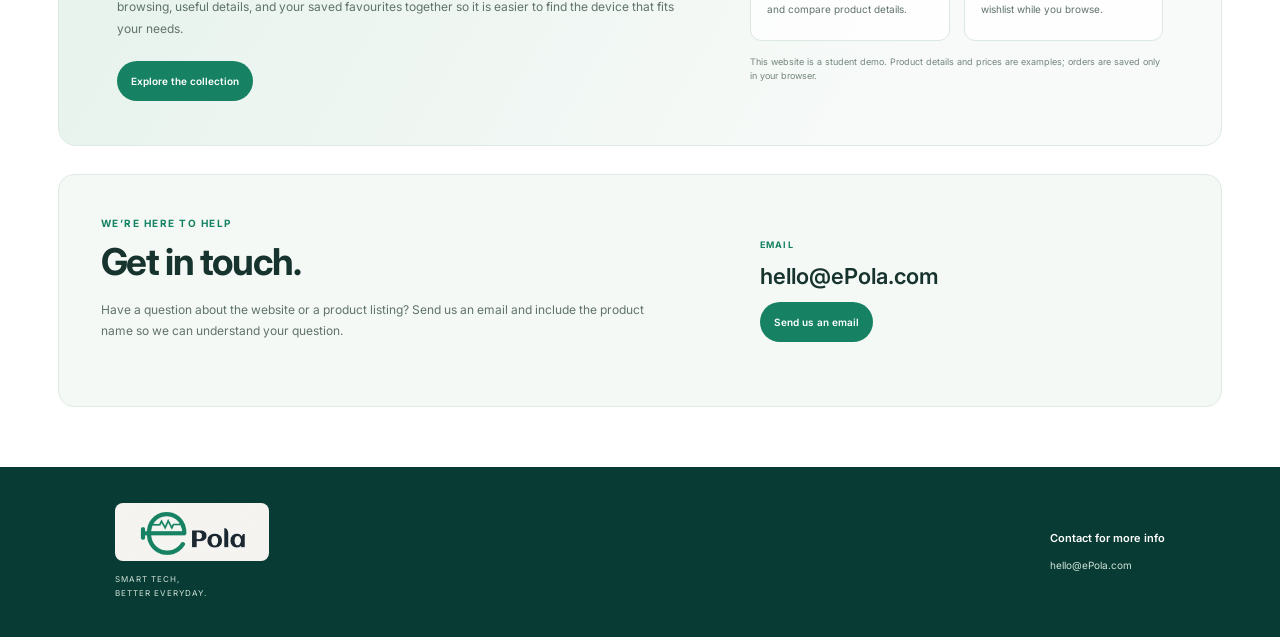
==== commit 9efac1bd: "footer change" ====
--- a/index.html
+++ b/index.html
@@ -242,7 +242,6 @@
 
       <footer class="footer container">
         <div class="footer-brand"><a class="brand small-brand" href="#home" aria-label="ePola home"><img src="assets/images/pola-logo.png" alt="ePola" /></a><p>SMART TECH,<br />BETTER EVERYDAY.</p></div>
-        <nav class="footer-links" aria-label="Footer navigation"><a href="#home">Home</a><a href="#shop">Shop</a><a href="#wishlist">Wishlist</a><a href="#cart">Cart</a><a href="#login" data-account-link>Sign in</a></nav>
         <div class="footer-contact"><h2>Contact for more info</h2><a href="mailto:hello@ePola.com">hello@ePola.com</a></div>
       </footer>
 
